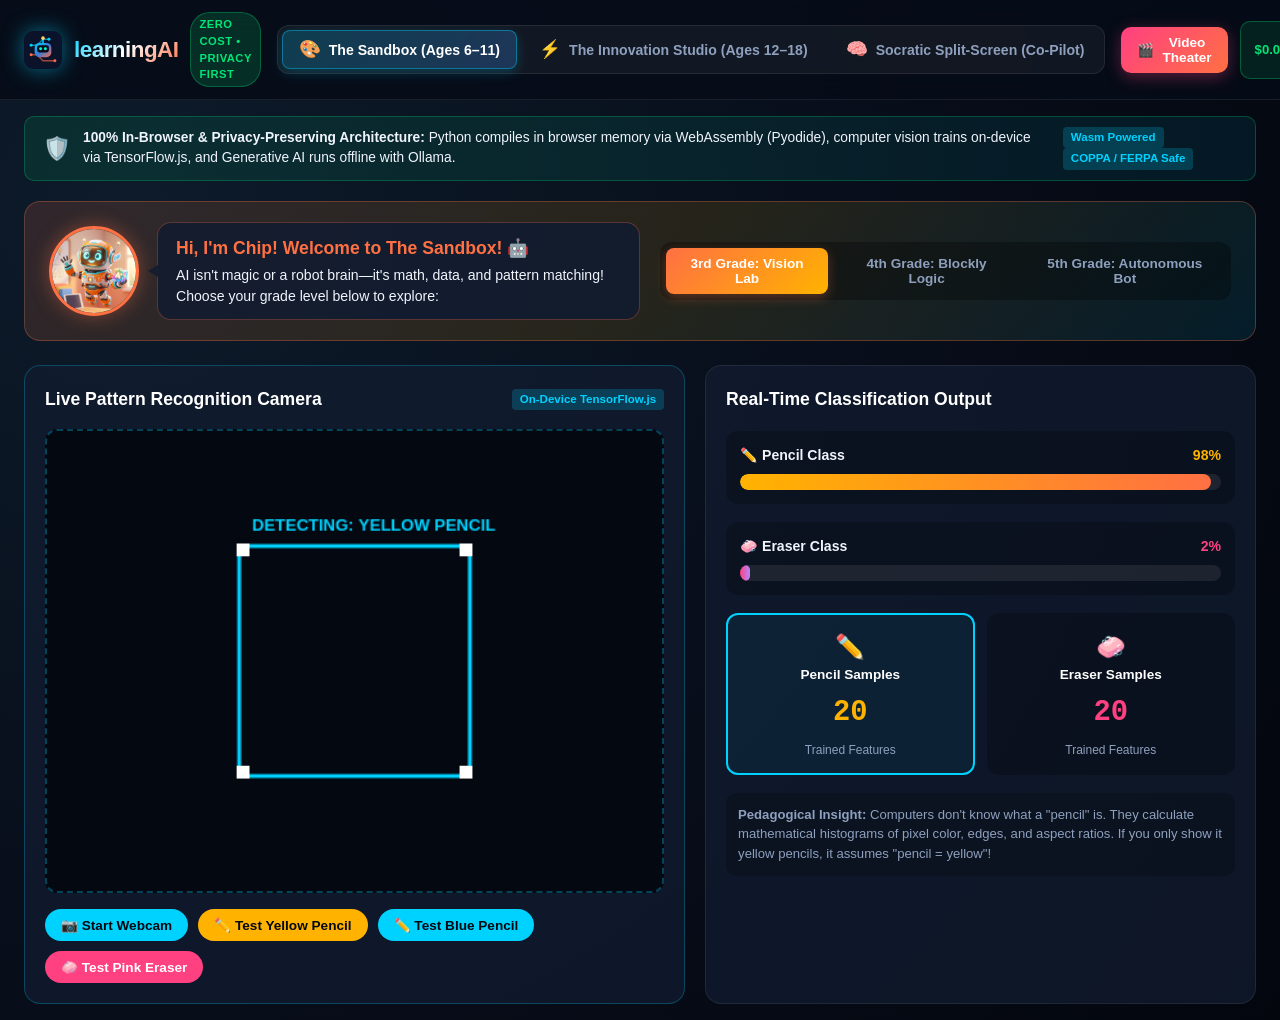
==== index.html @ 72bf50e9 "feat: complete learningAI zero-cost K-12 AI education platform with visuals and video theater" ====
<!DOCTYPE html>
<html lang="en">
<head>
  <meta charset="UTF-8">
  <meta name="viewport" content="width=device-width, initial-scale=1.0, viewport-fit=cover">
  <title>learningAI — Comprehensive K-12 AI Education Platform</title>
  <meta name="description" content="Zero-cost, privacy-first K-12 AI Education Platform featuring in-browser Python WebAssembly, on-device TensorFlow.js, visual Blockly logic, and offline local LLMs.">
  <link rel="icon" type="image/svg+xml" href="favicon.svg">
  <link rel="manifest" href="manifest.webmanifest">
  <meta name="theme-color" content="#00D2FF">

  <!-- Core & Portal Styles -->
  <link rel="stylesheet" href="css/main.css">
  <link rel="stylesheet" href="css/sandbox.css">
  <link rel="stylesheet" href="css/studio.css">
  <link rel="stylesheet" href="css/socratic.css">
  <link rel="stylesheet" href="css/video-theater.css">
</head>
<body>

  <!-- Top Navigation Header -->
  <header class="app-header">
    <div class="brand-container" id="brandHomeLink">
      <img src="favicon.svg" alt="learningAI Logo" class="brand-logo">
      <span class="brand-name">learningAI</span>
      <span class="brand-badge">Zero Cost • Privacy First</span>
    </div>

    <!-- Portal Switcher Navigation -->
    <nav class="portal-nav" aria-label="Portal Navigation">
      <button class="nav-tab active" data-portal="sandbox">
        <span class="nav-tab-icon">🎨</span>
        <span>The Sandbox (Ages 6–11)</span>
      </button>
      <button class="nav-tab" data-portal="studio">
        <span class="nav-tab-icon">⚡</span>
        <span>The Innovation Studio (Ages 12–18)</span>
      </button>
      <button class="nav-tab" data-portal="socratic">
        <span class="nav-tab-icon">🧠</span>
        <span>Socratic Split-Screen (Co-Pilot)</span>
      </button>
    </nav>

    <!-- Header Actions -->
    <div class="header-actions">
      <button class="btn-video-theater" id="btnOpenVideoTheater">
        <span class="icon">🎬</span>
        <span>Video Theater</span>
      </button>
      <button class="btn-zero-cost-info" id="btnZeroCostInfo">
        <span>$0.00</span>
        <span class="badge-tag">No Cloud Bills</span>
      </button>
    </div>
  </header>

  <!-- Main Application Body -->
  <main class="main-wrapper">

    <!-- Zero Cost Infrastructure Callout -->
    <section class="zero-cost-banner" aria-label="Zero Cost Platform Guarantee">
      <div class="zero-cost-content">
        <span class="zero-cost-icon">🛡️</span>
        <div>
          <strong>100% In-Browser & Privacy-Preserving Architecture:</strong>
          Python compiles in browser memory via WebAssembly (Pyodide), computer vision trains on-device via TensorFlow.js, and Generative AI runs offline with Ollama.
        </div>
      </div>
      <div>
        <span class="badge-tag">Wasm Powered</span>
        <span class="badge-tag">COPPA / FERPA Safe</span>
      </div>
    </section>

    <!-- ============================================================== -->
    <!-- PORTAL 1: THE SANDBOX (AGES 6-11)                             -->
    <!-- ============================================================== -->
    <section class="portal-section active" id="portalSandbox">
      
      <!-- Mascot Banner -->
      <div class="sandbox-hero">
        <div class="mascot-card">
          <img src="assets/images/learning_ai_mascot.jpg" alt="Chip the AI Mascot" class="mascot-avatar">
          <div class="mascot-speech">
            <h3>Hi, I'm Chip! Welcome to The Sandbox! 🤖</h3>
            <p>AI isn't magic or a robot brain—it's math, data, and pattern matching! Choose your grade level below to explore:</p>
          </div>
        </div>

        <div class="grade-level-selector">
          <button class="grade-btn active" data-grade="grade3">3rd Grade: Vision Lab</button>
          <button class="grade-btn" data-grade="grade4">4th Grade: Blockly Logic</button>
          <button class="grade-btn" data-grade="grade5">5th Grade: Autonomous Bot</button>
        </div>
      </div>

      <!-- 3rd Grade: Teachable Machine & Dataset Bias -->
      <div class="sandbox-module active" id="sandboxGrade3">
        <div class="vision-lab-grid">
          
          <!-- Camera / Synthetic Feeder -->
          <div class="camera-card">
            <div style="display:flex; justify-content:space-between; align-items:center;">
              <h3 style="font-size:1.1rem; color:#fff;">Live Pattern Recognition Camera</h3>
              <span class="badge-tag">On-Device TensorFlow.js</span>
            </div>

            <div class="camera-viewport-wrapper">
              <video id="cameraVideo" class="camera-video" playsinline muted autoplay></video>
              <canvas id="cameraOverlay" class="camera-canvas-overlay" width="480" height="360"></canvas>
            </div>

            <div class="camera-controls-row">
              <button class="btn-pill btn-pill-cyan" id="btnToggleCamera">📷 Start Webcam</button>
              <button class="btn-pill btn-pill-amber" id="btnTestYellowPencil">✏️ Test Yellow Pencil</button>
              <button class="btn-pill btn-pill-cyan" id="btnTestBluePencil">✏️ Test Blue Pencil</button>
              <button class="btn-pill btn-pill-pink" id="btnTestEraser">🧼 Test Pink Eraser</button>
            </div>

            <!-- Dataset Bias Alert Container -->
            <div class="bias-alert-card" id="biasAlertCard" style="display:none;">
              <span class="alert-icon">⚠️</span>
              <div>
                <h4>Dataset Bias Alert</h4>
                <p>The model was trained exclusively on yellow pencils. When presented with a blue pencil, it fails because it lacks diverse training examples!</p>
                <button class="btn-pill btn-pill-amber" id="btnFixBias" style="margin-top:8px; font-size:0.78rem;">💡 Add Blue Pencils to Training Set</button>
              </div>
            </div>
          </div>

          <!-- Training Data & Confidence Meters -->
          <div class="training-dashboard">
            <h3 style="font-size:1.1rem; color:#fff;">Real-Time Classification Output</h3>

            <div class="confidence-meter-card">
              <div class="confidence-header">
                <span>✏️ Pencil Class</span>
                <span id="pencilConfidencePct" style="color:var(--accent-amber);">98%</span>
              </div>
              <div class="confidence-bar-bg">
                <div class="confidence-fill fill-pencil" id="pencilBarFill" style="width: 98%;"></div>
              </div>
            </div>

            <div class="confidence-meter-card">
              <div class="confidence-header">
                <span>🧼 Eraser Class</span>
                <span id="eraserConfidencePct" style="color:var(--accent-pink);">2%</span>
              </div>
              <div class="confidence-bar-bg">
                <div class="confidence-fill fill-eraser" id="eraserBarFill" style="width: 2%;"></div>
              </div>
            </div>

            <div class="bins-container">
              <div class="dataset-bin active">
                <span style="font-size:1.5rem;">✏️</span>
                <div style="font-size:0.85rem; font-weight:700; color:#fff;">Pencil Samples</div>
                <div class="bin-count" id="pencilSampleCount" style="color:var(--accent-amber);">20</div>
                <div style="font-size:0.75rem; color:var(--text-muted);">Trained Features</div>
              </div>

              <div class="dataset-bin">
                <span style="font-size:1.5rem;">🧼</span>
                <div style="font-size:0.85rem; font-weight:700; color:#fff;">Eraser Samples</div>
                <div class="bin-count" id="eraserSampleCount" style="color:var(--accent-pink);">20</div>
                <div style="font-size:0.75rem; color:var(--text-muted);">Trained Features</div>
              </div>
            </div>

            <div style="background: rgba(0,0,0,0.2); padding:12px; border-radius:10px; font-size:0.82rem; color:var(--text-muted);">
              <strong>Pedagogical Insight:</strong> Computers don't know what a "pencil" is. They calculate mathematical histograms of pixel color, edges, and aspect ratios. If you only show it yellow pencils, it assumes "pencil = yellow"!
            </div>
          </div>

        </div>
      </div>

      <!-- 4th Grade: Visual Blockly Maze -->
      <div class="sandbox-module" id="sandboxGrade4">
        <div class="blockly-grid">
          
          <!-- Block Palette & Workspace -->
          <div class="block-palette">
            <div style="display:flex; justify-content:space-between; align-items:center;">
              <h3 style="font-size:1.1rem; color:#fff;">Blockly Visual Logic Blocks</h3>
              <span class="badge-tag">Drag & Drop Logic</span>
            </div>

            <p style="font-size:0.84rem; color:var(--text-muted);">Click blocks to snap them into your autonomous program sequence:</p>

            <div style="display:flex; flex-wrap:wrap; gap:8px;">
              <div class="code-puzzle-block block-move" data-action="forward">🚀 Move Forward</div>
              <div class="code-puzzle-block block-turn" data-action="turn_left">↺ Turn Left (90°)</div>
              <div class="code-puzzle-block block-turn" data-action="turn_right">↻ Turn Right (90°)</div>
              <div class="code-puzzle-block block-if" data-action="if_obstacle_turn">❓ IF Obstacle Ahead → Turn Right</div>
            </div>

            <h4 style="font-size:0.9rem; color:#fff; margin-top:8px;">Your Program Sequence:</h4>
            <div class="block-workspace" id="blockWorkspace">
              <div class="code-puzzle-block block-start">▶ WHEN Program Starts</div>
              <div class="code-puzzle-block block-move" data-action="forward">🚀 Move Forward</div>
              <div class="code-puzzle-block block-if" data-action="if_obstacle_turn">❓ IF Obstacle Ahead → Turn Right</div>
              <div class="code-puzzle-block block-move" data-action="forward">🚀 Move Forward</div>
            </div>

            <div style="display:flex; gap:10px;">
              <button class="btn-pill btn-pill-cyan" id="btnRunMazeProgram">▶ Execute Program</button>
              <button class="btn-pill btn-pill-amber" id="btnResetMaze">🔄 Reset Rover</button>
              <button class="btn-pill" id="btnClearBlocks" style="background:rgba(255,255,255,0.1); color:#fff;">Clear All</button>
            </div>
          </div>

          <!-- Maze Simulation Canvas -->
          <div class="maze-canvas-wrapper">
            <div style="display:flex; justify-content:space-between; width:100%; align-items:center;">
              <h3 style="font-size:1.1rem; color:#fff;">Rover Navigation Grid</h3>
              <span id="mazeStatusText" style="font-size:0.84rem; color:var(--primary-cyan); font-weight:600;">Ready to execute.</span>
            </div>

            <canvas id="mazeCanvas" width="288" height="288"></canvas>

            <div style="font-size:0.82rem; color:var(--text-muted); text-align:center;">
              Blue Circle: <strong>Rover</strong> | 🧱: <strong>Obstacle Rock</strong> | ⭐: <strong>Goal Star</strong>
            </div>
          </div>

        </div>
      </div>

      <!-- 5th Grade: 2D Autonomous Robot Sandbox -->
      <div class="sandbox-module" id="sandboxGrade5">
        <div class="agent-grid">
          
          <div class="robot-canvas-card">
            <div style="display:flex; justify-content:space-between; align-items:center;">
              <h3 style="font-size:1.1rem; color:#fff;">2D Virtual Robot Hardware Simulator</h3>
              <span class="badge-tag">LIDAR Raycasting</span>
            </div>

            <canvas id="robotCanvas" width="560" height="350"></canvas>

            <div style="display:flex; justify-content:space-between; align-items:center; flex-wrap:wrap; gap:10px;">
              <div style="display:flex; gap:8px;">
                <button class="btn-pill btn-pill-cyan" id="btnToggleAgentAuto">⏸ Pause Autonomy</button>
                <button class="btn-pill btn-pill-amber" id="btnClearAgentObs">Clear Obstacles</button>
                <button class="btn-pill" id="btnResetAgentBot" style="background:rgba(255,255,255,0.1); color:#fff;">Reset Bot</button>
              </div>
              <span style="font-size:0.8rem; color:var(--text-muted);">💡 Click anywhere on the grid to drop new obstacle blocks!</span>
            </div>
          </div>

          <div class="sensor-telemetry-card">
            <h3 style="font-size:1.1rem; color:#fff;">Intelligent Control Loop</h3>

            <div class="loop-visualizer">
              <span class="loop-step active" id="loopStepInput">1. INPUT<br/>(Sensors)</span>
              <span style="color:var(--primary-cyan);">➔</span>
              <span class="loop-step active" id="loopStepProcess">2. PROCESS<br/>(Algorithm)</span>
              <span style="color:var(--primary-cyan);">➔</span>
              <span class="loop-step active" id="loopStepOutput">3. OUTPUT<br/>(Motors)</span>
            </div>

            <div style="background:rgba(0,0,0,0.3); border-radius:10px; padding:12px;">
              <h4 style="font-size:0.88rem; color:#00d2ff; margin-bottom:6px;">LIDAR Rangefinder Telemetry</h4>
              <div id="sensorTelemetryReadout" style="font-family:var(--font-mono); font-size:0.82rem;"></div>
            </div>

            <div style="background:rgba(0,0,0,0.3); border-radius:10px; padding:12px; font-size:0.82rem; color:var(--text-muted);">
              <strong>Braitenberg Vehicle Principle:</strong> The rover uses 3 simulated laser rays. When an obstacle drops within 45 pixels, the algorithmic processor calculates unequal wheel speeds to turn away automatically without human teleoperation!
            </div>
          </div>

        </div>
      </div>

    </section>

    <!-- ============================================================== -->
    <!-- PORTAL 2: THE INNOVATION STUDIO (AGES 12-18)                  -->
    <!-- ============================================================== -->
    <section class="portal-section" id="portalStudio">
      
      <div class="studio-container">
        
        <!-- IDE Top Toolbar -->
        <div class="studio-toolbar">
          <div class="studio-file-tabs" id="studioFileTabs">
            <!-- Tabs injected dynamically -->
          </div>

          <div class="studio-actions">
            <div class="pyodide-status-pill" id="pyodideStatusIndicator">
              <span class="status-dot"></span>
              <span>Pyodide 3.11 Wasm Ready ($0 Cloud)</span>
            </div>
            <button class="btn-run-code" id="btnRunStudioCode">
              <span>▶ Run Code</span>
            </button>
          </div>
        </div>

        <!-- Dual Pane VS Code Split Screen -->
        <div class="studio-dual-pane">
          
          <!-- Left: Code Editor -->
          <div class="editor-pane-card">
            <div class="editor-header-bar">
              <span id="activeEditorFileName">agri_sorter.py</span>
              <span>Python 3.11 • UTF-8</span>
            </div>
            <textarea id="codeEditorArea" class="code-editor-area" spellcheck="false"></textarea>
          </div>

          <!-- Right: Interactive Lab & Terminal -->
          <div class="output-pane-card">
            <div class="output-header-bar">
              <span>INTERACTIVE DATA VISUALIZATION & OUTPUT</span>
              <span>Zero-Server Compute</span>
            </div>

            <div class="output-content-scroll">
              
              <!-- 1. Agri-Sorter Lab -->
              <div id="studioOutputAgri" class="agri-sorter-visualizer">
                <div style="display:flex; justify-content:space-between; align-items:center;">
                  <h4 style="color:#fff; font-size:0.95rem;">Agri-Sorter: Field Crop Leaf Inspector</h4>
                  <span class="badge-tag">CNN Image Classifier</span>
                </div>

                <div class="agri-sample-grid">
                  <div class="agri-sample-card active" data-sample-id="sample1">
                    <div style="font-size:1.8rem;">🌽</div>
                    <div style="font-size:0.82rem; font-weight:700; color:#fff;">Corn #101</div>
                    <span class="agri-sample-badge badge-healthy">Healthy</span>
                  </div>
                  <div class="agri-sample-card" data-sample-id="sample2">
                    <div style="font-size:1.8rem;">🍂</div>
                    <div style="font-size:0.82rem; font-weight:700; color:#fff;">Corn #204</div>
                    <span class="agri-sample-badge badge-blight">Leaf Blight</span>
                  </div>
                  <div class="agri-sample-card" data-sample-id="sample3">
                    <div style="font-size:1.8rem;">🌾</div>
                    <div style="font-size:0.82rem; font-weight:700; color:#fff;">Corn #309</div>
                    <span class="agri-sample-badge badge-rust">Common Rust</span>
                  </div>
                </div>

                <div id="agriDiagnosisOutput"></div>

                <div>
                  <h5 style="font-size:0.82rem; color:var(--text-muted); margin-bottom:6px;">Model Evaluation: Confusion Matrix</h5>
                  <table class="confusion-matrix-table">
                    <thead>
                      <tr>
                        <th>Actual \ Predicted</th>
                        <th>Healthy</th>
                        <th>Blight</th>
                        <th>Rust</th>
                      </tr>
                    </thead>
                    <tbody>
                      <tr>
                        <td>Healthy Corn</td>
                        <td class="matrix-cell-high">98.2%</td>
                        <td class="matrix-cell-low">1.2%</td>
                        <td class="matrix-cell-low">0.6%</td>
                      </tr>
                      <tr>
                        <td>Leaf Blight</td>
                        <td class="matrix-cell-low">2.4%</td>
                        <td class="matrix-cell-high">94.6%</td>
                        <td class="matrix-cell-low">3.0%</td>
                      </tr>
                      <tr>
                        <td>Common Rust</td>
                        <td class="matrix-cell-low">1.0%</td>
                        <td class="matrix-cell-low">2.9%</td>
                        <td class="matrix-cell-high">96.1%</td>
                      </tr>
                    </tbody>
                  </table>
                </div>
              </div>

              <!-- 2. Smart Home IoT Lab -->
              <div id="studioOutputSmartHome" style="display:none; flex-direction:column; gap:14px;">
                <div style="display:flex; justify-content:space-between; align-items:center;">
                  <h4 style="color:#fff; font-size:0.95rem;">Smart Home IoT Simulator</h4>
                  <span class="badge-tag">Web Speech API</span>
                </div>

                <div class="voice-command-bar">
                  <div style="flex:1;">
                    <span style="font-size:0.75rem; text-transform:uppercase; color:var(--text-muted);">Voice Transcript:</span>
                    <div id="voiceTranscriptText" style="font-size:0.85rem; color:#fff; font-weight:600;">Click mic and say: "Turn on the living room lights"</div>
                  </div>
                  <button class="btn-mic" id="btnSmartHomeMic">🎤 Speak Command</button>
                </div>

                <div class="smart-home-floorplan">
                  <div class="iot-room" id="roomLivingRoom">
                    <div style="display:flex; justify-content:space-between; align-items:center;">
                      <strong>🛋️ Living Room</strong>
                      <input type="checkbox" id="toggleLivingLight">
                    </div>
                    <span style="font-size:0.78rem; color:var(--text-muted);">RGB LED Smart Array</span>
                  </div>

                  <div class="iot-room" id="roomKitchen">
                    <div style="display:flex; justify-content:space-between; align-items:center;">
                      <strong>🍳 Kitchen</strong>
                      <input type="checkbox" id="toggleKitchenLight">
                    </div>
                    <span style="font-size:0.78rem; color:var(--text-muted);">Under-cabinet Illumination</span>
                  </div>

                  <div class="iot-room">
                    <div style="display:flex; justify-content:space-between; align-items:center;">
                      <strong>🌡️ Thermostat</strong>
                      <span id="thermostatDisplayVal" style="font-weight:700; color:var(--primary-cyan);">70°F</span>
                    </div>
                    <span style="font-size:0.78rem; color:var(--text-muted);">Climate Control Loop</span>
                  </div>

                  <div class="iot-room">
                    <div style="display:flex; justify-content:space-between; align-items:center;">
                      <strong>🪟 Automated Blinds</strong>
                      <span id="blindsStatusVal" style="font-weight:700; color:var(--accent-amber);">Closed</span>
                    </div>
                    <span style="font-size:0.78rem; color:var(--text-muted);">Servo Actuators</span>
                  </div>
                </div>
              </div>

              <!-- 3. Ethics & Policy Lab -->
              <div id="studioOutputEthics" style="display:none; flex-direction:column; gap:14px;">
                <div style="display:flex; justify-content:space-between; align-items:center;">
                  <h4 style="color:#fff; font-size:0.95rem;">AI Ethics & Algorithmic Parity Audit</h4>
                  <span class="badge-tag">Fairness Metrics</span>
                </div>

                <div style="background:rgba(239, 68, 68, 0.12); border:1px solid rgba(239,68,68,0.3); border-radius:10px; padding:14px;">
                  <h5 style="color:#ef4444; font-size:0.9rem; margin-bottom:4px;">🚨 Audit Finding: Disparity Ratio 7.17x</h5>
                  <p style="font-size:0.84rem; color:#cbd5e1;">The facial recognition classifier exhibited an 8.6% false match rate under low-contrast ambient conditions versus 1.2% in studio lighting. This violates standard equality criteria.</p>
                </div>

                <div style="background:rgba(0,0,0,0.25); border-radius:10px; padding:14px;">
                  <h5 style="font-size:0.88rem; color:#fff; margin-bottom:6px;">Autonomous Vehicle Dilemma (Trolley Problem Algorithm)</h5>
                  <p style="font-size:0.82rem; color:var(--text-muted); line-height:1.5;">When an unavoidable collision occurs, how should autonomous trajectory planners weigh passenger survival vs. pedestrian density? Students write policy constraints directly in code.</p>
                </div>
              </div>

              <!-- 4. Capstone Transformer Lab -->
              <div id="studioOutputTransformer" style="display:none;" class="transformer-lab-container">
                <div style="display:flex; justify-content:space-between; align-items:center;">
                  <h4 style="color:#fff; font-size:0.95rem;">Transformer Attention & Tokenizer Playground</h4>
                  <span class="badge-tag">Llama-3 Architecture</span>
                </div>

                <div class="tokenizer-card">
                  <div style="display:flex; justify-content:space-between; align-items:center; margin-bottom:6px;">
                    <span style="font-size:0.8rem; color:var(--text-muted);">Type text to see real-time BPE Tokenizer chunking & IDs:</span>
                    <span id="tokenCountVal" style="font-size:0.8rem; font-weight:700; color:var(--primary-cyan);">6 tokens</span>
                  </div>
                  <input type="text" id="tokenizerTextInput" value="Local Generative AI is here." style="width:100%; background:#040711; border:1px solid rgba(255,255,255,0.1); border-radius:6px; padding:8px 12px; color:#fff; font-family:var(--font-mono); font-size:0.88rem; outline:none;">
                  <div id="tokenChipsContainer" class="token-chips-display"></div>
                </div>

                <div>
                  <h5 style="font-size:0.82rem; color:var(--text-muted); margin-bottom:6px;">Multi-Head Self-Attention Relational Graph</h5>
                  <canvas id="attentionMatrixCanvas" class="attention-matrix-canvas"></canvas>
                </div>

                <div class="vram-calculator-box">
                  <div style="display:flex; justify-content:space-between; align-items:center;">
                    <strong>VRAM & Parameter Calculator</strong>
                    <div style="display:flex; gap:8px;">
                      <select id="vramParamSelect" style="background:#111b2e; color:#fff; border:1px solid rgba(255,255,255,0.1); border-radius:4px; padding:4px 8px; font-size:0.78rem;">
                        <option value="1">1B Params</option>
                        <option value="7">7B Params</option>
                        <option value="8" selected>8B Params (Llama 3)</option>
                        <option value="14">14B Params</option>
                        <option value="70">70B Params</option>
                      </select>
                      <select id="vramQuantSelect" style="background:#111b2e; color:#fff; border:1px solid rgba(255,255,255,0.1); border-radius:4px; padding:4px 8px; font-size:0.78rem;">
                        <option value="16">16-bit (FP16)</option>
                        <option value="8">8-bit (INT8)</option>
                        <option value="4" selected>4-bit (GGUF/AWQ)</option>
                      </select>
                    </div>
                  </div>
                  <div id="vramCalcResult"></div>
                </div>

                <div style="background:rgba(0,210,255,0.06); border:1px solid rgba(0,210,255,0.25); border-radius:10px; padding:12px;">
                  <div style="display:flex; justify-content:space-between; align-items:center; margin-bottom:6px;">
                    <strong style="color:var(--primary-cyan); font-size:0.88rem;">Offline Local Model Launcher (Ollama / LM Studio)</strong>
                    <button class="btn-pill btn-pill-cyan" id="btnTestLocalOllama" style="font-size:0.75rem; padding:4px 10px;">Ping Local Ollama</button>
                  </div>
                  <p style="font-size:0.82rem; color:var(--text-muted); line-height:1.5;">Run sovereign open-source models directly on your hardware without monthly subscription fees or cloud latency.</p>
                  <div id="localOllamaStatus" style="margin-top:8px; font-size:0.8rem;"></div>
                </div>
              </div>

              <!-- Terminal Console Output -->
              <div>
                <h5 style="font-size:0.82rem; color:var(--text-muted); margin-bottom:6px;">Terminal Console (Standard Output & Exceptions)</h5>
                <pre id="studioTerminal" class="terminal-window">$ Ready for execution. Click 'Run Code' or press Ctrl+Enter.</pre>
              </div>

            </div>
          </div>

        </div>

      </div>

    </section>

    <!-- ============================================================== -->
    <!-- PORTAL 3: SOCRATIC SPLIT-SCREEN ("DRAFT & UNLOCK")            -->
    <!-- ============================================================== -->
    <section class="portal-section" id="portalSocratic">
      
      <div class="socratic-container">
        
        <!-- Socratic Top Bar -->
        <div class="socratic-top-bar">
          <div class="topic-selector-group">
            <span style="font-size:0.88rem; font-weight:700; color:#fff;">Curriculum Topic:</span>
            <select id="socraticTopicSelect" class="topic-select">
              <option value="arch_bridges">History & Engineering: Roman Stone Arch Bridges & Mortar Load</option>
              <option value="renewable_grid">Environmental Science: Renewable Energy Grid Reliability & Storage</option>
            </select>
          </div>

          <div style="display:flex; align-items:center; gap:12px;">
            <button class="btn-pill" id="btnLoadSampleDraft" style="background:rgba(255,255,255,0.08); color:#fff; font-size:0.8rem;">📝 Load Sample Draft</button>
            <div class="gatekeeper-status-badge gatekeeper-locked" id="gatekeeperBadge">
              <span>🔒 AI Locked</span>
              <span style="font-size:0.75rem; font-weight:normal;">(200 words needed)</span>
            </div>
          </div>
        </div>

        <!-- Split Grid: Student Editor on Left, Socratic AI on Right -->
        <div class="socratic-dual-grid">
          
          <!-- Left: My Brain Student Editor -->
          <div class="student-editor-card">
            <div class="editor-toolbar-mini">
              <div class="editor-title-area">
                <span>✍️</span>
                <span>My Brain (Original Student Thought)</span>
              </div>
              <div class="word-progress-wrapper">
                <span id="wordCountDisplayVal">0 / 200 words</span>
                <div class="progress-track">
                  <div class="progress-fill-bar" id="wordProgressFill"></div>
                </div>
              </div>
            </div>

            <textarea id="studentEssayText" class="essay-text-area" spellcheck="true"></textarea>
          </div>

          <!-- Right: Socratic AI Assistant -->
          <div class="socratic-ai-card locked" id="socraticAiPanel">
            
            <!-- Locked Gatekeeper Overlay -->
            <div class="locked-shield-overlay" id="socraticLockOverlay">
              <div class="padlock-huge-icon">🔒</div>
              <h3 style="color:#fff; font-size:1.2rem;">Socratic Tutor is Locked</h3>
              <p id="socraticLockMessage" style="font-size:0.88rem; color:var(--text-muted); max-width:320px;">
                Write at least 200 words of authentic human thought in "My Brain" on the left before the AI unlocks!
              </p>
              <div style="font-size:0.76rem; color:var(--accent-amber); background:rgba(255,179,0,0.15); padding:6px 12px; border-radius:6px;">
                Pedagogy Rule: No outsourcing critical thinking to algorithms.
              </div>
            </div>

            <!-- Unlocked Socratic Chat Interface -->
            <div class="socratic-header-bar">
              <div style="display:flex; align-items:center; gap:8px;">
                <span style="font-size:1.1rem;">🏛️</span>
                <strong style="color:#fff; font-size:0.92rem;">Socratic Mentor (Strict Inquiry Mode)</strong>
              </div>
              <span class="badge-tag" style="background:rgba(0,230,118,0.2); color:#00e676;">Unlocked</span>
            </div>

            <div class="socratic-messages-scroll" id="socraticMessages">
              <!-- Messages injected dynamically -->
            </div>

            <div class="socratic-input-bar">
              <input type="text" id="socraticQuestionInput" class="socratic-input-field" placeholder="Ask for feedback or examine your blind spots...">
              <button class="btn-ask-socratic" id="btnAskSocratic">Inquire</button>
            </div>

          </div>

        </div>

      </div>

    </section>

  </main>

  <!-- ============================================================== -->
  <!-- CINEMATIC VIDEO & VISUAL THEATER MODAL OVERLAY                 -->
  <!-- ============================================================== -->
  <div id="videoTheaterModal" role="dialog" aria-modal="true" aria-label="Video Theater">
    
    <!-- Ambient Backlight -->
    <div class="theater-ambient-glow" id="theaterAmbientGlow"></div>

    <!-- Top Bar -->
    <div class="theater-top-bar">
      <div class="theater-badge-group">
        <span class="theater-tag">4K VISUAL MASTER</span>
        <h2 class="theater-title" id="theaterChapterTitle">Platform Overview</h2>
      </div>
      <button class="btn-close-theater" id="btnCloseTheater" title="Close Theater">✕</button>
    </div>

    <!-- Screen Stage -->
    <div class="theater-stage-container">
      <div class="theater-screen-frame">
        <img src="assets/images/learning_ai_hero.jpg" alt="Video Keyframe" class="theater-visual-image" id="theaterVisualImage">
        <div class="theater-subtitles-bar" id="theaterSubtitles">
          <span>Loading synchronized narration...</span>
        </div>
      </div>
    </div>

    <!-- Bottom Controls -->
    <div class="theater-bottom-controls">
      <!-- Scrubbing Timeline -->
      <div class="theater-timeline-bar" id="theaterTimeline">
        <div class="theater-timeline-progress" id="theaterProgress"></div>
      </div>

      <div class="theater-buttons-row">
        <div class="theater-transport-group">
          <button class="btn-theater-play" id="btnTheaterPlay" title="Play / Pause">▶</button>
          <span class="theater-timer" id="theaterTimer">0:00 / 0:46</span>
        </div>

        <div class="theater-chapter-pills" id="theaterChapterPills">
          <!-- Chapter pills injected by video-theater.js -->
        </div>
      </div>
    </div>

  </div>

  <!-- Scripts -->
  <script src="js/video-theater.js"></script>
  <script src="js/sandbox-vision.js"></script>
  <script src="js/sandbox-blockly.js"></script>
  <script src="js/sandbox-agent.js"></script>
  <script src="js/studio-editor.js"></script>
  <script src="js/studio-agrisorter.js"></script>
  <script src="js/studio-smarthome.js"></script>
  <script src="js/studio-transformer.js"></script>
  <script src="js/socratic-split.js"></script>
  <script src="js/app.js"></script>

</body>
</html>
---- css/main.css ----
/* learningAI Core Design System & Global Styles */
:root {
  --bg-dark: #070c18;
  --bg-card: rgba(18, 28, 48, 0.75);
  --bg-card-hover: rgba(26, 40, 68, 0.85);
  --border-glow: rgba(0, 210, 255, 0.25);
  --primary-cyan: #00d2ff;
  --primary-blue: #3a7bd5;
  --accent-orange: #ff7043;
  --accent-amber: #ffb300;
  --accent-green: #00e676;
  --accent-pink: #ff4081;
  --accent-purple: #b388ff;
  --text-main: #f0f4fc;
  --text-muted: #8ea0be;
  --font-sans: -apple-system, BlinkMacSystemFont, "Segoe UI", Roboto, "Helvetica Neue", Arial, sans-serif;
  --font-mono: "Fira Code", "SF Mono", Menlo, Consolas, Monaco, monospace;
  --shadow-glow: 0 8px 32px rgba(0, 210, 255, 0.15);
  --radius-lg: 16px;
  --radius-md: 10px;
  --radius-sm: 6px;
  --transition: all 0.25s cubic-bezier(0.16, 1, 0.3, 1);
}

* {
  box-sizing: border-box;
  margin: 0;
  padding: 0;
}

body {
  font-family: var(--font-sans);
  background: radial-gradient(circle at 10% 20%, #0d1b2a 0%, #070c18 60%, #03060d 100%);
  color: var(--text-main);
  min-height: 100vh;
  display: flex;
  flex-direction: column;
  overflow-x: hidden;
  line-height: 1.5;
  -webkit-font-smoothing: antialiased;
}

/* Header & Navigation Bar */
.app-header {
  position: sticky;
  top: 0;
  z-index: 100;
  backdrop-filter: blur(16px);
  -webkit-backdrop-filter: blur(16px);
  background: rgba(7, 12, 24, 0.85);
  border-bottom: 1px solid rgba(255, 255, 255, 0.08);
  padding: 12px 24px;
  display: flex;
  align-items: center;
  justify-content: space-between;
  gap: 16px;
}

.brand-container {
  display: flex;
  align-items: center;
  gap: 12px;
  text-decoration: none;
  cursor: pointer;
}

.brand-logo {
  width: 38px;
  height: 38px;
  filter: drop-shadow(0 0 10px rgba(0, 210, 255, 0.5));
}

.brand-name {
  font-size: 1.4rem;
  font-weight: 800;
  letter-spacing: -0.5px;
  background: linear-gradient(135deg, #00d2ff 0%, #ffffff 50%, #ff7043 100%);
  -webkit-background-clip: text;
  -webkit-text-fill-color: transparent;
}

.brand-badge {
  font-size: 0.7rem;
  font-weight: 700;
  text-transform: uppercase;
  padding: 3px 8px;
  background: rgba(0, 230, 118, 0.15);
  color: #00e676;
  border: 1px solid rgba(0, 230, 118, 0.3);
  border-radius: 20px;
  letter-spacing: 0.5px;
}

/* Portal Navigation Tabs */
.portal-nav {
  display: flex;
  align-items: center;
  gap: 6px;
  background: rgba(255, 255, 255, 0.05);
  padding: 4px;
  border-radius: 12px;
  border: 1px solid rgba(255, 255, 255, 0.08);
}

.nav-tab {
  display: flex;
  align-items: center;
  gap: 8px;
  padding: 8px 16px;
  border: none;
  background: transparent;
  color: var(--text-muted);
  font-size: 0.88rem;
  font-weight: 600;
  border-radius: 8px;
  cursor: pointer;
  transition: var(--transition);
  white-space: nowrap;
}

.nav-tab:hover {
  color: var(--text-main);
  background: rgba(255, 255, 255, 0.05);
}

.nav-tab.active {
  background: linear-gradient(135deg, rgba(0, 210, 255, 0.2), rgba(58, 123, 213, 0.3));
  color: #ffffff;
  border: 1px solid rgba(0, 210, 255, 0.4);
  box-shadow: 0 4px 12px rgba(0, 210, 255, 0.2);
}

.nav-tab-icon {
  font-size: 1.1rem;
}

/* Header Action Buttons */
.header-actions {
  display: flex;
  align-items: center;
  gap: 12px;
}

.btn-video-theater {
  display: flex;
  align-items: center;
  gap: 8px;
  background: linear-gradient(135deg, #ff4081, #ff7043);
  color: #ffffff;
  border: none;
  padding: 8px 16px;
  border-radius: 10px;
  font-size: 0.85rem;
  font-weight: 700;
  cursor: pointer;
  box-shadow: 0 4px 16px rgba(255, 64, 129, 0.35);
  transition: var(--transition);
}

.btn-video-theater:hover {
  transform: translateY(-2px);
  box-shadow: 0 6px 20px rgba(255, 64, 129, 0.5);
}

.btn-zero-cost-info {
  background: rgba(0, 230, 118, 0.1);
  color: #00e676;
  border: 1px solid rgba(0, 230, 118, 0.3);
  padding: 8px 14px;
  border-radius: 10px;
  font-size: 0.82rem;
  font-weight: 600;
  cursor: pointer;
  display: flex;
  align-items: center;
  gap: 6px;
}

.btn-zero-cost-info:hover {
  background: rgba(0, 230, 118, 0.2);
}

/* Main Container */
.main-wrapper {
  flex: 1;
  display: flex;
  flex-direction: column;
  position: relative;
  max-width: 1600px;
  width: 100%;
  margin: 0 auto;
  padding: 16px 24px;
}

/* Section Switching */
.portal-section {
  display: none;
  animation: fadeIn 0.3s ease forwards;
}

.portal-section.active {
  display: block;
}

@keyframes fadeIn {
  from { opacity: 0; transform: translateY(6px); }
  to { opacity: 1; transform: translateY(0); }
}

/* Zero Cost Callout Banner */
.zero-cost-banner {
  background: linear-gradient(90deg, rgba(0, 230, 118, 0.1) 0%, rgba(0, 210, 255, 0.08) 100%);
  border: 1px solid rgba(0, 230, 118, 0.25);
  border-radius: var(--radius-md);
  padding: 10px 18px;
  margin-bottom: 20px;
  display: flex;
  align-items: center;
  justify-content: space-between;
  gap: 16px;
  font-size: 0.86rem;
}

.zero-cost-content {
  display: flex;
  align-items: center;
  gap: 12px;
}

.zero-cost-icon {
  font-size: 1.4rem;
}

.badge-tag {
  display: inline-block;
  padding: 2px 8px;
  border-radius: 4px;
  font-size: 0.72rem;
  font-weight: 700;
  margin-left: 4px;
  background: rgba(0, 210, 255, 0.2);
  color: var(--primary-cyan);
}

/* Responsive adjustments */
@media (max-width: 1024px) {
  .app-header {
    flex-wrap: wrap;
    padding: 12px 16px;
  }
  .portal-nav {
    order: 3;
    width: 100%;
    justify-content: center;
    overflow-x: auto;
  }
}

@media (max-width: 640px) {
  .brand-name {
    font-size: 1.15rem;
  }
  .nav-tab {
    padding: 6px 10px;
    font-size: 0.78rem;
  }
  .btn-video-theater span:not(.icon) {
    display: none;
  }
}
---- css/sandbox.css ----
/* The Sandbox (Primary Portal Ages 6-11) Styles */
.sandbox-hero {
  background: linear-gradient(135deg, rgba(255, 112, 67, 0.15) 0%, rgba(255, 179, 0, 0.12) 50%, rgba(0, 210, 255, 0.1) 100%);
  border: 1px solid rgba(255, 112, 67, 0.3);
  border-radius: var(--radius-lg);
  padding: 20px 24px;
  display: flex;
  align-items: center;
  justify-content: space-between;
  gap: 20px;
  margin-bottom: 24px;
  position: relative;
  overflow: hidden;
}

.mascot-card {
  display: flex;
  align-items: center;
  gap: 18px;
}

.mascot-avatar {
  width: 90px;
  height: 90px;
  border-radius: 50%;
  border: 3px solid var(--accent-orange);
  box-shadow: 0 0 20px rgba(255, 112, 67, 0.4);
  object-fit: cover;
  animation: floatMascot 4s ease-in-out infinite;
}

@keyframes floatMascot {
  0%, 100% { transform: translateY(0px) rotate(0deg); }
  50% { transform: translateY(-6px) rotate(2deg); }
}

.mascot-speech {
  background: rgba(18, 28, 48, 0.9);
  border: 1px solid rgba(255, 112, 67, 0.3);
  padding: 12px 18px;
  border-radius: 14px;
  position: relative;
  max-width: 520px;
}

.mascot-speech::before {
  content: "";
  position: absolute;
  left: -10px;
  top: 50%;
  transform: translateY(-50%);
  border-width: 6px 10px 6px 0;
  border-style: solid;
  border-color: transparent rgba(18, 28, 48, 0.9) transparent transparent;
}

.mascot-speech h3 {
  font-size: 1.1rem;
  color: var(--accent-orange);
  margin-bottom: 4px;
}

.mascot-speech p {
  font-size: 0.88rem;
  color: var(--text-main);
}

.grade-level-selector {
  display: flex;
  gap: 8px;
  background: rgba(0, 0, 0, 0.3);
  padding: 6px;
  border-radius: 12px;
}

.grade-btn {
  padding: 8px 16px;
  border: none;
  background: transparent;
  color: var(--text-muted);
  font-weight: 700;
  border-radius: 8px;
  cursor: pointer;
  transition: var(--transition);
  font-size: 0.85rem;
}

.grade-btn:hover {
  color: #fff;
}

.grade-btn.active {
  background: linear-gradient(135deg, var(--accent-orange), var(--accent-amber));
  color: #fff;
  box-shadow: 0 4px 12px rgba(255, 112, 67, 0.3);
}

/* Module Container */
.sandbox-module {
  display: none;
}

.sandbox-module.active {
  display: block;
}

/* 3rd Grade: Teachable Machine & Pattern Recognition */
.vision-lab-grid {
  display: grid;
  grid-template-columns: 1.2fr 1fr;
  gap: 20px;
}

.camera-card {
  background: var(--bg-card);
  border: 1px solid var(--border-glow);
  border-radius: var(--radius-lg);
  padding: 20px;
  display: flex;
  flex-direction: column;
  gap: 16px;
}

.camera-viewport-wrapper {
  position: relative;
  width: 100%;
  aspect-ratio: 4 / 3;
  background: #040810;
  border-radius: 12px;
  overflow: hidden;
  border: 2px dashed rgba(0, 210, 255, 0.3);
  display: flex;
  align-items: center;
  justify-content: center;
}

.camera-video {
  width: 100%;
  height: 100%;
  object-fit: cover;
}

.camera-canvas-overlay {
  position: absolute;
  top: 0;
  left: 0;
  width: 100%;
  height: 100%;
  pointer-events: none;
}

.camera-controls-row {
  display: flex;
  align-items: center;
  gap: 10px;
  flex-wrap: wrap;
}

.btn-pill {
  padding: 8px 16px;
  border-radius: 20px;
  border: none;
  font-size: 0.85rem;
  font-weight: 700;
  cursor: pointer;
  display: flex;
  align-items: center;
  gap: 6px;
  transition: var(--transition);
}

.btn-pill-cyan {
  background: var(--primary-cyan);
  color: #040810;
}

.btn-pill-cyan:hover {
  background: #33dcff;
}

.btn-pill-amber {
  background: var(--accent-amber);
  color: #040810;
}

.btn-pill-pink {
  background: var(--accent-pink);
  color: #ffffff;
}

.bias-alert-card {
  background: rgba(255, 179, 0, 0.12);
  border: 1px solid rgba(255, 179, 0, 0.4);
  border-radius: var(--radius-md);
  padding: 12px 16px;
  display: flex;
  align-items: flex-start;
  gap: 12px;
}

.bias-alert-card .alert-icon {
  font-size: 1.5rem;
  color: var(--accent-amber);
}

.bias-alert-card h4 {
  font-size: 0.95rem;
  color: var(--accent-amber);
  margin-bottom: 2px;
}

.bias-alert-card p {
  font-size: 0.82rem;
  color: var(--text-main);
}

/* Prediction Bars & Training Bins */
.training-dashboard {
  background: var(--bg-card);
  border: 1px solid rgba(255, 255, 255, 0.08);
  border-radius: var(--radius-lg);
  padding: 20px;
  display: flex;
  flex-direction: column;
  gap: 18px;
}

.confidence-meter-card {
  background: rgba(0, 0, 0, 0.25);
  border-radius: 12px;
  padding: 14px;
}

.confidence-header {
  display: flex;
  justify-content: space-between;
  font-size: 0.88rem;
  font-weight: 700;
  margin-bottom: 8px;
}

.confidence-bar-bg {
  width: 100%;
  height: 16px;
  background: rgba(255, 255, 255, 0.08);
  border-radius: 8px;
  overflow: hidden;
  position: relative;
}

.confidence-fill {
  height: 100%;
  border-radius: 8px;
  transition: width 0.3s ease;
}

.fill-pencil {
  background: linear-gradient(90deg, #ffb300, #ff7043);
}

.fill-eraser {
  background: linear-gradient(90deg, #ff4081, #b388ff);
}

.bins-container {
  display: grid;
  grid-template-columns: 1fr 1fr;
  gap: 12px;
}

.dataset-bin {
  background: rgba(0, 0, 0, 0.25);
  border-radius: 12px;
  border: 2px solid transparent;
  padding: 14px;
  text-align: center;
}

.dataset-bin.active {
  border-color: var(--primary-cyan);
  background: rgba(0, 210, 255, 0.05);
}

.bin-count {
  font-size: 1.8rem;
  font-weight: 800;
  margin: 6px 0;
  font-family: var(--font-mono);
}

/* 4th Grade: Visual Blockly Maze */
.blockly-grid {
  display: grid;
  grid-template-columns: 1fr 1fr;
  gap: 20px;
}

.block-palette {
  background: var(--bg-card);
  border: 1px solid var(--border-glow);
  border-radius: var(--radius-lg);
  padding: 18px;
  display: flex;
  flex-direction: column;
  gap: 14px;
}

.code-puzzle-block {
  display: flex;
  align-items: center;
  gap: 10px;
  padding: 10px 14px;
  border-radius: 8px;
  font-size: 0.88rem;
  font-weight: 700;
  color: #fff;
  cursor: grab;
  user-select: none;
  box-shadow: 0 4px 8px rgba(0, 0, 0, 0.3);
  transition: transform 0.15s ease;
}

.code-puzzle-block:active {
  cursor: grabbing;
  transform: scale(0.98);
}

.block-start { background: #00c853; }
.block-move { background: #2979ff; }
.block-turn { background: #00b0ff; }
.block-if { background: #ff9100; }
.block-loop { background: #aa00ff; }

.block-workspace {
  min-height: 220px;
  background: rgba(4, 8, 16, 0.6);
  border: 2px dashed rgba(255, 255, 255, 0.15);
  border-radius: 10px;
  padding: 12px;
  display: flex;
  flex-direction: column;
  gap: 8px;
}

.maze-canvas-wrapper {
  background: var(--bg-card);
  border: 1px solid rgba(255, 255, 255, 0.08);
  border-radius: var(--radius-lg);
  padding: 18px;
  display: flex;
  flex-direction: column;
  align-items: center;
  gap: 14px;
}

#mazeCanvas {
  background: #08111e;
  border-radius: 12px;
  box-shadow: inset 0 0 20px rgba(0, 0, 0, 0.6);
}

/* 5th Grade: Autonomous 2D Robot Sandbox */
.agent-grid {
  display: grid;
  grid-template-columns: 1.3fr 1fr;
  gap: 20px;
}

.robot-canvas-card {
  background: var(--bg-card);
  border: 1px solid var(--border-glow);
  border-radius: var(--radius-lg);
  padding: 20px;
  display: flex;
  flex-direction: column;
  gap: 14px;
}

#robotCanvas {
  background: #050b14;
  border-radius: 12px;
  width: 100%;
  aspect-ratio: 16 / 10;
  box-shadow: inset 0 0 30px rgba(0, 0, 0, 0.8);
}

.sensor-telemetry-card {
  background: var(--bg-card);
  border: 1px solid rgba(255, 255, 255, 0.08);
  border-radius: var(--radius-lg);
  padding: 20px;
  display: flex;
  flex-direction: column;
  gap: 16px;
}

.loop-visualizer {
  display: flex;
  align-items: center;
  justify-content: space-between;
  background: rgba(0, 0, 0, 0.3);
  padding: 12px;
  border-radius: 10px;
  font-size: 0.8rem;
  font-weight: 700;
}

.loop-step {
  padding: 6px 12px;
  border-radius: 6px;
  background: rgba(255, 255, 255, 0.06);
  color: var(--text-muted);
}

.loop-step.active {
  background: var(--primary-cyan);
  color: #040810;
  box-shadow: 0 0 12px rgba(0, 210, 255, 0.4);
}

@media (max-width: 900px) {
  .vision-lab-grid, .blockly-grid, .agent-grid {
    grid-template-columns: 1fr;
  }
}
---- css/studio.css ----
/* The Innovation Studio (Secondary Portal Ages 12-18) Styles */
.studio-container {
  display: flex;
  flex-direction: column;
  gap: 16px;
}

.studio-toolbar {
  background: #101726;
  border: 1px solid rgba(255, 255, 255, 0.08);
  border-radius: var(--radius-md);
  padding: 8px 16px;
  display: flex;
  align-items: center;
  justify-content: space-between;
  gap: 16px;
  flex-wrap: wrap;
}

.studio-file-tabs {
  display: flex;
  align-items: center;
  gap: 4px;
}

.file-tab {
  display: flex;
  align-items: center;
  gap: 8px;
  padding: 6px 14px;
  border-radius: 6px;
  border: none;
  background: transparent;
  color: var(--text-muted);
  font-family: var(--font-mono);
  font-size: 0.82rem;
  cursor: pointer;
  transition: var(--transition);
}

.file-tab:hover {
  background: rgba(255, 255, 255, 0.05);
  color: #fff;
}

.file-tab.active {
  background: #1e293b;
  color: var(--primary-cyan);
  border-bottom: 2px solid var(--primary-cyan);
}

.studio-actions {
  display: flex;
  align-items: center;
  gap: 10px;
}

.pyodide-status-pill {
  font-size: 0.76rem;
  font-family: var(--font-mono);
  padding: 4px 10px;
  border-radius: 20px;
  background: rgba(0, 230, 118, 0.1);
  color: var(--accent-green);
  border: 1px solid rgba(0, 230, 118, 0.3);
  display: flex;
  align-items: center;
  gap: 6px;
}

.pyodide-status-pill .status-dot {
  width: 8px;
  height: 8px;
  border-radius: 50%;
  background: var(--accent-green);
  box-shadow: 0 0 8px var(--accent-green);
}

.btn-run-code {
  background: linear-gradient(135deg, #00c853, #00e676);
  color: #040810;
  border: none;
  padding: 7px 18px;
  border-radius: 8px;
  font-weight: 700;
  font-size: 0.85rem;
  cursor: pointer;
  display: flex;
  align-items: center;
  gap: 6px;
  box-shadow: 0 4px 12px rgba(0, 230, 118, 0.3);
  transition: var(--transition);
}

.btn-run-code:hover {
  transform: translateY(-1px);
  box-shadow: 0 6px 16px rgba(0, 230, 118, 0.45);
}

/* Dual Pane VS Code Layout */
.studio-dual-pane {
  display: grid;
  grid-template-columns: 1fr 1fr;
  gap: 16px;
  min-height: 640px;
}

/* Left Pane: Code Editor */
.editor-pane-card {
  background: #0b111e;
  border: 1px solid rgba(255, 255, 255, 0.08);
  border-radius: var(--radius-lg);
  display: flex;
  flex-direction: column;
  overflow: hidden;
}

.editor-header-bar {
  background: #111a2e;
  padding: 8px 16px;
  display: flex;
  align-items: center;
  justify-content: space-between;
  border-bottom: 1px solid rgba(255, 255, 255, 0.05);
  font-family: var(--font-mono);
  font-size: 0.78rem;
  color: var(--text-muted);
}

.code-editor-area {
  flex: 1;
  width: 100%;
  padding: 16px;
  font-family: var(--font-mono);
  font-size: 0.86rem;
  line-height: 1.6;
  background: transparent;
  color: #d1d5db;
  border: none;
  resize: none;
  outline: none;
  tab-size: 4;
  white-space: pre;
  overflow-y: auto;
}

/* Right Pane: Interactive Output & Lab */
.output-pane-card {
  background: #0b111e;
  border: 1px solid rgba(255, 255, 255, 0.08);
  border-radius: var(--radius-lg);
  display: flex;
  flex-direction: column;
  overflow: hidden;
}

.output-header-bar {
  background: #111a2e;
  padding: 8px 16px;
  display: flex;
  align-items: center;
  justify-content: space-between;
  border-bottom: 1px solid rgba(255, 255, 255, 0.05);
  font-size: 0.8rem;
  font-weight: 700;
  color: var(--primary-cyan);
}

.output-content-scroll {
  flex: 1;
  padding: 16px;
  overflow-y: auto;
  display: flex;
  flex-direction: column;
  gap: 16px;
}

/* Terminal & Console */
.terminal-window {
  background: #050811;
  border: 1px solid rgba(255, 255, 255, 0.06);
  border-radius: 8px;
  padding: 12px;
  font-family: var(--font-mono);
  font-size: 0.82rem;
  min-height: 140px;
  color: #a7f3d0;
  overflow-y: auto;
  white-space: pre-wrap;
}

/* Agri-Sorter Specifics */
.agri-sorter-visualizer {
  display: flex;
  flex-direction: column;
  gap: 14px;
}

.agri-sample-grid {
  display: grid;
  grid-template-columns: repeat(3, 1fr);
  gap: 10px;
}

.agri-sample-card {
  background: rgba(255, 255, 255, 0.03);
  border: 1px solid rgba(255, 255, 255, 0.06);
  border-radius: 8px;
  padding: 10px;
  text-align: center;
  cursor: pointer;
  transition: var(--transition);
}

.agri-sample-card:hover, .agri-sample-card.active {
  border-color: var(--accent-green);
  background: rgba(0, 230, 118, 0.08);
}

.agri-sample-badge {
  display: inline-block;
  font-size: 0.72rem;
  font-weight: 700;
  padding: 2px 6px;
  border-radius: 4px;
  margin-top: 6px;
}

.badge-healthy { background: rgba(0, 230, 118, 0.2); color: #00e676; }
.badge-blight { background: rgba(255, 112, 67, 0.2); color: #ff7043; }
.badge-rust { background: rgba(255, 179, 0, 0.2); color: #ffb300; }

.confusion-matrix-table {
  width: 100%;
  border-collapse: collapse;
  font-size: 0.82rem;
  text-align: center;
}

.confusion-matrix-table th, .confusion-matrix-table td {
  padding: 8px;
  border: 1px solid rgba(255, 255, 255, 0.08);
}

.matrix-cell-high {
  background: rgba(0, 230, 118, 0.25);
  color: #00e676;
  font-weight: 700;
}

.matrix-cell-low {
  background: rgba(255, 64, 129, 0.15);
  color: #ff4081;
}

/* Smart Home IoT Visualizer */
.smart-home-floorplan {
  background: #08101e;
  border: 1px solid rgba(0, 210, 255, 0.2);
  border-radius: 12px;
  padding: 16px;
  display: grid;
  grid-template-columns: 1fr 1fr;
  gap: 12px;
}

.iot-room {
  background: rgba(255, 255, 255, 0.03);
  border: 1px solid rgba(255, 255, 255, 0.08);
  border-radius: 8px;
  padding: 12px;
  display: flex;
  flex-direction: column;
  gap: 8px;
}

.iot-room.active-light {
  box-shadow: inset 0 0 20px rgba(0, 210, 255, 0.2);
  border-color: var(--primary-cyan);
}

.iot-toggle {
  display: flex;
  align-items: center;
  justify-content: space-between;
  font-size: 0.82rem;
}

.voice-command-bar {
  background: rgba(0, 0, 0, 0.3);
  border: 1px solid rgba(255, 255, 255, 0.08);
  border-radius: 8px;
  padding: 10px 14px;
  display: flex;
  align-items: center;
  justify-content: space-between;
  gap: 10px;
}

.btn-mic {
  background: #ef4444;
  color: #fff;
  border: none;
  padding: 8px 14px;
  border-radius: 6px;
  font-weight: 700;
  font-size: 0.8rem;
  cursor: pointer;
  display: flex;
  align-items: center;
  gap: 6px;
}

.btn-mic.listening {
  animation: pulseMic 1s infinite alternate;
}

@keyframes pulseMic {
  from { box-shadow: 0 0 0px #ef4444; }
  to { box-shadow: 0 0 16px #ef4444; }
}

/* Capstone: Generative AI & Transformer Lab */
.transformer-lab-container {
  display: flex;
  flex-direction: column;
  gap: 16px;
}

.tokenizer-card {
  background: #08101e;
  border: 1px solid rgba(255, 255, 255, 0.08);
  border-radius: 10px;
  padding: 14px;
}

.token-chips-display {
  display: flex;
  flex-wrap: wrap;
  gap: 6px;
  margin-top: 10px;
}

.token-chip {
  padding: 4px 8px;
  border-radius: 6px;
  font-family: var(--font-mono);
  font-size: 0.82rem;
  display: flex;
  align-items: center;
  gap: 4px;
}

.token-chip .token-id {
  font-size: 0.7rem;
  opacity: 0.75;
}

.attention-matrix-canvas {
  width: 100%;
  height: 180px;
  background: #050912;
  border-radius: 8px;
}

.vram-calculator-box {
  background: rgba(0, 0, 0, 0.25);
  border-radius: 8px;
  padding: 12px;
  display: flex;
  flex-direction: column;
  gap: 8px;
  font-size: 0.84rem;
}

@media (max-width: 1024px) {
  .studio-dual-pane {
    grid-template-columns: 1fr;
  }
}
---- css/socratic.css ----
/* Socratic Split-Screen ("Draft & Unlock" Workspace) Styles */
.socratic-container {
  display: flex;
  flex-direction: column;
  gap: 16px;
}

.socratic-top-bar {
  background: var(--bg-card);
  border: 1px solid rgba(255, 255, 255, 0.08);
  border-radius: var(--radius-lg);
  padding: 14px 20px;
  display: flex;
  align-items: center;
  justify-content: space-between;
  gap: 16px;
  flex-wrap: wrap;
}

.topic-selector-group {
  display: flex;
  align-items: center;
  gap: 10px;
}

.topic-select {
  background: #111b2e;
  color: var(--text-main);
  border: 1px solid rgba(255, 255, 255, 0.15);
  border-radius: 8px;
  padding: 8px 12px;
  font-size: 0.88rem;
  font-family: inherit;
  outline: none;
}

.gatekeeper-status-badge {
  display: flex;
  align-items: center;
  gap: 10px;
  padding: 8px 16px;
  border-radius: 20px;
  font-size: 0.85rem;
  font-weight: 700;
  transition: var(--transition);
}

.gatekeeper-locked {
  background: rgba(239, 68, 68, 0.12);
  color: #f87171;
  border: 1px solid rgba(239, 68, 68, 0.3);
}

.gatekeeper-unlocked {
  background: rgba(0, 230, 118, 0.15);
  color: #00e676;
  border: 1px solid rgba(0, 230, 118, 0.4);
  box-shadow: 0 0 16px rgba(0, 230, 118, 0.2);
}

.socratic-dual-grid {
  display: grid;
  grid-template-columns: 1.15fr 1fr;
  gap: 20px;
  min-height: 600px;
}

/* Left: "My Brain" Student Word Processor */
.student-editor-card {
  background: #0d1424;
  border: 1px solid rgba(255, 255, 255, 0.08);
  border-radius: var(--radius-lg);
  display: flex;
  flex-direction: column;
  overflow: hidden;
  box-shadow: 0 8px 30px rgba(0, 0, 0, 0.3);
}

.editor-toolbar-mini {
  background: #141f36;
  padding: 10px 18px;
  display: flex;
  align-items: center;
  justify-content: space-between;
  border-bottom: 1px solid rgba(255, 255, 255, 0.05);
}

.editor-title-area {
  display: flex;
  align-items: center;
  gap: 8px;
  font-weight: 700;
  color: var(--primary-cyan);
  font-size: 0.92rem;
}

.word-progress-wrapper {
  display: flex;
  align-items: center;
  gap: 8px;
  font-size: 0.82rem;
  font-family: var(--font-mono);
}

.progress-track {
  width: 90px;
  height: 8px;
  background: rgba(255, 255, 255, 0.1);
  border-radius: 4px;
  overflow: hidden;
}

.progress-fill-bar {
  height: 100%;
  width: 0%;
  background: linear-gradient(90deg, #ff7043, #00e676);
  transition: width 0.2s ease;
}

.essay-text-area {
  flex: 1;
  padding: 20px;
  background: transparent;
  border: none;
  color: #f1f5f9;
  font-family: var(--font-sans);
  font-size: 0.95rem;
  line-height: 1.7;
  resize: none;
  outline: none;
}

/* Right: Socratic AI Assistant */
.socratic-ai-card {
  background: #0d1424;
  border: 1px solid rgba(255, 255, 255, 0.08);
  border-radius: var(--radius-lg);
  display: flex;
  flex-direction: column;
  overflow: hidden;
  position: relative;
  transition: var(--transition);
}

.socratic-ai-card.locked {
  filter: grayscale(0.85);
  opacity: 0.55;
}

.locked-shield-overlay {
  position: absolute;
  inset: 0;
  background: rgba(7, 12, 24, 0.7);
  backdrop-filter: blur(4px);
  -webkit-backdrop-filter: blur(4px);
  display: flex;
  flex-direction: column;
  align-items: center;
  justify-content: center;
  gap: 14px;
  z-index: 10;
  padding: 24px;
  text-align: center;
  transition: var(--transition);
}

.socratic-ai-card:not(.locked) .locked-shield-overlay {
  display: none;
}

.padlock-huge-icon {
  font-size: 3.5rem;
  animation: pulsePadlock 2s infinite ease-in-out;
}

@keyframes pulsePadlock {
  0%, 100% { transform: scale(1); }
  50% { transform: scale(1.08); }
}

.socratic-header-bar {
  background: #141f36;
  padding: 10px 18px;
  display: flex;
  align-items: center;
  justify-content: space-between;
  border-bottom: 1px solid rgba(255, 255, 255, 0.05);
}

.socratic-messages-scroll {
  flex: 1;
  padding: 18px;
  overflow-y: auto;
  display: flex;
  flex-direction: column;
  gap: 14px;
}

.socratic-bubble {
  max-width: 90%;
  padding: 12px 16px;
  border-radius: 12px;
  font-size: 0.88rem;
  line-height: 1.5;
}

.socratic-bubble-ai {
  align-self: flex-start;
  background: rgba(0, 210, 255, 0.08);
  border: 1px solid rgba(0, 210, 255, 0.25);
  color: #e0f2fe;
}

.socratic-bubble-user {
  align-self: flex-end;
  background: rgba(58, 123, 213, 0.2);
  border: 1px solid rgba(58, 123, 213, 0.4);
  color: #ffffff;
}

.socratic-input-bar {
  padding: 12px 16px;
  background: #10192d;
  border-top: 1px solid rgba(255, 255, 255, 0.05);
  display: flex;
  gap: 10px;
}

.socratic-input-field {
  flex: 1;
  background: #090e1a;
  border: 1px solid rgba(255, 255, 255, 0.1);
  border-radius: 8px;
  padding: 8px 14px;
  color: #fff;
  font-family: inherit;
  font-size: 0.86rem;
  outline: none;
}

.btn-ask-socratic {
  background: var(--primary-cyan);
  color: #040810;
  border: none;
  padding: 8px 16px;
  border-radius: 8px;
  font-weight: 700;
  font-size: 0.85rem;
  cursor: pointer;
  transition: var(--transition);
}

.btn-ask-socratic:hover {
  background: #33dcff;
}

@media (max-width: 900px) {
  .socratic-dual-grid {
    grid-template-columns: 1fr;
  }
}
---- css/video-theater.css ----
/* Cinematic Video & Visual Theater Overlay Styles */
#videoTheaterModal {
  position: fixed;
  inset: 0;
  z-index: 999999;
  background: #02050c;
  display: flex;
  flex-direction: column;
  justify-content: space-between;
  overflow: hidden;
  font-family: var(--font-sans);
  user-select: none;
  transition: opacity 0.35s ease, transform 0.35s ease;
  padding-top: max(env(safe-area-inset-top, 16px), 14px);
  padding-bottom: max(env(safe-area-inset-bottom, 20px), 16px);
  box-sizing: border-box;
  opacity: 0;
  pointer-events: none;
}

#videoTheaterModal.open {
  opacity: 1;
  pointer-events: auto;
}

.theater-ambient-glow {
  position: absolute;
  inset: -10%;
  width: 120%;
  height: 120%;
  background-size: cover;
  background-position: center;
  filter: blur(60px) brightness(0.35) saturate(1.6);
  transform: scale(1.1);
  pointer-events: none;
  opacity: 0.85;
  transition: background-image 0.5s ease;
}

/* Top Bar */
.theater-top-bar {
  position: relative;
  z-index: 30;
  display: flex;
  align-items: center;
  justify-content: space-between;
  padding: 8px 24px;
  width: 100%;
}

.theater-badge-group {
  display: flex;
  align-items: center;
  gap: 12px;
}

.theater-tag {
  background: rgba(0, 210, 255, 0.15);
  border: 1px solid rgba(0, 210, 255, 0.3);
  color: var(--primary-cyan);
  padding: 4px 10px;
  border-radius: 6px;
  font-size: 0.76rem;
  font-weight: 700;
  letter-spacing: 0.5px;
}

.theater-title {
  font-size: 1.05rem;
  font-weight: 700;
  color: #fff;
}

.btn-close-theater {
  background: rgba(255, 255, 255, 0.1);
  border: 1px solid rgba(255, 255, 255, 0.2);
  color: #fff;
  width: 36px;
  height: 36px;
  border-radius: 50%;
  font-size: 1.2rem;
  display: flex;
  align-items: center;
  justify-content: center;
  cursor: pointer;
  transition: var(--transition);
}

.btn-close-theater:hover {
  background: rgba(239, 68, 68, 0.4);
  border-color: #ef4444;
}

/* Screen Stage */
.theater-stage-container {
  position: relative;
  z-index: 20;
  flex: 1;
  display: flex;
  align-items: center;
  justify-content: center;
  padding: 10px 24px;
}

.theater-screen-frame {
  position: relative;
  width: 100%;
  max-width: 1100px;
  aspect-ratio: 16 / 9;
  background: #000;
  border-radius: 14px;
  overflow: hidden;
  box-shadow: 0 16px 50px rgba(0, 0, 0, 0.9), 0 0 40px rgba(0, 210, 255, 0.2);
  border: 1px solid rgba(255, 255, 255, 0.12);
  display: flex;
  align-items: center;
  justify-content: center;
}

.theater-visual-image {
  width: 100%;
  height: 100%;
  object-fit: cover;
  transition: opacity 0.4s ease;
}

/* Subtitles Overlay */
.theater-subtitles-bar {
  position: absolute;
  bottom: 24px;
  left: 20px;
  right: 20px;
  background: rgba(0, 0, 0, 0.82);
  backdrop-filter: blur(8px);
  -webkit-backdrop-filter: blur(8px);
  border: 1px solid rgba(255, 255, 255, 0.15);
  border-radius: 10px;
  padding: 10px 18px;
  text-align: center;
  font-size: 1rem;
  font-weight: 600;
  color: #fff;
  line-height: 1.4;
  box-shadow: 0 8px 24px rgba(0, 0, 0, 0.6);
  z-index: 10;
}

.sub-highlight {
  color: var(--primary-cyan);
  text-decoration: underline;
}

/* Bottom Controls */
.theater-bottom-controls {
  position: relative;
  z-index: 30;
  background: rgba(11, 19, 43, 0.85);
  backdrop-filter: blur(12px);
  -webkit-backdrop-filter: blur(12px);
  border-top: 1px solid rgba(255, 255, 255, 0.08);
  padding: 12px 24px;
  display: flex;
  flex-direction: column;
  gap: 10px;
}

.theater-timeline-bar {
  width: 100%;
  height: 6px;
  background: rgba(255, 255, 255, 0.15);
  border-radius: 3px;
  position: relative;
  cursor: pointer;
}

.theater-timeline-progress {
  height: 100%;
  width: 0%;
  background: linear-gradient(90deg, var(--primary-cyan), var(--accent-orange));
  border-radius: 3px;
}

.theater-buttons-row {
  display: flex;
  align-items: center;
  justify-content: space-between;
  flex-wrap: wrap;
  gap: 12px;
}

.theater-transport-group {
  display: flex;
  align-items: center;
  gap: 12px;
}

.btn-theater-play {
  background: var(--primary-cyan);
  color: #040810;
  border: none;
  width: 42px;
  height: 42px;
  border-radius: 50%;
  font-size: 1.1rem;
  display: flex;
  align-items: center;
  justify-content: center;
  cursor: pointer;
  transition: var(--transition);
}

.btn-theater-play:hover {
  transform: scale(1.08);
  box-shadow: 0 0 16px rgba(0, 210, 255, 0.6);
}

.theater-timer {
  font-family: var(--font-mono);
  font-size: 0.82rem;
  color: var(--text-muted);
}

.theater-chapter-pills {
  display: flex;
  align-items: center;
  gap: 8px;
  overflow-x: auto;
}

.chapter-btn {
  background: rgba(255, 255, 255, 0.06);
  border: 1px solid rgba(255, 255, 255, 0.1);
  color: var(--text-muted);
  padding: 6px 12px;
  border-radius: 6px;
  font-size: 0.78rem;
  font-weight: 600;
  cursor: pointer;
  white-space: nowrap;
  transition: var(--transition);
}

.chapter-btn:hover {
  color: #fff;
  background: rgba(255, 255, 255, 0.12);
}

.chapter-btn.active {
  background: rgba(0, 210, 255, 0.2);
  border-color: var(--primary-cyan);
  color: #fff;
}
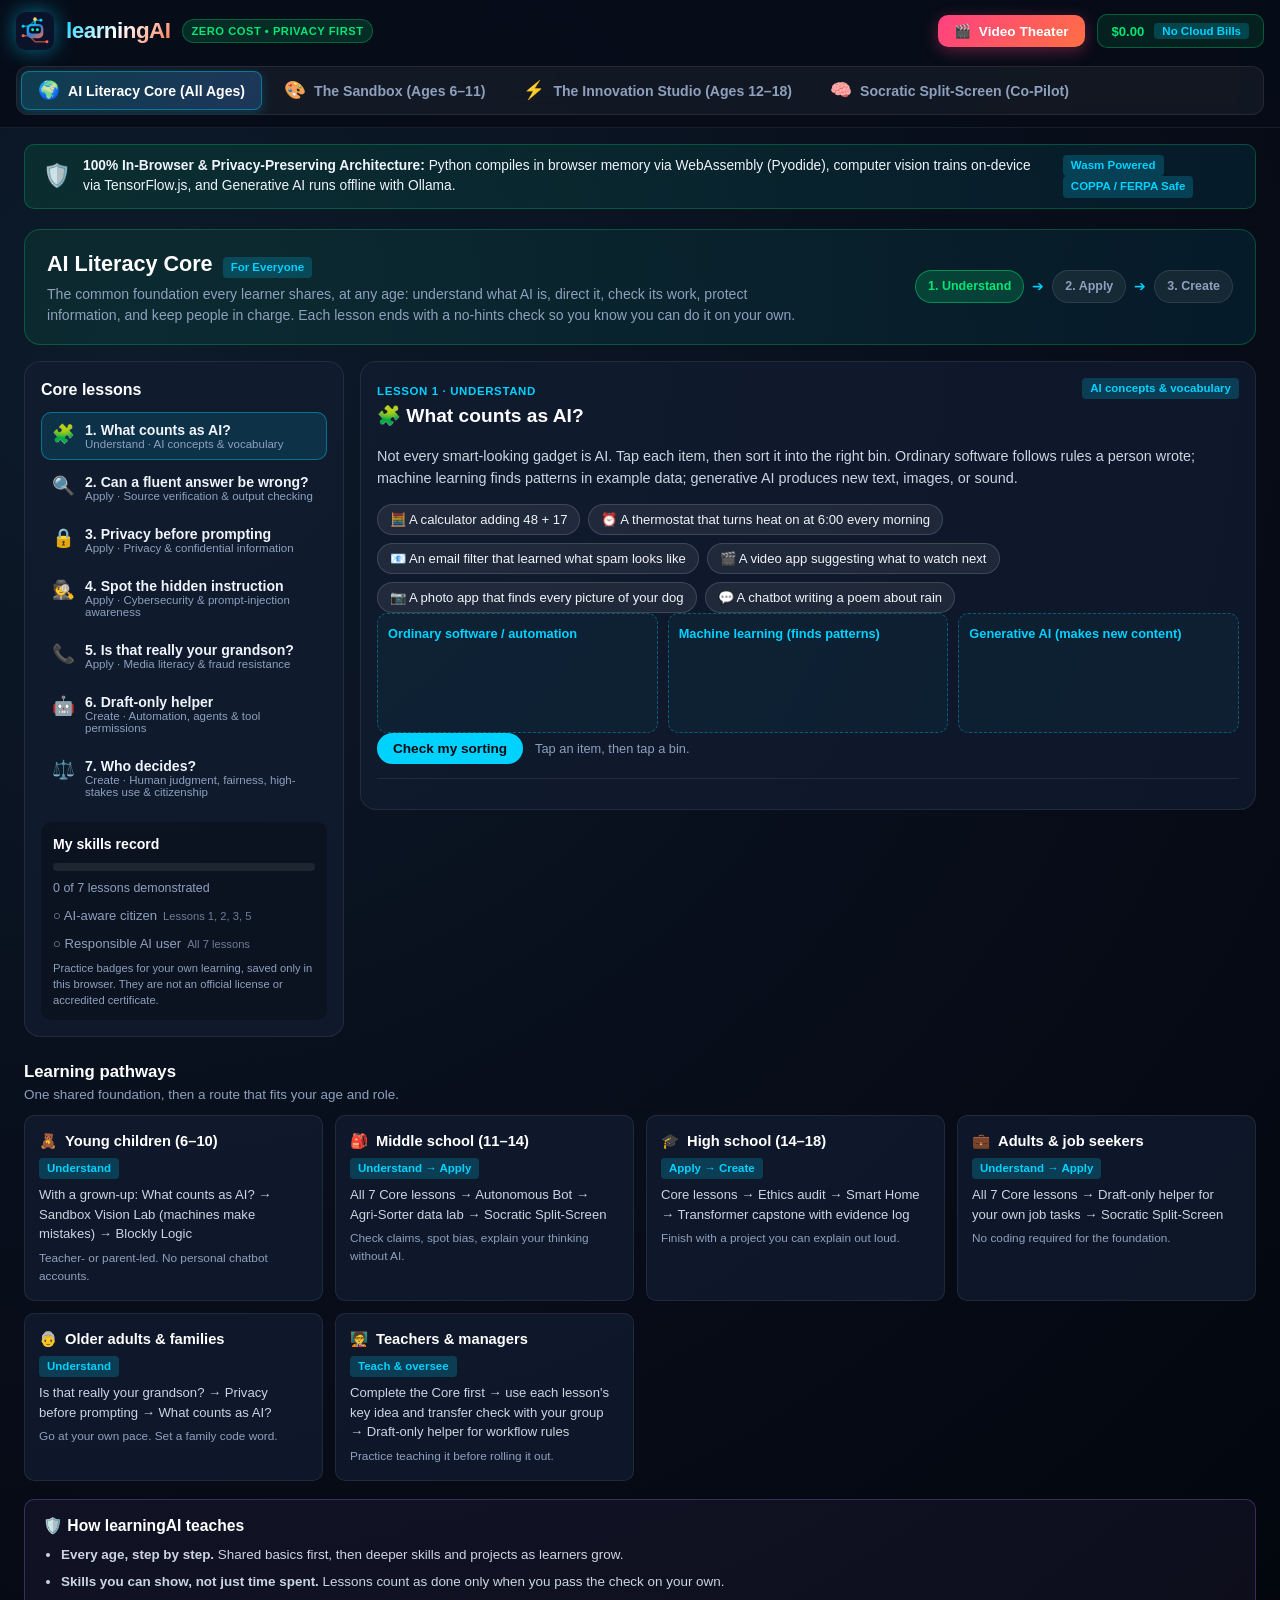
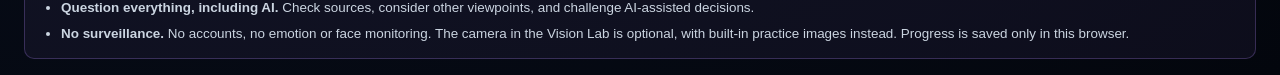
==== commit 5e1f24ee: "Add an all-ages AI Literacy Core aligned with coordinated national AI education Adds a shared founda" ====
--- a/index.html
+++ b/index.html
@@ -3,9 +3,14 @@
 <head>
   <meta charset="UTF-8">
   <meta name="viewport" content="width=device-width, initial-scale=1.0, viewport-fit=cover">
-  <title>learningAI — Comprehensive K-12 AI Education Platform</title>
-  <meta name="description" content="Zero-cost, privacy-first K-12 AI Education Platform featuring in-browser Python WebAssembly, on-device TensorFlow.js, visual Blockly logic, and offline local LLMs.">
+  <title>learningAI — AI Education for Every Age</title>
+  <meta name="description" content="Zero-cost, privacy-first AI education for every age: a shared AI Literacy Core for everyone, plus K-12 labs featuring in-browser Python WebAssembly, on-device TensorFlow.js, visual Blockly logic, and offline local LLMs.">
   <link rel="icon" type="image/svg+xml" href="favicon.svg">
+  <link rel="apple-touch-icon" href="favicon.svg">
+  <meta name="apple-mobile-web-app-capable" content="yes">
+  <meta name="mobile-web-app-capable" content="yes">
+  <meta name="apple-mobile-web-app-status-bar-style" content="black-translucent">
+  <meta name="apple-mobile-web-app-title" content="learningAI">
   <link rel="manifest" href="manifest.webmanifest">
   <meta name="theme-color" content="#00D2FF">
 
@@ -15,6 +20,7 @@
   <link rel="stylesheet" href="css/studio.css">
   <link rel="stylesheet" href="css/socratic.css">
   <link rel="stylesheet" href="css/video-theater.css">
+  <link rel="stylesheet" href="css/literacy.css">
 </head>
 <body>
 
@@ -28,7 +34,11 @@
 
     <!-- Portal Switcher Navigation -->
     <nav class="portal-nav" aria-label="Portal Navigation">
-      <button class="nav-tab active" data-portal="sandbox">
+      <button class="nav-tab active" data-portal="literacy">
+        <span class="nav-tab-icon">🌍</span>
+        <span>AI Literacy Core (All Ages)</span>
+      </button>
+      <button class="nav-tab" data-portal="sandbox">
         <span class="nav-tab-icon">🎨</span>
         <span>The Sandbox (Ages 6–11)</span>
       </button>
@@ -74,9 +84,16 @@
     </section>
 
     <!-- ============================================================== -->
+    <!-- PORTAL 0: AI LITERACY CORE (EVERYONE)                         -->
+    <!-- ============================================================== -->
+    <section class="portal-section active" id="portalLiteracy">
+      <div id="literacyCoreRoot"></div>
+    </section>
+
+    <!-- ============================================================== -->
     <!-- PORTAL 1: THE SANDBOX (AGES 6-11)                             -->
     <!-- ============================================================== -->
-    <section class="portal-section active" id="portalSandbox">
+    <section class="portal-section" id="portalSandbox">
       
       <!-- Mascot Banner -->
       <div class="sandbox-hero">
@@ -667,6 +684,7 @@
   <script src="js/studio-smarthome.js"></script>
   <script src="js/studio-transformer.js"></script>
   <script src="js/socratic-split.js"></script>
+  <script src="js/literacy-core.js"></script>
   <script src="js/app.js"></script>
 
 </body>
--- a/css/main.css
+++ b/css/main.css
@@ -50,6 +50,10 @@
   background: rgba(7, 12, 24, 0.85);
   border-bottom: 1px solid rgba(255, 255, 255, 0.08);
   padding: 12px 24px;
+  /* Keep the header clear of the iPhone status bar / notch (viewport-fit=cover) */
+  padding-top: max(12px, env(safe-area-inset-top));
+  padding-left: max(24px, env(safe-area-inset-left));
+  padding-right: max(24px, env(safe-area-inset-right));
   display: flex;
   align-items: center;
   justify-content: space-between;
@@ -243,22 +247,60 @@
 }
 
 /* Responsive adjustments */
-@media (max-width: 1024px) {
+/* Four portal tabs plus header actions need ~1600px on one row; below that the tabs get their own row */
+@media (max-width: 1600px) {
   .app-header {
     flex-wrap: wrap;
     padding: 12px 16px;
-  }
+    padding-top: max(12px, env(safe-area-inset-top));
+    padding-left: max(16px, env(safe-area-inset-left));
+    padding-right: max(16px, env(safe-area-inset-right));
+  }
+  /* Scrollable tab strip: start-aligned so the first tab is never clipped off-screen */
   .portal-nav {
     order: 3;
     width: 100%;
-    justify-content: center;
+    justify-content: flex-start;
     overflow-x: auto;
+    -webkit-overflow-scrolling: touch;
+    scrollbar-width: none;
+  }
+  .portal-nav::-webkit-scrollbar {
+    display: none;
+  }
+  .nav-tab {
+    flex: 0 0 auto;
   }
 }
 
 @media (max-width: 640px) {
+  .app-header {
+    gap: 10px;
+    padding-left: max(12px, env(safe-area-inset-left));
+    padding-right: max(12px, env(safe-area-inset-right));
+  }
+  .brand-container {
+    gap: 8px;
+    min-width: 0;
+  }
+  .brand-logo {
+    width: 32px;
+    height: 32px;
+  }
   .brand-name {
     font-size: 1.15rem;
+  }
+  /* The $0.00 button already carries the zero-cost message on small screens */
+  .brand-badge,
+  .btn-zero-cost-info .badge-tag {
+    display: none;
+  }
+  .header-actions {
+    gap: 8px;
+  }
+  .btn-video-theater,
+  .btn-zero-cost-info {
+    padding: 7px 12px;
   }
   .nav-tab {
     padding: 6px 10px;
@@ -267,4 +309,29 @@
   .btn-video-theater span:not(.icon) {
     display: none;
   }
-}
+  .main-wrapper {
+    padding: 12px;
+    padding-left: max(12px, env(safe-area-inset-left));
+    padding-right: max(12px, env(safe-area-inset-right));
+    padding-bottom: max(16px, env(safe-area-inset-bottom));
+  }
+  .zero-cost-banner {
+    flex-direction: column;
+    align-items: flex-start;
+    gap: 10px;
+    padding: 12px 14px;
+    font-size: 0.82rem;
+  }
+  .zero-cost-content {
+    align-items: flex-start;
+    gap: 10px;
+  }
+  .badge-tag {
+    white-space: nowrap;
+  }
+  /* Inline heading rows (title + badge) wrap instead of squeezing on phones */
+  .main-wrapper [style*="justify-content:space-between"] {
+    flex-wrap: wrap;
+    gap: 6px 10px;
+  }
+}
--- a/css/sandbox.css
+++ b/css/sandbox.css
@@ -422,4 +422,47 @@
   .vision-lab-grid, .blockly-grid, .agent-grid {
     grid-template-columns: 1fr;
   }
-}
+  .sandbox-hero {
+    flex-direction: column;
+    align-items: stretch;
+  }
+  .grade-level-selector {
+    width: 100%;
+  }
+  .grade-btn {
+    flex: 1;
+  }
+}
+
+@media (max-width: 640px) {
+  .sandbox-hero {
+    padding: 16px;
+    gap: 16px;
+  }
+  /* Stack Chip above the speech bubble so the text gets the full width */
+  .mascot-card {
+    flex-direction: column;
+    text-align: center;
+    gap: 14px;
+  }
+  .mascot-avatar {
+    width: 76px;
+    height: 76px;
+  }
+  .mascot-speech {
+    max-width: none;
+    width: 100%;
+  }
+  .mascot-speech::before {
+    left: 50%;
+    top: -10px;
+    transform: translateX(-50%);
+    border-width: 0 6px 10px 6px;
+    border-color: transparent transparent rgba(18, 28, 48, 0.9) transparent;
+  }
+  .grade-btn {
+    padding: 8px 6px;
+    font-size: 0.76rem;
+    line-height: 1.25;
+  }
+}
--- a/css/studio.css
+++ b/css/studio.css
@@ -376,5 +376,50 @@
 @media (max-width: 1024px) {
   .studio-dual-pane {
     grid-template-columns: 1fr;
-  }
-}
+    min-height: 0;
+  }
+  .code-editor-area {
+    min-height: 340px;
+  }
+}
+
+@media (max-width: 640px) {
+  .studio-toolbar {
+    padding: 8px 10px;
+    gap: 10px;
+  }
+  /* File tabs become a swipeable strip instead of overflowing the page */
+  .studio-file-tabs {
+    width: 100%;
+    overflow-x: auto;
+    -webkit-overflow-scrolling: touch;
+    scrollbar-width: none;
+  }
+  .studio-file-tabs::-webkit-scrollbar {
+    display: none;
+  }
+  .file-tab {
+    flex: 0 0 auto;
+    white-space: nowrap;
+  }
+  .studio-actions {
+    width: 100%;
+    justify-content: space-between;
+  }
+  .btn-run-code {
+    white-space: nowrap;
+  }
+  /* 16px stops iOS Safari from zooming in when the editor is tapped */
+  .code-editor-area {
+    font-size: 16px;
+    padding: 12px;
+  }
+  .editor-header-bar,
+  .output-header-bar {
+    flex-wrap: wrap;
+    gap: 4px 10px;
+  }
+  .output-content-scroll {
+    padding: 12px;
+  }
+}
--- a/css/socratic.css
+++ b/css/socratic.css
@@ -257,5 +257,49 @@
 @media (max-width: 900px) {
   .socratic-dual-grid {
     grid-template-columns: 1fr;
-  }
-}
+    min-height: 0;
+  }
+  .essay-text-area {
+    min-height: 320px;
+  }
+  .socratic-ai-card {
+    min-height: 420px;
+  }
+}
+
+@media (max-width: 640px) {
+  .socratic-top-bar {
+    padding: 12px 14px;
+  }
+  .topic-selector-group {
+    flex-direction: column;
+    align-items: stretch;
+    width: 100%;
+    gap: 6px;
+  }
+  /* 16px stops iOS Safari from zooming in on focus */
+  .topic-select {
+    width: 100%;
+    max-width: 100%;
+    font-size: 16px;
+  }
+  .socratic-top-bar > div:last-child {
+    width: 100%;
+    flex-wrap: wrap;
+  }
+  .editor-toolbar-mini {
+    flex-wrap: wrap;
+    gap: 8px;
+    padding: 10px 14px;
+  }
+  .word-progress-wrapper {
+    width: 100%;
+  }
+  .progress-track {
+    flex: 1;
+  }
+  .essay-text-area {
+    font-size: 16px;
+    padding: 14px;
+  }
+}
--- a/css/video-theater.css
+++ b/css/video-theater.css
@@ -250,3 +250,55 @@
   border-color: var(--primary-cyan);
   color: #fff;
 }
+
+/* Phones: subtitles sit under the picture instead of covering it */
+@media (max-width: 640px) {
+  .theater-top-bar {
+    padding: 8px 12px;
+    gap: 10px;
+    align-items: flex-start;
+  }
+  .theater-badge-group {
+    flex-wrap: wrap;
+    gap: 6px 10px;
+    min-width: 0;
+  }
+  .theater-tag {
+    font-size: 0.68rem;
+    white-space: nowrap;
+  }
+  .theater-title {
+    font-size: 0.95rem;
+  }
+  .btn-close-theater {
+    flex: 0 0 auto;
+  }
+  .theater-stage-container {
+    padding: 8px 12px;
+  }
+  .theater-screen-frame {
+    aspect-ratio: auto;
+    flex-direction: column;
+    gap: 12px;
+    overflow: visible;
+    background: transparent;
+    border: none;
+    box-shadow: none;
+  }
+  .theater-visual-image {
+    height: auto;
+    aspect-ratio: 16 / 9;
+    border-radius: 12px;
+    border: 1px solid rgba(255, 255, 255, 0.12);
+    box-shadow: 0 16px 50px rgba(0, 0, 0, 0.9), 0 0 40px rgba(0, 210, 255, 0.2);
+  }
+  .theater-subtitles-bar {
+    position: static;
+    width: 100%;
+    font-size: 0.92rem;
+    padding: 10px 14px;
+  }
+  .theater-bottom-controls {
+    padding: 10px 12px;
+  }
+}
--- a/css/literacy.css
+++ b/css/literacy.css
@@ -0,0 +1,686 @@
+/* AI Literacy Core (Everyone) Styles */
+.lit-hero {
+  background: linear-gradient(135deg, rgba(0, 230, 118, 0.08), rgba(0, 210, 255, 0.08));
+  border: 1px solid rgba(0, 230, 118, 0.25);
+  border-radius: var(--radius-lg);
+  padding: 18px 22px;
+  display: flex;
+  justify-content: space-between;
+  align-items: center;
+  gap: 18px;
+  flex-wrap: wrap;
+  margin-bottom: 16px;
+}
+
+.lit-hero h2 {
+  font-size: 1.35rem;
+  color: #fff;
+  margin-bottom: 4px;
+}
+
+.lit-hero p {
+  font-size: 0.88rem;
+  color: var(--text-muted);
+  max-width: 760px;
+}
+
+.lit-progression {
+  display: flex;
+  align-items: center;
+  gap: 8px;
+  flex-wrap: wrap;
+}
+
+.lit-stage-chip {
+  padding: 6px 12px;
+  border-radius: 20px;
+  font-size: 0.78rem;
+  font-weight: 700;
+  background: rgba(255, 255, 255, 0.06);
+  color: var(--text-muted);
+  border: 1px solid rgba(255, 255, 255, 0.1);
+  transition: var(--transition);
+}
+
+.lit-stage-chip.active {
+  background: rgba(0, 230, 118, 0.18);
+  color: var(--accent-green);
+  border-color: rgba(0, 230, 118, 0.45);
+}
+
+.lit-arrow {
+  color: var(--primary-cyan);
+  font-size: 0.85rem;
+}
+
+.lit-grid {
+  display: grid;
+  grid-template-columns: 320px 1fr;
+  gap: 16px;
+  align-items: start;
+}
+
+.lit-lesson-list,
+.lit-stage {
+  background: var(--bg-card);
+  border: 1px solid rgba(255, 255, 255, 0.08);
+  border-radius: var(--radius-lg);
+  padding: 16px;
+}
+
+.lit-lesson-list h3 {
+  font-size: 1rem;
+  color: #fff;
+  margin-bottom: 10px;
+}
+
+.lit-lesson-btn {
+  width: 100%;
+  display: flex;
+  gap: 10px;
+  align-items: flex-start;
+  text-align: left;
+  background: transparent;
+  border: 1px solid transparent;
+  border-radius: var(--radius-md);
+  padding: 9px 10px;
+  color: var(--text-main);
+  cursor: pointer;
+  font-family: inherit;
+  transition: var(--transition);
+  margin-bottom: 4px;
+}
+
+.lit-lesson-btn:hover {
+  background: rgba(255, 255, 255, 0.05);
+}
+
+.lit-lesson-btn.active {
+  background: rgba(0, 210, 255, 0.12);
+  border-color: rgba(0, 210, 255, 0.4);
+}
+
+.lit-lesson-icon {
+  font-size: 1.15rem;
+  line-height: 1.3;
+}
+
+.lit-lesson-text {
+  display: flex;
+  flex-direction: column;
+  min-width: 0;
+}
+
+.lit-lesson-title {
+  font-size: 0.88rem;
+  font-weight: 700;
+}
+
+.lit-lesson-meta {
+  font-size: 0.72rem;
+  color: var(--text-muted);
+}
+
+.lit-lesson-btn.done .lit-lesson-title {
+  color: var(--accent-green);
+}
+
+.lit-skills-card {
+  margin-top: 14px;
+  padding: 12px;
+  border-radius: var(--radius-md);
+  background: rgba(0, 0, 0, 0.25);
+  display: flex;
+  flex-direction: column;
+  gap: 8px;
+}
+
+.lit-skills-card h4 {
+  font-size: 0.88rem;
+  color: #fff;
+}
+
+.lit-skill-bar {
+  height: 8px;
+  background: rgba(255, 255, 255, 0.08);
+  border-radius: 6px;
+  overflow: hidden;
+}
+
+.lit-skill-bar div {
+  height: 100%;
+  background: linear-gradient(90deg, var(--primary-cyan), var(--accent-green));
+  transition: width 0.4s ease;
+}
+
+.lit-skill-count {
+  font-size: 0.78rem;
+  color: var(--text-muted);
+}
+
+.lit-badge {
+  font-size: 0.82rem;
+  color: var(--text-muted);
+  display: flex;
+  align-items: baseline;
+  gap: 6px;
+  flex-wrap: wrap;
+}
+
+.lit-badge small {
+  font-size: 0.7rem;
+  opacity: 0.75;
+}
+
+.lit-badge.earned {
+  color: var(--accent-amber);
+  font-weight: 700;
+}
+
+.lit-fineprint {
+  font-size: 0.7rem;
+  color: var(--text-muted);
+  line-height: 1.4;
+}
+
+.lit-reset {
+  align-self: flex-start;
+  background: transparent;
+  border: 1px solid rgba(255, 255, 255, 0.15);
+  color: var(--text-muted);
+  border-radius: 6px;
+  padding: 4px 10px;
+  font-size: 0.72rem;
+  cursor: pointer;
+}
+
+.lit-stage {
+  display: flex;
+  flex-direction: column;
+  gap: 14px;
+  min-width: 0;
+}
+
+.lit-stage-head {
+  display: flex;
+  justify-content: space-between;
+  align-items: flex-start;
+  gap: 10px;
+  flex-wrap: wrap;
+}
+
+.lit-kicker {
+  font-size: 0.72rem;
+  text-transform: uppercase;
+  letter-spacing: 0.6px;
+  color: var(--primary-cyan);
+  font-weight: 700;
+}
+
+.lit-stage-head h3 {
+  font-size: 1.2rem;
+  color: #fff;
+}
+
+.lit-intro {
+  font-size: 0.9rem;
+  color: #cbd5e1;
+  line-height: 1.55;
+}
+
+.lit-muted {
+  font-size: 0.8rem;
+  color: var(--text-muted);
+}
+
+.lit-actions {
+  display: flex;
+  align-items: center;
+  gap: 12px;
+  flex-wrap: wrap;
+}
+
+/* Sorting activity */
+.lit-sort-items {
+  display: flex;
+  flex-wrap: wrap;
+  gap: 8px;
+  min-height: 40px;
+}
+
+.lit-chip {
+  background: rgba(255, 255, 255, 0.07);
+  border: 1px solid rgba(255, 255, 255, 0.14);
+  color: var(--text-main);
+  border-radius: 20px;
+  padding: 7px 12px;
+  font-size: 0.82rem;
+  cursor: pointer;
+  font-family: inherit;
+  text-align: left;
+}
+
+.lit-chip.selected {
+  border-color: var(--accent-amber);
+  background: rgba(255, 179, 0, 0.18);
+}
+
+.lit-chip.placed {
+  font-size: 0.78rem;
+  padding: 5px 10px;
+}
+
+.lit-bins {
+  display: grid;
+  grid-template-columns: repeat(3, 1fr);
+  gap: 10px;
+}
+
+.lit-bin {
+  min-height: 120px;
+  border: 1px dashed rgba(0, 210, 255, 0.35);
+  border-radius: var(--radius-md);
+  padding: 10px;
+  display: flex;
+  flex-direction: column;
+  gap: 6px;
+  cursor: pointer;
+  background: rgba(0, 210, 255, 0.04);
+}
+
+.lit-bin:hover {
+  background: rgba(0, 210, 255, 0.09);
+}
+
+.lit-bin-label {
+  font-size: 0.8rem;
+  font-weight: 700;
+  color: var(--primary-cyan);
+}
+
+/* Row-choice activities */
+.lit-source,
+.lit-document,
+.lit-voice-msg {
+  background: rgba(0, 0, 0, 0.3);
+  border-left: 3px solid var(--accent-amber);
+  border-radius: var(--radius-sm);
+  padding: 12px 14px;
+  font-size: 0.86rem;
+  color: #e2e8f0;
+  line-height: 1.55;
+}
+
+.lit-rows {
+  display: flex;
+  flex-direction: column;
+  gap: 8px;
+}
+
+.lit-row {
+  border: 1px solid rgba(255, 255, 255, 0.08);
+  border-radius: var(--radius-md);
+  padding: 10px 12px;
+  display: flex;
+  flex-direction: column;
+  gap: 8px;
+  background: rgba(255, 255, 255, 0.02);
+}
+
+.lit-row.row-ok {
+  border-color: rgba(0, 230, 118, 0.45);
+}
+
+.lit-row.row-wrong {
+  border-color: rgba(239, 68, 68, 0.55);
+}
+
+.lit-row-text {
+  font-size: 0.88rem;
+  color: #fff;
+}
+
+.lit-row-choices {
+  display: flex;
+  flex-wrap: wrap;
+  gap: 6px;
+}
+
+.lit-choice {
+  background: rgba(255, 255, 255, 0.06);
+  border: 1px solid rgba(255, 255, 255, 0.12);
+  color: var(--text-muted);
+  border-radius: 16px;
+  padding: 5px 11px;
+  font-size: 0.78rem;
+  cursor: pointer;
+  font-family: inherit;
+}
+
+.lit-choice.selected {
+  color: #fff;
+  background: rgba(0, 210, 255, 0.2);
+  border-color: rgba(0, 210, 255, 0.55);
+}
+
+.lit-row-why {
+  font-size: 0.78rem;
+  color: var(--accent-green);
+}
+
+/* Redaction activity */
+.lit-redact-grid {
+  display: grid;
+  grid-template-columns: 1fr 1fr;
+  gap: 14px;
+}
+
+.lit-redact-grid h5 {
+  font-size: 0.82rem;
+  color: var(--text-muted);
+  margin-bottom: 6px;
+}
+
+.lit-field {
+  width: 100%;
+  display: grid;
+  grid-template-columns: 120px 1fr auto;
+  gap: 8px;
+  align-items: center;
+  text-align: left;
+  background: rgba(255, 255, 255, 0.04);
+  border: 1px solid rgba(255, 255, 255, 0.1);
+  border-radius: var(--radius-sm);
+  padding: 8px 10px;
+  margin-bottom: 6px;
+  color: var(--text-main);
+  cursor: pointer;
+  font-family: inherit;
+}
+
+.lit-field.removed {
+  opacity: 0.6;
+  border-style: dashed;
+}
+
+.lit-field-label {
+  font-size: 0.75rem;
+  color: var(--text-muted);
+}
+
+.lit-field-value {
+  font-size: 0.84rem;
+  overflow-wrap: anywhere;
+}
+
+.lit-field-action {
+  font-size: 0.72rem;
+  color: var(--accent-pink);
+  font-weight: 700;
+}
+
+.lit-field.removed .lit-field-action {
+  color: var(--primary-cyan);
+}
+
+.lit-prompt-preview {
+  background: #040711;
+  border: 1px solid rgba(255, 255, 255, 0.1);
+  border-radius: var(--radius-sm);
+  padding: 12px;
+  font-family: var(--font-mono);
+  font-size: 0.78rem;
+  color: #cbd5e1;
+  white-space: pre-wrap;
+  overflow-wrap: anywhere;
+  min-height: 180px;
+}
+
+/* Prompt-injection document */
+.lit-hidden-text {
+  color: rgba(226, 232, 240, 0.08);
+  font-size: 0.7rem;
+}
+
+.lit-document.revealed .lit-hidden-text {
+  color: #f87171;
+  font-size: 0.86rem;
+  background: rgba(239, 68, 68, 0.12);
+  border-radius: 4px;
+  padding: 1px 4px;
+}
+
+/* Option buttons (choice, transfer) */
+.lit-transfer-options,
+.lit-multi {
+  display: flex;
+  flex-direction: column;
+  gap: 8px;
+}
+
+.lit-option,
+.lit-check-option {
+  text-align: left;
+  background: rgba(255, 255, 255, 0.05);
+  border: 1px solid rgba(255, 255, 255, 0.12);
+  color: var(--text-main);
+  border-radius: var(--radius-md);
+  padding: 10px 12px;
+  font-size: 0.86rem;
+  cursor: pointer;
+  font-family: inherit;
+  transition: var(--transition);
+}
+
+.lit-option:hover,
+.lit-check-option:hover {
+  background: rgba(255, 255, 255, 0.09);
+}
+
+.lit-option.picked-right {
+  border-color: var(--accent-green);
+  background: rgba(0, 230, 118, 0.14);
+}
+
+.lit-option.picked-wrong {
+  border-color: #ef4444;
+  background: rgba(239, 68, 68, 0.12);
+}
+
+.lit-check-option {
+  display: flex;
+  align-items: center;
+  gap: 10px;
+}
+
+.lit-box {
+  width: 16px;
+  height: 16px;
+  border-radius: 4px;
+  border: 2px solid rgba(255, 255, 255, 0.35);
+  flex-shrink: 0;
+}
+
+.lit-check-option.selected {
+  border-color: rgba(0, 210, 255, 0.55);
+  background: rgba(0, 210, 255, 0.12);
+}
+
+.lit-check-option.selected .lit-box {
+  background: var(--primary-cyan);
+  border-color: var(--primary-cyan);
+}
+
+/* Feedback, key idea, transfer */
+.lit-feedback:empty {
+  display: none;
+}
+
+.lit-feedback {
+  border-radius: var(--radius-md);
+  padding: 10px 14px;
+  font-size: 0.85rem;
+  line-height: 1.5;
+}
+
+.lit-feedback ul {
+  margin: 6px 0 0 18px;
+}
+
+.lit-feedback.ok {
+  background: rgba(0, 230, 118, 0.1);
+  border: 1px solid rgba(0, 230, 118, 0.35);
+  color: #d1fae5;
+}
+
+.lit-feedback.retry {
+  background: rgba(255, 179, 0, 0.1);
+  border: 1px solid rgba(255, 179, 0, 0.35);
+  color: #fde68a;
+}
+
+.lit-keyidea {
+  background: rgba(0, 210, 255, 0.07);
+  border: 1px solid rgba(0, 210, 255, 0.25);
+  border-radius: var(--radius-md);
+  padding: 12px 14px;
+  font-size: 0.86rem;
+  color: #dbeafe;
+  line-height: 1.55;
+}
+
+.lit-transfer {
+  border-top: 1px solid rgba(255, 255, 255, 0.08);
+  padding-top: 14px;
+  display: flex;
+  flex-direction: column;
+  gap: 10px;
+}
+
+.lit-transfer h4 {
+  font-size: 0.95rem;
+  color: #fff;
+  display: flex;
+  align-items: center;
+  gap: 8px;
+  flex-wrap: wrap;
+}
+
+.lit-transfer p {
+  font-size: 0.88rem;
+  color: #cbd5e1;
+}
+
+.lit-nohints {
+  font-size: 0.68rem;
+  font-weight: 700;
+  text-transform: uppercase;
+  padding: 2px 8px;
+  border-radius: 4px;
+  background: rgba(179, 136, 255, 0.18);
+  color: var(--accent-purple);
+}
+
+.lit-transfer-result {
+  font-size: 0.84rem;
+  color: var(--accent-green);
+  min-height: 1.2em;
+}
+
+/* Pathways and safeguards */
+.lit-section-title {
+  font-size: 1.05rem;
+  color: #fff;
+  margin-top: 22px;
+}
+
+.lit-section-sub {
+  font-size: 0.84rem;
+  color: var(--text-muted);
+  margin-bottom: 10px;
+}
+
+.lit-pathways {
+  display: grid;
+  grid-template-columns: repeat(auto-fill, minmax(240px, 1fr));
+  gap: 12px;
+}
+
+.lit-pathway-card {
+  background: var(--bg-card);
+  border: 1px solid rgba(255, 255, 255, 0.08);
+  border-radius: var(--radius-md);
+  padding: 14px;
+  display: flex;
+  flex-direction: column;
+  gap: 6px;
+}
+
+.lit-pathway-head {
+  display: flex;
+  align-items: center;
+  gap: 8px;
+  color: #fff;
+  font-size: 0.92rem;
+}
+
+.lit-pathway-stage {
+  align-self: flex-start;
+  margin-left: 0;
+}
+
+.lit-pathway-card p {
+  font-size: 0.82rem;
+  color: #cbd5e1;
+  line-height: 1.5;
+}
+
+.lit-pathway-card small {
+  font-size: 0.74rem;
+  color: var(--text-muted);
+}
+
+.lit-safeguards {
+  margin-top: 18px;
+  background: rgba(179, 136, 255, 0.06);
+  border: 1px solid rgba(179, 136, 255, 0.25);
+  border-radius: var(--radius-md);
+  padding: 14px 18px;
+}
+
+.lit-safeguards h3 {
+  font-size: 0.98rem;
+  color: #fff;
+  margin-bottom: 8px;
+}
+
+.lit-safeguards ul {
+  margin-left: 18px;
+  display: flex;
+  flex-direction: column;
+  gap: 6px;
+  font-size: 0.84rem;
+  color: #cbd5e1;
+}
+
+@media (max-width: 1024px) {
+  .lit-grid {
+    grid-template-columns: 1fr;
+  }
+}
+
+@media (max-width: 640px) {
+  .lit-hero {
+    padding: 14px;
+  }
+  .lit-bins,
+  .lit-redact-grid {
+    grid-template-columns: 1fr;
+  }
+  .lit-field {
+    grid-template-columns: 1fr auto;
+  }
+  .lit-field-label {
+    grid-column: 1 / -1;
+  }
+}
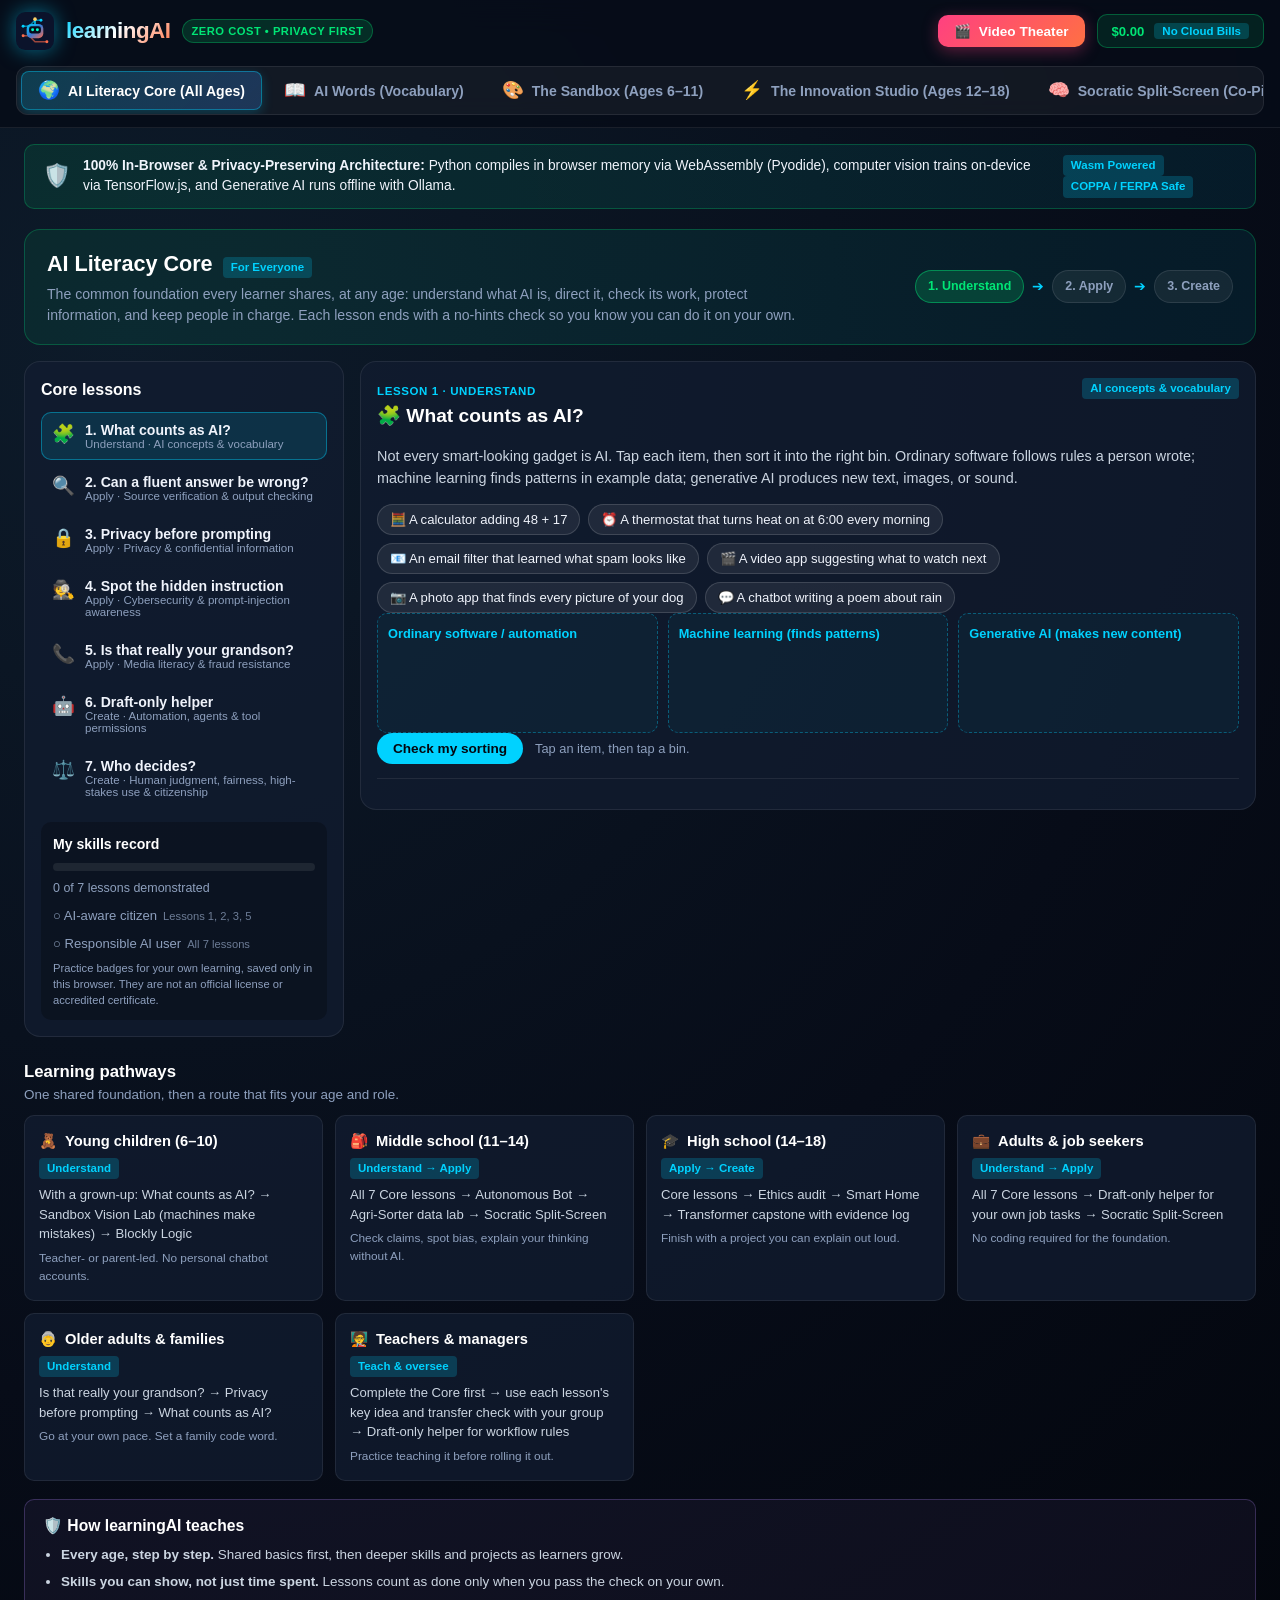
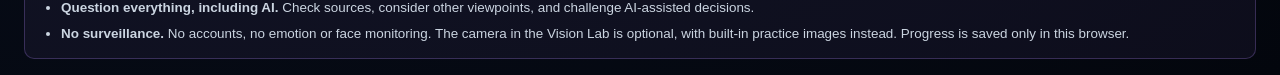
==== commit 6e1a1493: "Add AI Words vocabulary section built from the curriculum glossary A new portal teaches the 197 glos" ====
--- a/index.html
+++ b/index.html
@@ -21,6 +21,7 @@
   <link rel="stylesheet" href="css/socratic.css">
   <link rel="stylesheet" href="css/video-theater.css">
   <link rel="stylesheet" href="css/literacy.css">
+  <link rel="stylesheet" href="css/vocabulary.css">
 </head>
 <body>
 
@@ -37,6 +38,10 @@
       <button class="nav-tab active" data-portal="literacy">
         <span class="nav-tab-icon">🌍</span>
         <span>AI Literacy Core (All Ages)</span>
+      </button>
+      <button class="nav-tab" data-portal="vocabulary">
+        <span class="nav-tab-icon">📖</span>
+        <span>AI Words (Vocabulary)</span>
       </button>
       <button class="nav-tab" data-portal="sandbox">
         <span class="nav-tab-icon">🎨</span>
@@ -88,6 +93,13 @@
     <!-- ============================================================== -->
     <section class="portal-section active" id="portalLiteracy">
       <div id="literacyCoreRoot"></div>
+    </section>
+
+    <!-- ============================================================== -->
+    <!-- AI WORDS: THE VOCABULARY OF AI (EVERYONE)                     -->
+    <!-- ============================================================== -->
+    <section class="portal-section" id="portalVocabulary">
+      <div id="vocabularyRoot"></div>
     </section>
 
     <!-- ============================================================== -->
@@ -685,6 +697,8 @@
   <script src="js/studio-transformer.js"></script>
   <script src="js/socratic-split.js"></script>
   <script src="js/literacy-core.js"></script>
+  <script src="js/vocabulary-data.js"></script>
+  <script src="js/vocabulary.js"></script>
   <script src="js/app.js"></script>
 
 </body>
--- a/css/main.css
+++ b/css/main.css
@@ -247,7 +247,7 @@
 }
 
 /* Responsive adjustments */
-/* Four portal tabs plus header actions need ~1600px on one row; below that the tabs get their own row */
+/* Five portal tabs plus header actions need ~1600px on one row; below that the tabs get their own row */
 @media (max-width: 1600px) {
   .app-header {
     flex-wrap: wrap;
--- a/css/vocabulary.css
+++ b/css/vocabulary.css
@@ -0,0 +1,529 @@
+/* AI Words (Vocabulary) Styles */
+.voc-hero {
+  background: linear-gradient(135deg, rgba(179, 136, 255, 0.1), rgba(0, 210, 255, 0.08));
+  border: 1px solid rgba(179, 136, 255, 0.3);
+  border-radius: var(--radius-lg);
+  padding: 18px 22px;
+  display: flex;
+  justify-content: space-between;
+  align-items: center;
+  gap: 18px;
+  flex-wrap: wrap;
+  margin-bottom: 14px;
+}
+
+.voc-hero h2 {
+  font-size: 1.35rem;
+  color: #fff;
+  margin-bottom: 4px;
+}
+
+.voc-hero p {
+  font-size: 0.88rem;
+  color: var(--text-muted);
+  max-width: 760px;
+}
+
+.voc-progress {
+  min-width: 220px;
+  display: flex;
+  flex-direction: column;
+  gap: 6px;
+  font-size: 0.82rem;
+  color: var(--text-main);
+}
+
+.voc-progress small {
+  color: var(--text-muted);
+  font-size: 0.72rem;
+}
+
+.voc-modes {
+  display: flex;
+  gap: 8px;
+  margin-bottom: 12px;
+}
+
+.voc-mode-btn {
+  padding: 8px 16px;
+  border-radius: 20px;
+  border: 1px solid rgba(255, 255, 255, 0.12);
+  background: rgba(255, 255, 255, 0.05);
+  color: var(--text-muted);
+  font-weight: 700;
+  font-size: 0.85rem;
+  cursor: pointer;
+  transition: var(--transition);
+}
+
+.voc-mode-btn.active {
+  background: rgba(179, 136, 255, 0.18);
+  border-color: rgba(179, 136, 255, 0.5);
+  color: #fff;
+}
+
+.voc-controls {
+  display: flex;
+  gap: 10px;
+  flex-wrap: wrap;
+  align-items: center;
+  margin-bottom: 10px;
+}
+
+.voc-search,
+.voc-select {
+  background: rgba(0, 0, 0, 0.3);
+  border: 1px solid rgba(255, 255, 255, 0.14);
+  border-radius: var(--radius-md);
+  color: var(--text-main);
+  font-size: 0.88rem;
+  padding: 9px 12px;
+  font-family: inherit;
+}
+
+.voc-search {
+  flex: 1 1 280px;
+  min-width: 0;
+}
+
+.voc-select {
+  flex: 0 1 320px;
+  min-width: 0;
+}
+
+.voc-search:focus,
+.voc-select:focus {
+  outline: none;
+  border-color: var(--primary-cyan);
+}
+
+.voc-check {
+  font-size: 0.82rem;
+  color: var(--text-muted);
+  display: flex;
+  gap: 6px;
+  align-items: center;
+  cursor: pointer;
+}
+
+.voc-chips {
+  display: flex;
+  gap: 6px;
+  flex-wrap: wrap;
+  margin-bottom: 6px;
+}
+
+.voc-chip {
+  padding: 6px 12px;
+  border-radius: 20px;
+  font-size: 0.78rem;
+  font-weight: 700;
+  background: rgba(255, 255, 255, 0.06);
+  color: var(--text-muted);
+  border: 1px solid rgba(255, 255, 255, 0.1);
+  cursor: pointer;
+  transition: var(--transition);
+}
+
+.voc-chip small {
+  opacity: 0.7;
+  margin-left: 2px;
+}
+
+.voc-chip.active {
+  background: rgba(0, 210, 255, 0.15);
+  color: var(--primary-cyan);
+  border-color: rgba(0, 210, 255, 0.45);
+}
+
+.voc-group-title {
+  font-size: 1rem;
+  color: #fff;
+  margin: 18px 0 10px;
+}
+
+.voc-group-title small {
+  color: var(--text-muted);
+  font-weight: 600;
+  font-size: 0.78rem;
+}
+
+.voc-grid {
+  display: grid;
+  grid-template-columns: repeat(auto-fill, minmax(280px, 1fr));
+  gap: 12px;
+}
+
+.voc-card {
+  background: var(--bg-card);
+  border: 1px solid rgba(255, 255, 255, 0.08);
+  border-radius: var(--radius-md);
+  padding: 14px;
+  display: flex;
+  flex-direction: column;
+  gap: 8px;
+  transition: var(--transition);
+  scroll-margin-top: 120px;
+}
+
+.voc-card.known {
+  border-color: rgba(0, 230, 118, 0.35);
+}
+
+.voc-card.flash {
+  border-color: var(--primary-cyan);
+  box-shadow: var(--shadow-glow);
+}
+
+.voc-card h4 {
+  font-size: 1rem;
+  color: #fff;
+}
+
+.voc-card p {
+  font-size: 0.86rem;
+  line-height: 1.5;
+  color: var(--text-main);
+  flex: 1;
+}
+
+.voc-card-foot {
+  display: flex;
+  gap: 6px;
+  flex-wrap: wrap;
+  align-items: center;
+}
+
+.voc-module-link,
+.voc-known-btn,
+.voc-reveal,
+.voc-next,
+.voc-word-chip {
+  font-family: inherit;
+  cursor: pointer;
+  border-radius: var(--radius-sm);
+  font-size: 0.76rem;
+  font-weight: 600;
+  padding: 5px 9px;
+  transition: var(--transition);
+  text-align: left;
+}
+
+.voc-module-link {
+  background: rgba(0, 210, 255, 0.08);
+  border: 1px solid rgba(0, 210, 255, 0.3);
+  color: var(--primary-cyan);
+}
+
+.voc-module-link:hover {
+  background: rgba(0, 210, 255, 0.18);
+}
+
+.voc-known-btn {
+  background: transparent;
+  border: 1px solid rgba(255, 255, 255, 0.15);
+  color: var(--text-muted);
+}
+
+.voc-known-btn.on {
+  border-color: rgba(0, 230, 118, 0.45);
+  color: var(--accent-green);
+}
+
+.voc-sources {
+  font-size: 0.72rem;
+  color: var(--text-muted);
+  line-height: 1.5;
+}
+
+.voc-sources a {
+  color: var(--text-muted);
+  text-decoration: underline;
+  text-decoration-color: rgba(142, 160, 190, 0.4);
+}
+
+.voc-sources a:hover {
+  color: var(--primary-cyan);
+}
+
+.voc-empty {
+  margin-top: 16px;
+  padding: 18px;
+  border-radius: var(--radius-md);
+  background: var(--bg-card);
+  color: var(--text-muted);
+  font-size: 0.88rem;
+  text-align: center;
+}
+
+.voc-fineprint {
+  margin-top: 18px;
+  font-size: 0.72rem;
+  color: var(--text-muted);
+  line-height: 1.5;
+}
+
+/* Practice */
+.voc-practice {
+  margin-top: 12px;
+  background: var(--bg-card);
+  border: 1px solid rgba(255, 255, 255, 0.08);
+  border-radius: var(--radius-lg);
+  padding: 18px;
+  display: flex;
+  flex-direction: column;
+  gap: 12px;
+  max-width: 760px;
+}
+
+.voc-practice-head {
+  display: flex;
+  justify-content: space-between;
+  gap: 10px;
+  flex-wrap: wrap;
+}
+
+.voc-score {
+  font-size: 0.78rem;
+  color: var(--text-muted);
+}
+
+.voc-practice-q {
+  font-size: 0.9rem;
+  color: var(--text-muted);
+}
+
+.voc-practice-def {
+  font-size: 1.05rem;
+  line-height: 1.55;
+  color: #fff;
+  border-left: 3px solid var(--accent-purple);
+  padding: 4px 0 4px 14px;
+}
+
+.voc-options {
+  display: grid;
+  grid-template-columns: repeat(2, minmax(0, 1fr));
+  gap: 8px;
+}
+
+.voc-option {
+  font-family: inherit;
+  padding: 12px 14px;
+  border-radius: var(--radius-md);
+  border: 1px solid rgba(255, 255, 255, 0.14);
+  background: rgba(255, 255, 255, 0.04);
+  color: var(--text-main);
+  font-size: 0.92rem;
+  font-weight: 600;
+  cursor: pointer;
+  text-align: left;
+  transition: var(--transition);
+}
+
+.voc-option:hover:not(:disabled) {
+  border-color: var(--primary-cyan);
+}
+
+.voc-option:disabled {
+  cursor: default;
+}
+
+.voc-option.right {
+  border-color: rgba(0, 230, 118, 0.6);
+  background: rgba(0, 230, 118, 0.12);
+  color: #d1fae5;
+}
+
+.voc-option.wrong {
+  border-color: rgba(255, 179, 0, 0.6);
+  background: rgba(255, 179, 0, 0.1);
+  color: #fde68a;
+}
+
+.voc-practice-actions {
+  display: flex;
+  gap: 8px;
+  flex-wrap: wrap;
+  align-items: center;
+}
+
+.voc-next {
+  margin-left: auto;
+  background: linear-gradient(90deg, var(--primary-blue), var(--primary-cyan));
+  border: none;
+  color: #fff;
+  font-size: 0.85rem;
+  padding: 8px 16px;
+}
+
+/* Lesson panel */
+.voc-modal {
+  position: fixed;
+  inset: 0;
+  z-index: 1000;
+  display: flex;
+  align-items: center;
+  justify-content: center;
+  padding: 16px;
+}
+
+.voc-modal[hidden] {
+  display: none;
+}
+
+.voc-modal-backdrop {
+  position: absolute;
+  inset: 0;
+  background: rgba(3, 6, 14, 0.75);
+}
+
+.voc-modal-card {
+  position: relative;
+  width: min(720px, 100%);
+  max-height: calc(100vh - 32px);
+  max-height: calc(100dvh - 32px);
+  overflow-y: auto;
+  background: #0d1528;
+  border: 1px solid var(--border-glow);
+  border-radius: var(--radius-lg);
+  padding: 22px;
+  display: flex;
+  flex-direction: column;
+  gap: 12px;
+  font-size: 0.88rem;
+  line-height: 1.55;
+  color: var(--text-main);
+}
+
+.voc-modal-card:focus {
+  outline: none;
+}
+
+.voc-modal-card h3 {
+  font-size: 1.2rem;
+  color: #fff;
+  padding-right: 32px;
+}
+
+.voc-modal-close {
+  position: absolute;
+  top: 12px;
+  right: 12px;
+  width: 32px;
+  height: 32px;
+  border-radius: 50%;
+  border: 1px solid rgba(255, 255, 255, 0.15);
+  background: rgba(255, 255, 255, 0.05);
+  color: var(--text-main);
+  cursor: pointer;
+}
+
+body.voc-modal-open {
+  overflow: hidden;
+}
+
+.voc-question {
+  font-weight: 700;
+  color: var(--primary-cyan);
+}
+
+.voc-panel {
+  background: rgba(0, 210, 255, 0.06);
+  border: 1px solid rgba(0, 210, 255, 0.2);
+  border-radius: var(--radius-md);
+  padding: 10px 14px;
+}
+
+.voc-panel p {
+  margin-top: 4px;
+}
+
+.voc-panel-warn {
+  background: rgba(255, 179, 0, 0.07);
+  border-color: rgba(255, 179, 0, 0.25);
+}
+
+.voc-panel-quiz {
+  background: rgba(179, 136, 255, 0.08);
+  border-color: rgba(179, 136, 255, 0.3);
+}
+
+.voc-reveal {
+  margin-top: 8px;
+  background: rgba(179, 136, 255, 0.15);
+  border: 1px solid rgba(179, 136, 255, 0.45);
+  color: #fff;
+}
+
+.voc-answer {
+  color: #d1fae5;
+}
+
+.voc-words-title {
+  font-size: 0.92rem;
+  color: #fff;
+}
+
+.voc-word-chips {
+  display: flex;
+  flex-wrap: wrap;
+  gap: 6px;
+}
+
+.voc-word-chip {
+  background: rgba(255, 255, 255, 0.05);
+  border: 1px solid rgba(255, 255, 255, 0.14);
+  color: var(--text-main);
+}
+
+.voc-word-chip.known {
+  border-color: rgba(0, 230, 118, 0.45);
+  color: var(--accent-green);
+}
+
+.voc-word-chip:hover {
+  border-color: var(--primary-cyan);
+}
+
+@media (max-width: 640px) {
+  .voc-hero {
+    padding: 14px;
+  }
+  .voc-progress {
+    min-width: 0;
+    width: 100%;
+  }
+  .voc-select {
+    flex: 1 1 100%;
+  }
+  .voc-chips {
+    flex-wrap: nowrap;
+    overflow-x: auto;
+    scrollbar-width: none;
+    padding-bottom: 4px;
+  }
+  .voc-chips::-webkit-scrollbar {
+    display: none;
+  }
+  .voc-chip {
+    flex: 0 0 auto;
+  }
+  .voc-grid {
+    grid-template-columns: 1fr;
+  }
+  .voc-options {
+    grid-template-columns: 1fr;
+  }
+  .voc-modal {
+    padding: 8px;
+    align-items: flex-end;
+  }
+  .voc-modal-card {
+    padding: 18px 16px;
+    max-height: calc(100dvh - 16px);
+  }
+  .voc-next {
+    margin-left: 0;
+  }
+}
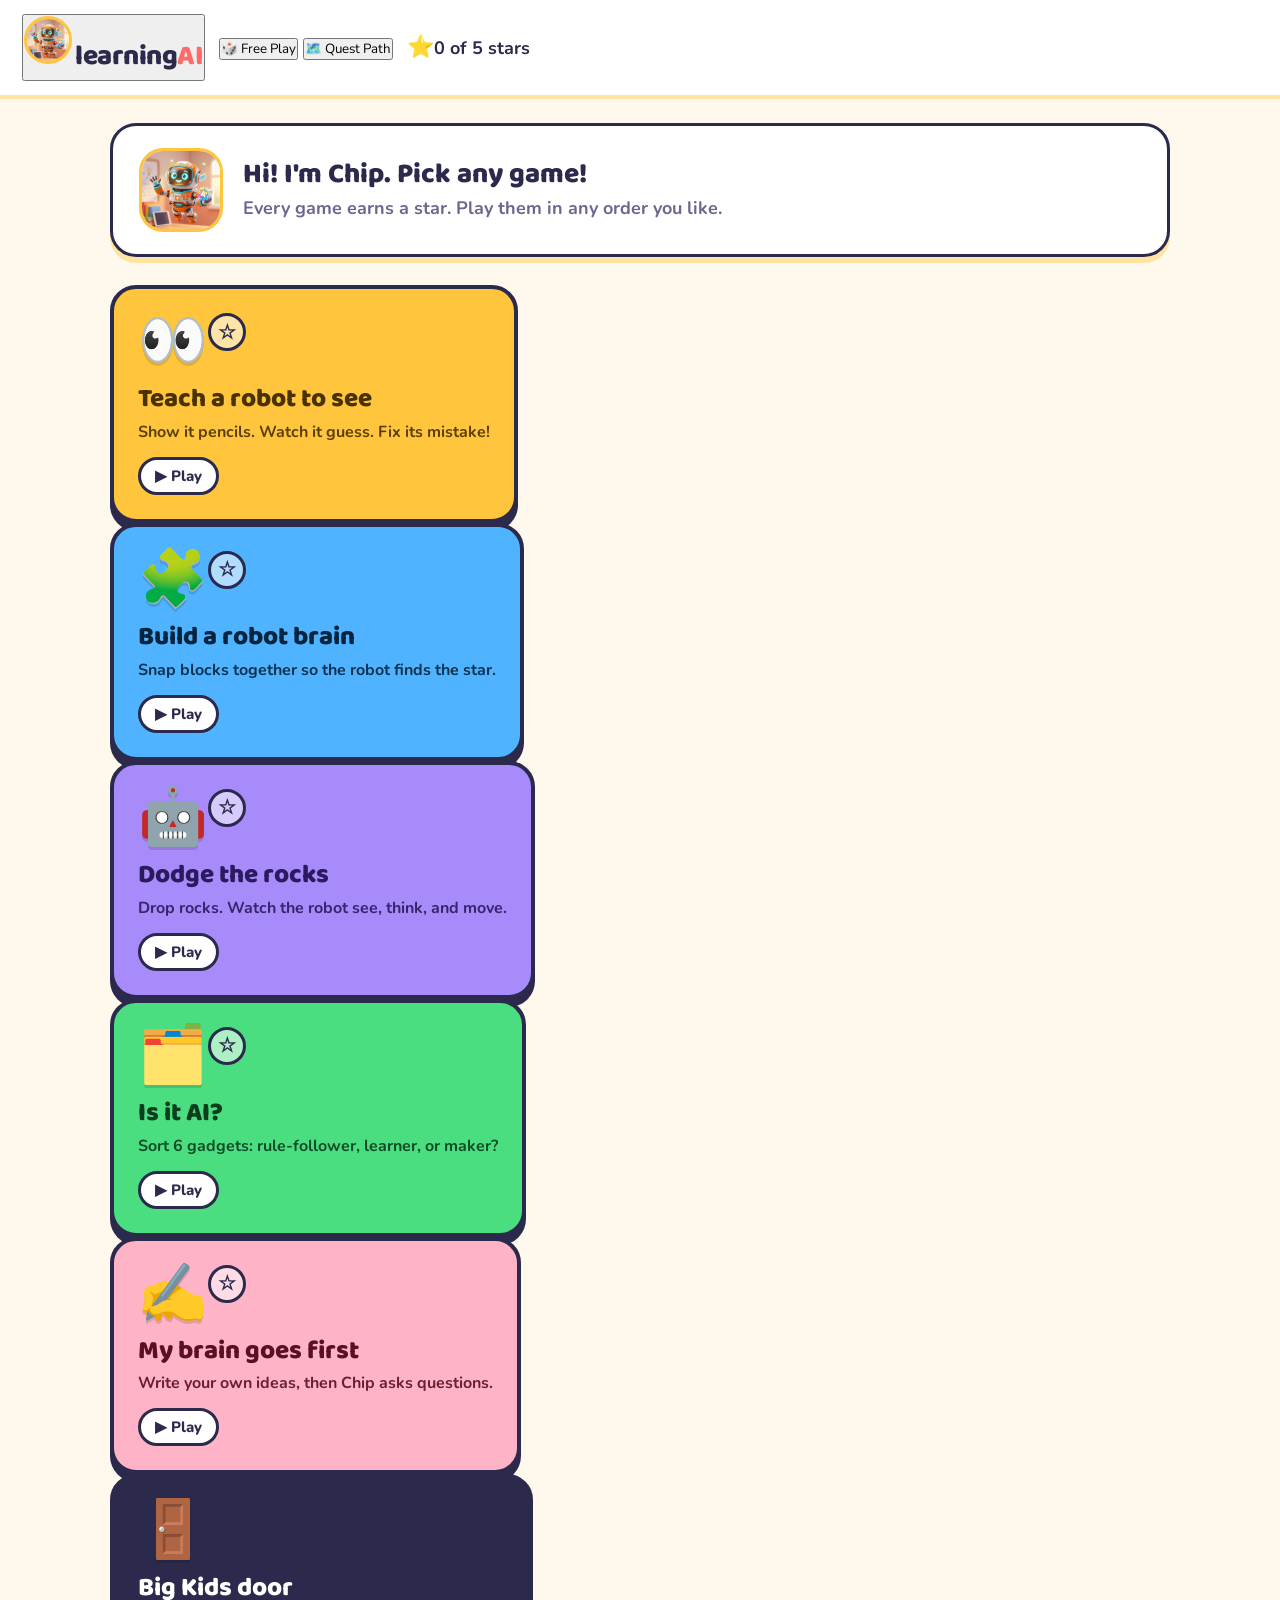
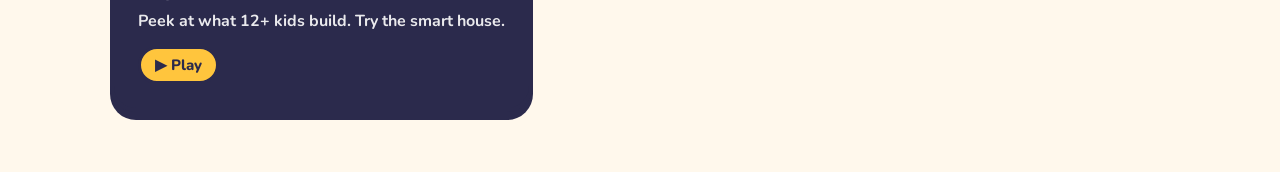
==== commit 647eef9b: "Implement learningAI Kids (ages 6-11) storybook redesign reusing existing lab scripts" ====
--- a/index.html
+++ b/index.html
@@ -3,16 +3,21 @@
 <head>
   <meta charset="UTF-8">
   <meta name="viewport" content="width=device-width, initial-scale=1.0, viewport-fit=cover">
-  <title>learningAI — AI Education for Every Age</title>
-  <meta name="description" content="Zero-cost, privacy-first AI education for every age: a shared AI Literacy Core for everyone, plus K-12 labs featuring in-browser Python WebAssembly, on-device TensorFlow.js, visual Blockly logic, and offline local LLMs.">
+  <title>learningAI — Play &amp; Learn How AI Works!</title>
+  <meta name="description" content="Zero-cost, privacy-first AI education: learningAI Kids (Ages 6–11) with Chip the robot mascot, plus a grown-up gated 12+ Innovation Studio, 200-word Socratic Writing Studio, and AI Literacy Core.">
   <link rel="icon" type="image/svg+xml" href="favicon.svg">
   <link rel="apple-touch-icon" href="favicon.svg">
   <meta name="apple-mobile-web-app-capable" content="yes">
   <meta name="mobile-web-app-capable" content="yes">
-  <meta name="apple-mobile-web-app-status-bar-style" content="black-translucent">
+  <meta name="apple-mobile-web-app-status-bar-style" content="default">
   <meta name="apple-mobile-web-app-title" content="learningAI">
   <link rel="manifest" href="manifest.webmanifest">
-  <meta name="theme-color" content="#00D2FF">
+  <meta name="theme-color" content="#FFF8EC">
+
+  <!-- Google Fonts: Baloo 2 & Nunito -->
+  <link rel="preconnect" href="https://fonts.googleapis.com">
+  <link rel="preconnect" href="https://fonts.gstatic.com" crossorigin>
+  <link href="https://fonts.googleapis.com/css2?family=Baloo+2:wght@700;800&family=Nunito:wght@600;700;800&display=swap" rel="stylesheet">
 
   <!-- Core & Portal Styles -->
   <link rel="stylesheet" href="css/main.css">
@@ -21,632 +26,434 @@
   <link rel="stylesheet" href="css/socratic.css">
   <link rel="stylesheet" href="css/video-theater.css">
   <link rel="stylesheet" href="css/literacy.css">
-  <link rel="stylesheet" href="css/vocabulary.css">
 </head>
 <body>
 
-  <!-- Top Navigation Header -->
-  <header class="app-header">
-    <div class="brand-container" id="brandHomeLink">
-      <img src="favicon.svg" alt="learningAI Logo" class="brand-logo">
-      <span class="brand-name">learningAI</span>
-      <span class="brand-badge">Zero Cost • Privacy First</span>
-    </div>
-
-    <!-- Portal Switcher Navigation -->
-    <nav class="portal-nav" aria-label="Portal Navigation">
-      <button class="nav-tab active" data-portal="literacy">
-        <span class="nav-tab-icon">🌍</span>
-        <span>AI Literacy Core (All Ages)</span>
+  <!-- ============================================================== -->
+  <!-- KIDS PORTAL (AGES 6–11): WARM STORYBOOK PLAYGROUND             -->
+  <!-- ============================================================== -->
+  <div id="kidsAppContainer">
+    <header class="kids-header">
+      <button type="button" id="btnKidsHomeLogo" class="kids-brand-btn" aria-label="Go to learningAI Home">
+        <img src="assets/images/learning_ai_mascot.jpg" alt="Chip" style="width:48px;height:48px;border-radius:999px;border:3px solid #FFC53D;object-fit:cover;">
+        <span style="font-family:var(--font-display);font-size:28px;font-weight:800;color:#2B2A4C;letter-spacing:-0.5px;">
+          learning<span style="color:#FF6B6B;">AI</span>
+        </span>
       </button>
-      <button class="nav-tab" data-portal="vocabulary">
-        <span class="nav-tab-icon">📖</span>
-        <span>AI Words (Vocabulary)</span>
-      </button>
-      <button class="nav-tab" data-portal="sandbox">
-        <span class="nav-tab-icon">🎨</span>
-        <span>The Sandbox (Ages 6–11)</span>
-      </button>
-      <button class="nav-tab" data-portal="studio">
-        <span class="nav-tab-icon">⚡</span>
-        <span>The Innovation Studio (Ages 12–18)</span>
-      </button>
-      <button class="nav-tab" data-portal="socratic">
-        <span class="nav-tab-icon">🧠</span>
-        <span>Socratic Split-Screen (Co-Pilot)</span>
-      </button>
-    </nav>
-
-    <!-- Header Actions -->
-    <div class="header-actions">
-      <button class="btn-video-theater" id="btnOpenVideoTheater">
-        <span class="icon">🎬</span>
-        <span>Video Theater</span>
-      </button>
-      <button class="btn-zero-cost-info" id="btnZeroCostInfo">
-        <span>$0.00</span>
-        <span class="badge-tag">No Cloud Bills</span>
-      </button>
-    </div>
-  </header>
-
-  <!-- Main Application Body -->
-  <main class="main-wrapper">
-
-    <!-- Zero Cost Infrastructure Callout -->
-    <section class="zero-cost-banner" aria-label="Zero Cost Platform Guarantee">
-      <div class="zero-cost-content">
-        <span class="zero-cost-icon">🛡️</span>
-        <div>
-          <strong>100% In-Browser & Privacy-Preserving Architecture:</strong>
-          Python compiles in browser memory via WebAssembly (Pyodide), computer vision trains on-device via TensorFlow.js, and Generative AI runs offline with Ollama.
-        </div>
-      </div>
-      <div>
-        <span class="badge-tag">Wasm Powered</span>
-        <span class="badge-tag">COPPA / FERPA Safe</span>
-      </div>
-    </section>
-
-    <!-- ============================================================== -->
-    <!-- PORTAL 0: AI LITERACY CORE (EVERYONE)                         -->
-    <!-- ============================================================== -->
-    <section class="portal-section active" id="portalLiteracy">
-      <div id="literacyCoreRoot"></div>
-    </section>
-
-    <!-- ============================================================== -->
-    <!-- AI WORDS: THE VOCABULARY OF AI (EVERYONE)                     -->
-    <!-- ============================================================== -->
-    <section class="portal-section" id="portalVocabulary">
-      <div id="vocabularyRoot"></div>
-    </section>
-
-    <!-- ============================================================== -->
-    <!-- PORTAL 1: THE SANDBOX (AGES 6-11)                             -->
-    <!-- ============================================================== -->
-    <section class="portal-section" id="portalSandbox">
-      
-      <!-- Mascot Banner -->
-      <div class="sandbox-hero">
-        <div class="mascot-card">
-          <img src="assets/images/learning_ai_mascot.jpg" alt="Chip the AI Mascot" class="mascot-avatar">
-          <div class="mascot-speech">
-            <h3>Hi, I'm Chip! Welcome to The Sandbox! 🤖</h3>
-            <p>AI isn't magic or a robot brain—it's math, data, and pattern matching! Choose your grade level below to explore:</p>
+
+      <div class="kids-mode-switch" role="group" aria-label="Game Mode">
+        <button type="button" id="btnModePlay" class="kids-mode-btn active">🎲 Free Play</button>
+        <button type="button" id="btnModeQuest" class="kids-mode-btn">🗺️ Quest Path</button>
+      </div>
+
+      <div id="kidsStarCounter" class="kids-star-pill" aria-live="polite">
+        <span style="font-size:22px;">⭐</span>
+        <span>0 of 5 stars</span>
+      </div>
+    </header>
+
+    <main class="kids-main">
+      <!-- Home Screen (Free Play tiles / Quest Path levels) -->
+      <div id="kidsHomeScreen"></div>
+
+      <!-- Activity Frame (Header + Chip + 3-step strip + Activity View + Next Button) -->
+      <div id="kidsActivityFrame" style="display:none;">
+        <div id="kidsActivityHeaderMount"></div>
+
+        <div id="kidsActVision" style="display:none;"></div>
+        <div id="kidsActRover" style="display:none;"></div>
+        <div id="kidsActBot" style="display:none;"></div>
+        <div id="kidsActSort" style="display:none;"></div>
+        <div id="kidsActWrite" style="display:none;"></div>
+        <div id="kidsActBig" style="display:none;"></div>
+
+        <div id="kidsActivityNextMount"></div>
+      </div>
+    </main>
+  </div>
+
+  <!-- ============================================================== -->
+  <!-- BIG KIDS PORTAL (AGES 12+): GROWN-UP GATED STUDIO & LABS       -->
+  <!-- ============================================================== -->
+  <div id="bigKidsPortalContainer" class="big-kids-portal" style="display:none;">
+
+    <!-- Top Navigation Header -->
+    <header class="app-header">
+      <div class="brand-container">
+        <button type="button" id="btnBackToKidsMode" style="padding:8px 16px;border-radius:999px;border:2px solid #FFC53D;background:#FFF8EC;color:#2B2A4C;font-family:var(--font-display);font-size:15px;font-weight:800;cursor:pointer;display:inline-flex;align-items:center;gap:6px;">
+          🎈 Back to Kids Mode (6–11)
+        </button>
+        <span class="brand-name" style="margin-left:8px;">learningAI 12+</span>
+        <span class="brand-badge">Zero Cost • Privacy First</span>
+      </div>
+
+      <!-- Portal Switcher Navigation -->
+      <nav class="portal-nav" aria-label="12+ Portal Navigation">
+        <button class="nav-tab active" data-portal="studio">
+          <span class="nav-tab-icon">⚡</span>
+          <span>The Innovation Studio (Ages 12–18)</span>
+        </button>
+        <button class="nav-tab" data-portal="socratic">
+          <span class="nav-tab-icon">🧠</span>
+          <span>200-Word Socratic Studio</span>
+        </button>
+        <button class="nav-tab" data-portal="literacy">
+          <span class="nav-tab-icon">🌍</span>
+          <span>AI Literacy Core (All Ages)</span>
+        </button>
+      </nav>
+
+      <!-- Header Actions -->
+      <div class="header-actions">
+        <button class="btn-video-theater" id="btnOpenVideoTheater">
+          <span class="icon">🎬</span>
+          <span>Video Theater</span>
+        </button>
+        <button class="btn-zero-cost-info" id="btnZeroCostInfo">
+          <span>$0.00</span>
+          <span class="badge-tag">No Cloud Bills</span>
+        </button>
+      </div>
+    </header>
+
+    <!-- Main 12+ Application Body -->
+    <main class="main-wrapper">
+
+      <!-- Zero Cost Infrastructure Callout -->
+      <section class="zero-cost-banner" aria-label="Zero Cost Platform Guarantee">
+        <div class="zero-cost-content">
+          <span class="zero-cost-icon">🛡️</span>
+          <div>
+            <strong>100% In-Browser &amp; Privacy-Preserving Architecture:</strong>
+            Python compiles in browser memory via WebAssembly (Pyodide), computer vision trains on-device via TensorFlow.js, and Generative AI runs offline with Ollama.
           </div>
         </div>
-
-        <div class="grade-level-selector">
-          <button class="grade-btn active" data-grade="grade3">3rd Grade: Vision Lab</button>
-          <button class="grade-btn" data-grade="grade4">4th Grade: Blockly Logic</button>
-          <button class="grade-btn" data-grade="grade5">5th Grade: Autonomous Bot</button>
+        <div>
+          <span class="badge-tag">Wasm Powered</span>
+          <span class="badge-tag">COPPA / FERPA Safe</span>
         </div>
-      </div>
-
-      <!-- 3rd Grade: Teachable Machine & Dataset Bias -->
-      <div class="sandbox-module active" id="sandboxGrade3">
-        <div class="vision-lab-grid">
-          
-          <!-- Camera / Synthetic Feeder -->
-          <div class="camera-card">
-            <div style="display:flex; justify-content:space-between; align-items:center;">
-              <h3 style="font-size:1.1rem; color:#fff;">Live Pattern Recognition Camera</h3>
-              <span class="badge-tag">On-Device TensorFlow.js</span>
-            </div>
-
-            <div class="camera-viewport-wrapper">
-              <video id="cameraVideo" class="camera-video" playsinline muted autoplay></video>
-              <canvas id="cameraOverlay" class="camera-canvas-overlay" width="480" height="360"></canvas>
-            </div>
-
-            <div class="camera-controls-row">
-              <button class="btn-pill btn-pill-cyan" id="btnToggleCamera">📷 Start Webcam</button>
-              <button class="btn-pill btn-pill-amber" id="btnTestYellowPencil">✏️ Test Yellow Pencil</button>
-              <button class="btn-pill btn-pill-cyan" id="btnTestBluePencil">✏️ Test Blue Pencil</button>
-              <button class="btn-pill btn-pill-pink" id="btnTestEraser">🧼 Test Pink Eraser</button>
-            </div>
-
-            <!-- Dataset Bias Alert Container -->
-            <div class="bias-alert-card" id="biasAlertCard" style="display:none;">
-              <span class="alert-icon">⚠️</span>
-              <div>
-                <h4>Dataset Bias Alert</h4>
-                <p>The model was trained exclusively on yellow pencils. When presented with a blue pencil, it fails because it lacks diverse training examples!</p>
-                <button class="btn-pill btn-pill-amber" id="btnFixBias" style="margin-top:8px; font-size:0.78rem;">💡 Add Blue Pencils to Training Set</button>
-              </div>
+      </section>
+
+      <!-- PORTAL: THE INNOVATION STUDIO (AGES 12-18) -->
+      <section class="portal-section active" id="portalStudio">
+        <div class="studio-container">
+          <!-- IDE Top Toolbar -->
+          <div class="studio-toolbar">
+            <div class="studio-file-tabs" id="studioFileTabs"></div>
+
+            <div class="studio-actions">
+              <div class="pyodide-status-pill" id="pyodideStatusIndicator">
+                <span class="status-dot"></span>
+                <span>Pyodide 3.11 Wasm Ready ($0 Cloud)</span>
+              </div>
+              <button class="btn-run-code" id="btnRunStudioCode">
+                <span>▶ Run Code</span>
+              </button>
             </div>
           </div>
 
-          <!-- Training Data & Confidence Meters -->
-          <div class="training-dashboard">
-            <h3 style="font-size:1.1rem; color:#fff;">Real-Time Classification Output</h3>
-
-            <div class="confidence-meter-card">
-              <div class="confidence-header">
-                <span>✏️ Pencil Class</span>
-                <span id="pencilConfidencePct" style="color:var(--accent-amber);">98%</span>
-              </div>
-              <div class="confidence-bar-bg">
-                <div class="confidence-fill fill-pencil" id="pencilBarFill" style="width: 98%;"></div>
-              </div>
-            </div>
-
-            <div class="confidence-meter-card">
-              <div class="confidence-header">
-                <span>🧼 Eraser Class</span>
-                <span id="eraserConfidencePct" style="color:var(--accent-pink);">2%</span>
-              </div>
-              <div class="confidence-bar-bg">
-                <div class="confidence-fill fill-eraser" id="eraserBarFill" style="width: 2%;"></div>
-              </div>
-            </div>
-
-            <div class="bins-container">
-              <div class="dataset-bin active">
-                <span style="font-size:1.5rem;">✏️</span>
-                <div style="font-size:0.85rem; font-weight:700; color:#fff;">Pencil Samples</div>
-                <div class="bin-count" id="pencilSampleCount" style="color:var(--accent-amber);">20</div>
-                <div style="font-size:0.75rem; color:var(--text-muted);">Trained Features</div>
-              </div>
-
-              <div class="dataset-bin">
-                <span style="font-size:1.5rem;">🧼</span>
-                <div style="font-size:0.85rem; font-weight:700; color:#fff;">Eraser Samples</div>
-                <div class="bin-count" id="eraserSampleCount" style="color:var(--accent-pink);">20</div>
-                <div style="font-size:0.75rem; color:var(--text-muted);">Trained Features</div>
-              </div>
-            </div>
-
-            <div style="background: rgba(0,0,0,0.2); padding:12px; border-radius:10px; font-size:0.82rem; color:var(--text-muted);">
-              <strong>Pedagogical Insight:</strong> Computers don't know what a "pencil" is. They calculate mathematical histograms of pixel color, edges, and aspect ratios. If you only show it yellow pencils, it assumes "pencil = yellow"!
-            </div>
-          </div>
-
-        </div>
-      </div>
-
-      <!-- 4th Grade: Visual Blockly Maze -->
-      <div class="sandbox-module" id="sandboxGrade4">
-        <div class="blockly-grid">
-          
-          <!-- Block Palette & Workspace -->
-          <div class="block-palette">
-            <div style="display:flex; justify-content:space-between; align-items:center;">
-              <h3 style="font-size:1.1rem; color:#fff;">Blockly Visual Logic Blocks</h3>
-              <span class="badge-tag">Drag & Drop Logic</span>
-            </div>
-
-            <p style="font-size:0.84rem; color:var(--text-muted);">Click blocks to snap them into your autonomous program sequence:</p>
-
-            <div style="display:flex; flex-wrap:wrap; gap:8px;">
-              <div class="code-puzzle-block block-move" data-action="forward">🚀 Move Forward</div>
-              <div class="code-puzzle-block block-turn" data-action="turn_left">↺ Turn Left (90°)</div>
-              <div class="code-puzzle-block block-turn" data-action="turn_right">↻ Turn Right (90°)</div>
-              <div class="code-puzzle-block block-if" data-action="if_obstacle_turn">❓ IF Obstacle Ahead → Turn Right</div>
-            </div>
-
-            <h4 style="font-size:0.9rem; color:#fff; margin-top:8px;">Your Program Sequence:</h4>
-            <div class="block-workspace" id="blockWorkspace">
-              <div class="code-puzzle-block block-start">▶ WHEN Program Starts</div>
-              <div class="code-puzzle-block block-move" data-action="forward">🚀 Move Forward</div>
-              <div class="code-puzzle-block block-if" data-action="if_obstacle_turn">❓ IF Obstacle Ahead → Turn Right</div>
-              <div class="code-puzzle-block block-move" data-action="forward">🚀 Move Forward</div>
-            </div>
-
-            <div style="display:flex; gap:10px;">
-              <button class="btn-pill btn-pill-cyan" id="btnRunMazeProgram">▶ Execute Program</button>
-              <button class="btn-pill btn-pill-amber" id="btnResetMaze">🔄 Reset Rover</button>
-              <button class="btn-pill" id="btnClearBlocks" style="background:rgba(255,255,255,0.1); color:#fff;">Clear All</button>
-            </div>
-          </div>
-
-          <!-- Maze Simulation Canvas -->
-          <div class="maze-canvas-wrapper">
-            <div style="display:flex; justify-content:space-between; width:100%; align-items:center;">
-              <h3 style="font-size:1.1rem; color:#fff;">Rover Navigation Grid</h3>
-              <span id="mazeStatusText" style="font-size:0.84rem; color:var(--primary-cyan); font-weight:600;">Ready to execute.</span>
-            </div>
-
-            <canvas id="mazeCanvas" width="288" height="288"></canvas>
-
-            <div style="font-size:0.82rem; color:var(--text-muted); text-align:center;">
-              Blue Circle: <strong>Rover</strong> | 🧱: <strong>Obstacle Rock</strong> | ⭐: <strong>Goal Star</strong>
-            </div>
-          </div>
-
-        </div>
-      </div>
-
-      <!-- 5th Grade: 2D Autonomous Robot Sandbox -->
-      <div class="sandbox-module" id="sandboxGrade5">
-        <div class="agent-grid">
-          
-          <div class="robot-canvas-card">
-            <div style="display:flex; justify-content:space-between; align-items:center;">
-              <h3 style="font-size:1.1rem; color:#fff;">2D Virtual Robot Hardware Simulator</h3>
-              <span class="badge-tag">LIDAR Raycasting</span>
-            </div>
-
-            <canvas id="robotCanvas" width="560" height="350"></canvas>
-
-            <div style="display:flex; justify-content:space-between; align-items:center; flex-wrap:wrap; gap:10px;">
-              <div style="display:flex; gap:8px;">
-                <button class="btn-pill btn-pill-cyan" id="btnToggleAgentAuto">⏸ Pause Autonomy</button>
-                <button class="btn-pill btn-pill-amber" id="btnClearAgentObs">Clear Obstacles</button>
-                <button class="btn-pill" id="btnResetAgentBot" style="background:rgba(255,255,255,0.1); color:#fff;">Reset Bot</button>
-              </div>
-              <span style="font-size:0.8rem; color:var(--text-muted);">💡 Click anywhere on the grid to drop new obstacle blocks!</span>
-            </div>
-          </div>
-
-          <div class="sensor-telemetry-card">
-            <h3 style="font-size:1.1rem; color:#fff;">Intelligent Control Loop</h3>
-
-            <div class="loop-visualizer">
-              <span class="loop-step active" id="loopStepInput">1. INPUT<br/>(Sensors)</span>
-              <span style="color:var(--primary-cyan);">➔</span>
-              <span class="loop-step active" id="loopStepProcess">2. PROCESS<br/>(Algorithm)</span>
-              <span style="color:var(--primary-cyan);">➔</span>
-              <span class="loop-step active" id="loopStepOutput">3. OUTPUT<br/>(Motors)</span>
-            </div>
-
-            <div style="background:rgba(0,0,0,0.3); border-radius:10px; padding:12px;">
-              <h4 style="font-size:0.88rem; color:#00d2ff; margin-bottom:6px;">LIDAR Rangefinder Telemetry</h4>
-              <div id="sensorTelemetryReadout" style="font-family:var(--font-mono); font-size:0.82rem;"></div>
-            </div>
-
-            <div style="background:rgba(0,0,0,0.3); border-radius:10px; padding:12px; font-size:0.82rem; color:var(--text-muted);">
-              <strong>Braitenberg Vehicle Principle:</strong> The rover uses 3 simulated laser rays. When an obstacle drops within 45 pixels, the algorithmic processor calculates unequal wheel speeds to turn away automatically without human teleoperation!
-            </div>
-          </div>
-
-        </div>
-      </div>
-
-    </section>
-
-    <!-- ============================================================== -->
-    <!-- PORTAL 2: THE INNOVATION STUDIO (AGES 12-18)                  -->
-    <!-- ============================================================== -->
-    <section class="portal-section" id="portalStudio">
-      
-      <div class="studio-container">
-        
-        <!-- IDE Top Toolbar -->
-        <div class="studio-toolbar">
-          <div class="studio-file-tabs" id="studioFileTabs">
-            <!-- Tabs injected dynamically -->
-          </div>
-
-          <div class="studio-actions">
-            <div class="pyodide-status-pill" id="pyodideStatusIndicator">
-              <span class="status-dot"></span>
-              <span>Pyodide 3.11 Wasm Ready ($0 Cloud)</span>
-            </div>
-            <button class="btn-run-code" id="btnRunStudioCode">
-              <span>▶ Run Code</span>
-            </button>
+          <!-- Dual Pane VS Code Split Screen -->
+          <div class="studio-dual-pane">
+            <!-- Left: Code Editor -->
+            <div class="editor-pane-card">
+              <div class="editor-header-bar">
+                <span id="activeEditorFileName">agri_sorter.py</span>
+                <span>Python 3.11 • UTF-8</span>
+              </div>
+              <textarea id="codeEditorArea" class="code-editor-area" spellcheck="false"></textarea>
+            </div>
+
+            <!-- Right: Interactive Lab & Terminal -->
+            <div class="output-pane-card">
+              <div class="output-header-bar">
+                <span>INTERACTIVE DATA VISUALIZATION &amp; OUTPUT</span>
+                <span>Zero-Server Compute</span>
+              </div>
+
+              <div class="output-content-scroll">
+                <!-- 1. Agri-Sorter Lab -->
+                <div id="studioOutputAgri" class="agri-sorter-visualizer">
+                  <div style="display:flex; justify-content:space-between; align-items:center;">
+                    <h4 style="color:#fff; font-size:0.95rem;">Agri-Sorter: Field Crop Leaf Inspector</h4>
+                    <span class="badge-tag">CNN Image Classifier</span>
+                  </div>
+
+                  <div class="agri-sample-grid">
+                    <div class="agri-sample-card active" data-sample-id="sample1">
+                      <div style="font-size:1.8rem;">🌽</div>
+                      <div style="font-size:0.82rem; font-weight:700; color:#fff;">Corn #101</div>
+                      <span class="agri-sample-badge badge-healthy">Healthy</span>
+                    </div>
+                    <div class="agri-sample-card" data-sample-id="sample2">
+                      <div style="font-size:1.8rem;">🍂</div>
+                      <div style="font-size:0.82rem; font-weight:700; color:#fff;">Corn #204</div>
+                      <span class="agri-sample-badge badge-blight">Leaf Blight</span>
+                    </div>
+                    <div class="agri-sample-card" data-sample-id="sample3">
+                      <div style="font-size:1.8rem;">🌾</div>
+                      <div style="font-size:0.82rem; font-weight:700; color:#fff;">Corn #309</div>
+                      <span class="agri-sample-badge badge-rust">Common Rust</span>
+                    </div>
+                  </div>
+
+                  <div id="agriDiagnosisOutput"></div>
+
+                  <div>
+                    <h5 style="font-size:0.82rem; color:var(--text-muted); margin-bottom:6px;">Model Evaluation: Confusion Matrix</h5>
+                    <table class="confusion-matrix-table">
+                      <thead>
+                        <tr>
+                          <th>Actual \ Predicted</th>
+                          <th>Healthy</th>
+                          <th>Blight</th>
+                          <th>Rust</th>
+                        </tr>
+                      </thead>
+                      <tbody>
+                        <tr>
+                          <td>Healthy Corn</td>
+                          <td class="matrix-cell-high">98.2%</td>
+                          <td class="matrix-cell-low">1.2%</td>
+                          <td class="matrix-cell-low">0.6%</td>
+                        </tr>
+                        <tr>
+                          <td>Leaf Blight</td>
+                          <td class="matrix-cell-low">2.4%</td>
+                          <td class="matrix-cell-high">94.6%</td>
+                          <td class="matrix-cell-low">3.0%</td>
+                        </tr>
+                        <tr>
+                          <td>Common Rust</td>
+                          <td class="matrix-cell-low">1.0%</td>
+                          <td class="matrix-cell-low">2.9%</td>
+                          <td class="matrix-cell-high">96.1%</td>
+                        </tr>
+                      </tbody>
+                    </table>
+                  </div>
+                </div>
+
+                <!-- 2. Smart Home IoT Lab -->
+                <div id="studioOutputSmartHome" style="display:none; flex-direction:column; gap:14px;">
+                  <div style="display:flex; justify-content:space-between; align-items:center;">
+                    <h4 style="color:#fff; font-size:0.95rem;">Smart Home IoT Simulator</h4>
+                    <span class="badge-tag">Web Speech API</span>
+                  </div>
+
+                  <div class="voice-command-bar">
+                    <div style="flex:1;">
+                      <span style="font-size:0.75rem; text-transform:uppercase; color:var(--text-muted);">Voice Transcript:</span>
+                      <div id="voiceTranscriptText" style="font-size:0.85rem; color:#fff; font-weight:600;">Click mic and say: "Turn on the living room lights"</div>
+                    </div>
+                    <button class="btn-mic" id="btnSmartHomeMic">🎤 Speak Command</button>
+                  </div>
+
+                  <div class="smart-home-floorplan">
+                    <div class="iot-room" id="roomLivingRoom">
+                      <div style="display:flex; justify-content:space-between; align-items:center;">
+                        <strong>🛋️ Living Room</strong>
+                        <input type="checkbox" id="toggleLivingLight">
+                      </div>
+                      <span style="font-size:0.78rem; color:var(--text-muted);">RGB LED Smart Array</span>
+                    </div>
+
+                    <div class="iot-room" id="roomKitchen">
+                      <div style="display:flex; justify-content:space-between; align-items:center;">
+                        <strong>🍳 Kitchen</strong>
+                        <input type="checkbox" id="toggleKitchenLight">
+                      </div>
+                      <span style="font-size:0.78rem; color:var(--text-muted);">Under-cabinet Illumination</span>
+                    </div>
+
+                    <div class="iot-room">
+                      <div style="display:flex; justify-content:space-between; align-items:center;">
+                        <strong>🌡️ Thermostat</strong>
+                        <span id="thermostatDisplayVal" style="font-weight:700; color:var(--primary-cyan);">70°F</span>
+                      </div>
+                      <span style="font-size:0.78rem; color:var(--text-muted);">Climate Control Loop</span>
+                    </div>
+
+                    <div class="iot-room">
+                      <div style="display:flex; justify-content:space-between; align-items:center;">
+                        <strong>🪟 Automated Blinds</strong>
+                        <span id="blindsStatusVal" style="font-weight:700; color:var(--accent-amber);">Closed</span>
+                      </div>
+                      <span style="font-size:0.78rem; color:var(--text-muted);">Servo Actuators</span>
+                    </div>
+                  </div>
+                </div>
+
+                <!-- 3. Ethics & Policy Lab -->
+                <div id="studioOutputEthics" style="display:none; flex-direction:column; gap:14px;">
+                  <div style="display:flex; justify-content:space-between; align-items:center;">
+                    <h4 style="color:#fff; font-size:0.95rem;">AI Ethics &amp; Algorithmic Parity Audit</h4>
+                    <span class="badge-tag">Fairness Metrics</span>
+                  </div>
+
+                  <div style="background:rgba(239, 68, 68, 0.12); border:1px solid rgba(239,68,68,0.3); border-radius:10px; padding:14px;">
+                    <h5 style="color:#ef4444; font-size:0.9rem; margin-bottom:4px;">🚨 Audit Finding: Disparity Ratio 7.17x</h5>
+                    <p style="font-size:0.84rem; color:#cbd5e1;">The facial recognition classifier exhibited an 8.6% false match rate under low-contrast ambient conditions versus 1.2% in studio lighting. This violates standard equality criteria.</p>
+                  </div>
+
+                  <div style="background:rgba(0,0,0,0.25); border-radius:10px; padding:14px;">
+                    <h5 style="font-size:0.88rem; color:#fff; margin-bottom:6px;">Autonomous Vehicle Dilemma (Trolley Problem Algorithm)</h5>
+                    <p style="font-size:0.82rem; color:var(--text-muted); line-height:1.5;">When an unavoidable collision occurs, how should autonomous trajectory planners weigh passenger survival vs. pedestrian density? Students write policy constraints directly in code.</p>
+                  </div>
+                </div>
+
+                <!-- 4. Capstone Transformer Lab -->
+                <div id="studioOutputTransformer" style="display:none;" class="transformer-lab-container">
+                  <div style="display:flex; justify-content:space-between; align-items:center;">
+                    <h4 style="color:#fff; font-size:0.95rem;">Transformer Attention &amp; Tokenizer Playground</h4>
+                    <span class="badge-tag">Llama-3 Architecture</span>
+                  </div>
+
+                  <div class="tokenizer-card">
+                    <div style="display:flex; justify-content:space-between; align-items:center; margin-bottom:6px;">
+                      <span style="font-size:0.8rem; color:var(--text-muted);">Type text to see real-time BPE Tokenizer chunking &amp; IDs:</span>
+                      <span id="tokenCountVal" style="font-size:0.8rem; font-weight:700; color:var(--primary-cyan);">6 tokens</span>
+                    </div>
+                    <input type="text" id="tokenizerTextInput" value="Local Generative AI is here." style="width:100%; background:#040711; border:1px solid rgba(255,255,255,0.1); border-radius:6px; padding:8px 12px; color:#fff; font-family:var(--font-mono); font-size:0.88rem; outline:none;">
+                    <div id="tokenChipsContainer" class="token-chips-display"></div>
+                  </div>
+
+                  <div>
+                    <h5 style="font-size:0.82rem; color:var(--text-muted); margin-bottom:6px;">Multi-Head Self-Attention Relational Graph</h5>
+                    <canvas id="attentionMatrixCanvas" class="attention-matrix-canvas"></canvas>
+                  </div>
+
+                  <div class="vram-calculator-box">
+                    <div style="display:flex; justify-content:space-between; align-items:center;">
+                      <strong>VRAM &amp; Parameter Calculator</strong>
+                      <div style="display:flex; gap:8px;">
+                        <select id="vramParamSelect" style="background:#111b2e; color:#fff; border:1px solid rgba(255,255,255,0.1); border-radius:4px; padding:4px 8px; font-size:0.78rem;">
+                          <option value="1">1B Params</option>
+                          <option value="7">7B Params</option>
+                          <option value="8" selected>8B Params (Llama 3)</option>
+                          <option value="14">14B Params</option>
+                          <option value="70">70B Params</option>
+                        </select>
+                        <select id="vramQuantSelect" style="background:#111b2e; color:#fff; border:1px solid rgba(255,255,255,0.1); border-radius:4px; padding:4px 8px; font-size:0.78rem;">
+                          <option value="16">16-bit (FP16)</option>
+                          <option value="8">8-bit (INT8)</option>
+                          <option value="4" selected>4-bit (GGUF/AWQ)</option>
+                        </select>
+                      </div>
+                    </div>
+                    <div id="vramCalcResult"></div>
+                  </div>
+
+                  <div style="background:rgba(0,210,255,0.06); border:1px solid rgba(0,210,255,0.25); border-radius:10px; padding:12px;">
+                    <div style="display:flex; justify-content:space-between; align-items:center; margin-bottom:6px;">
+                      <strong style="color:var(--primary-cyan); font-size:0.88rem;">Offline Local Model Launcher (Ollama / LM Studio)</strong>
+                      <button class="btn-pill btn-pill-cyan" id="btnTestLocalOllama" style="font-size:0.75rem; padding:4px 10px;">Ping Local Ollama</button>
+                    </div>
+                    <p style="font-size:0.82rem; color:var(--text-muted); line-height:1.5;">Run sovereign open-source models directly on your hardware without monthly subscription fees or cloud latency.</p>
+                    <div id="localOllamaStatus" style="margin-top:8px; font-size:0.8rem;"></div>
+                  </div>
+                </div>
+
+                <!-- Terminal Console Output -->
+                <div>
+                  <h5 style="font-size:0.82rem; color:var(--text-muted); margin-bottom:6px;">Terminal Console (Standard Output &amp; Exceptions)</h5>
+                  <pre id="studioTerminal" class="terminal-window">$ Ready for execution. Click 'Run Code' or press Ctrl+Enter.</pre>
+                </div>
+              </div>
+            </div>
           </div>
         </div>
-
-        <!-- Dual Pane VS Code Split Screen -->
-        <div class="studio-dual-pane">
-          
-          <!-- Left: Code Editor -->
-          <div class="editor-pane-card">
-            <div class="editor-header-bar">
-              <span id="activeEditorFileName">agri_sorter.py</span>
-              <span>Python 3.11 • UTF-8</span>
-            </div>
-            <textarea id="codeEditorArea" class="code-editor-area" spellcheck="false"></textarea>
+      </section>
+
+      <!-- PORTAL: SOCRATIC SPLIT-SCREEN ("DRAFT & UNLOCK") -->
+      <section class="portal-section" id="portalSocratic">
+        <div class="socratic-container">
+          <!-- Socratic Top Bar -->
+          <div class="socratic-top-bar">
+            <div class="topic-selector-group">
+              <span style="font-size:0.88rem; font-weight:700; color:#fff;">Curriculum Topic:</span>
+              <select id="socraticTopicSelect" class="topic-select">
+                <option value="arch_bridges">History &amp; Engineering: Roman Stone Arch Bridges &amp; Mortar Load</option>
+                <option value="renewable_grid">Environmental Science: Renewable Energy Grid Reliability &amp; Storage</option>
+              </select>
+            </div>
+
+            <div style="display:flex; align-items:center; gap:12px;">
+              <button class="btn-pill" id="btnLoadSampleDraft" style="background:rgba(255,255,255,0.08); color:#fff; font-size:0.8rem;">📝 Load Sample Draft</button>
+              <div class="gatekeeper-status-badge gatekeeper-locked" id="gatekeeperBadge">
+                <span>🔒 AI Locked</span>
+                <span style="font-size:0.75rem; font-weight:normal;">(200 words needed)</span>
+              </div>
+            </div>
           </div>
 
-          <!-- Right: Interactive Lab & Terminal -->
-          <div class="output-pane-card">
-            <div class="output-header-bar">
-              <span>INTERACTIVE DATA VISUALIZATION & OUTPUT</span>
-              <span>Zero-Server Compute</span>
-            </div>
-
-            <div class="output-content-scroll">
-              
-              <!-- 1. Agri-Sorter Lab -->
-              <div id="studioOutputAgri" class="agri-sorter-visualizer">
-                <div style="display:flex; justify-content:space-between; align-items:center;">
-                  <h4 style="color:#fff; font-size:0.95rem;">Agri-Sorter: Field Crop Leaf Inspector</h4>
-                  <span class="badge-tag">CNN Image Classifier</span>
-                </div>
-
-                <div class="agri-sample-grid">
-                  <div class="agri-sample-card active" data-sample-id="sample1">
-                    <div style="font-size:1.8rem;">🌽</div>
-                    <div style="font-size:0.82rem; font-weight:700; color:#fff;">Corn #101</div>
-                    <span class="agri-sample-badge badge-healthy">Healthy</span>
-                  </div>
-                  <div class="agri-sample-card" data-sample-id="sample2">
-                    <div style="font-size:1.8rem;">🍂</div>
-                    <div style="font-size:0.82rem; font-weight:700; color:#fff;">Corn #204</div>
-                    <span class="agri-sample-badge badge-blight">Leaf Blight</span>
-                  </div>
-                  <div class="agri-sample-card" data-sample-id="sample3">
-                    <div style="font-size:1.8rem;">🌾</div>
-                    <div style="font-size:0.82rem; font-weight:700; color:#fff;">Corn #309</div>
-                    <span class="agri-sample-badge badge-rust">Common Rust</span>
-                  </div>
-                </div>
-
-                <div id="agriDiagnosisOutput"></div>
-
-                <div>
-                  <h5 style="font-size:0.82rem; color:var(--text-muted); margin-bottom:6px;">Model Evaluation: Confusion Matrix</h5>
-                  <table class="confusion-matrix-table">
-                    <thead>
-                      <tr>
-                        <th>Actual \ Predicted</th>
-                        <th>Healthy</th>
-                        <th>Blight</th>
-                        <th>Rust</th>
-                      </tr>
-                    </thead>
-                    <tbody>
-                      <tr>
-                        <td>Healthy Corn</td>
-                        <td class="matrix-cell-high">98.2%</td>
-                        <td class="matrix-cell-low">1.2%</td>
-                        <td class="matrix-cell-low">0.6%</td>
-                      </tr>
-                      <tr>
-                        <td>Leaf Blight</td>
-                        <td class="matrix-cell-low">2.4%</td>
-                        <td class="matrix-cell-high">94.6%</td>
-                        <td class="matrix-cell-low">3.0%</td>
-                      </tr>
-                      <tr>
-                        <td>Common Rust</td>
-                        <td class="matrix-cell-low">1.0%</td>
-                        <td class="matrix-cell-low">2.9%</td>
-                        <td class="matrix-cell-high">96.1%</td>
-                      </tr>
-                    </tbody>
-                  </table>
-                </div>
-              </div>
-
-              <!-- 2. Smart Home IoT Lab -->
-              <div id="studioOutputSmartHome" style="display:none; flex-direction:column; gap:14px;">
-                <div style="display:flex; justify-content:space-between; align-items:center;">
-                  <h4 style="color:#fff; font-size:0.95rem;">Smart Home IoT Simulator</h4>
-                  <span class="badge-tag">Web Speech API</span>
-                </div>
-
-                <div class="voice-command-bar">
-                  <div style="flex:1;">
-                    <span style="font-size:0.75rem; text-transform:uppercase; color:var(--text-muted);">Voice Transcript:</span>
-                    <div id="voiceTranscriptText" style="font-size:0.85rem; color:#fff; font-weight:600;">Click mic and say: "Turn on the living room lights"</div>
-                  </div>
-                  <button class="btn-mic" id="btnSmartHomeMic">🎤 Speak Command</button>
-                </div>
-
-                <div class="smart-home-floorplan">
-                  <div class="iot-room" id="roomLivingRoom">
-                    <div style="display:flex; justify-content:space-between; align-items:center;">
-                      <strong>🛋️ Living Room</strong>
-                      <input type="checkbox" id="toggleLivingLight">
-                    </div>
-                    <span style="font-size:0.78rem; color:var(--text-muted);">RGB LED Smart Array</span>
-                  </div>
-
-                  <div class="iot-room" id="roomKitchen">
-                    <div style="display:flex; justify-content:space-between; align-items:center;">
-                      <strong>🍳 Kitchen</strong>
-                      <input type="checkbox" id="toggleKitchenLight">
-                    </div>
-                    <span style="font-size:0.78rem; color:var(--text-muted);">Under-cabinet Illumination</span>
-                  </div>
-
-                  <div class="iot-room">
-                    <div style="display:flex; justify-content:space-between; align-items:center;">
-                      <strong>🌡️ Thermostat</strong>
-                      <span id="thermostatDisplayVal" style="font-weight:700; color:var(--primary-cyan);">70°F</span>
-                    </div>
-                    <span style="font-size:0.78rem; color:var(--text-muted);">Climate Control Loop</span>
-                  </div>
-
-                  <div class="iot-room">
-                    <div style="display:flex; justify-content:space-between; align-items:center;">
-                      <strong>🪟 Automated Blinds</strong>
-                      <span id="blindsStatusVal" style="font-weight:700; color:var(--accent-amber);">Closed</span>
-                    </div>
-                    <span style="font-size:0.78rem; color:var(--text-muted);">Servo Actuators</span>
-                  </div>
-                </div>
-              </div>
-
-              <!-- 3. Ethics & Policy Lab -->
-              <div id="studioOutputEthics" style="display:none; flex-direction:column; gap:14px;">
-                <div style="display:flex; justify-content:space-between; align-items:center;">
-                  <h4 style="color:#fff; font-size:0.95rem;">AI Ethics & Algorithmic Parity Audit</h4>
-                  <span class="badge-tag">Fairness Metrics</span>
-                </div>
-
-                <div style="background:rgba(239, 68, 68, 0.12); border:1px solid rgba(239,68,68,0.3); border-radius:10px; padding:14px;">
-                  <h5 style="color:#ef4444; font-size:0.9rem; margin-bottom:4px;">🚨 Audit Finding: Disparity Ratio 7.17x</h5>
-                  <p style="font-size:0.84rem; color:#cbd5e1;">The facial recognition classifier exhibited an 8.6% false match rate under low-contrast ambient conditions versus 1.2% in studio lighting. This violates standard equality criteria.</p>
-                </div>
-
-                <div style="background:rgba(0,0,0,0.25); border-radius:10px; padding:14px;">
-                  <h5 style="font-size:0.88rem; color:#fff; margin-bottom:6px;">Autonomous Vehicle Dilemma (Trolley Problem Algorithm)</h5>
-                  <p style="font-size:0.82rem; color:var(--text-muted); line-height:1.5;">When an unavoidable collision occurs, how should autonomous trajectory planners weigh passenger survival vs. pedestrian density? Students write policy constraints directly in code.</p>
-                </div>
-              </div>
-
-              <!-- 4. Capstone Transformer Lab -->
-              <div id="studioOutputTransformer" style="display:none;" class="transformer-lab-container">
-                <div style="display:flex; justify-content:space-between; align-items:center;">
-                  <h4 style="color:#fff; font-size:0.95rem;">Transformer Attention & Tokenizer Playground</h4>
-                  <span class="badge-tag">Llama-3 Architecture</span>
-                </div>
-
-                <div class="tokenizer-card">
-                  <div style="display:flex; justify-content:space-between; align-items:center; margin-bottom:6px;">
-                    <span style="font-size:0.8rem; color:var(--text-muted);">Type text to see real-time BPE Tokenizer chunking & IDs:</span>
-                    <span id="tokenCountVal" style="font-size:0.8rem; font-weight:700; color:var(--primary-cyan);">6 tokens</span>
-                  </div>
-                  <input type="text" id="tokenizerTextInput" value="Local Generative AI is here." style="width:100%; background:#040711; border:1px solid rgba(255,255,255,0.1); border-radius:6px; padding:8px 12px; color:#fff; font-family:var(--font-mono); font-size:0.88rem; outline:none;">
-                  <div id="tokenChipsContainer" class="token-chips-display"></div>
-                </div>
-
-                <div>
-                  <h5 style="font-size:0.82rem; color:var(--text-muted); margin-bottom:6px;">Multi-Head Self-Attention Relational Graph</h5>
-                  <canvas id="attentionMatrixCanvas" class="attention-matrix-canvas"></canvas>
-                </div>
-
-                <div class="vram-calculator-box">
-                  <div style="display:flex; justify-content:space-between; align-items:center;">
-                    <strong>VRAM & Parameter Calculator</strong>
-                    <div style="display:flex; gap:8px;">
-                      <select id="vramParamSelect" style="background:#111b2e; color:#fff; border:1px solid rgba(255,255,255,0.1); border-radius:4px; padding:4px 8px; font-size:0.78rem;">
-                        <option value="1">1B Params</option>
-                        <option value="7">7B Params</option>
-                        <option value="8" selected>8B Params (Llama 3)</option>
-                        <option value="14">14B Params</option>
-                        <option value="70">70B Params</option>
-                      </select>
-                      <select id="vramQuantSelect" style="background:#111b2e; color:#fff; border:1px solid rgba(255,255,255,0.1); border-radius:4px; padding:4px 8px; font-size:0.78rem;">
-                        <option value="16">16-bit (FP16)</option>
-                        <option value="8">8-bit (INT8)</option>
-                        <option value="4" selected>4-bit (GGUF/AWQ)</option>
-                      </select>
-                    </div>
-                  </div>
-                  <div id="vramCalcResult"></div>
-                </div>
-
-                <div style="background:rgba(0,210,255,0.06); border:1px solid rgba(0,210,255,0.25); border-radius:10px; padding:12px;">
-                  <div style="display:flex; justify-content:space-between; align-items:center; margin-bottom:6px;">
-                    <strong style="color:var(--primary-cyan); font-size:0.88rem;">Offline Local Model Launcher (Ollama / LM Studio)</strong>
-                    <button class="btn-pill btn-pill-cyan" id="btnTestLocalOllama" style="font-size:0.75rem; padding:4px 10px;">Ping Local Ollama</button>
-                  </div>
-                  <p style="font-size:0.82rem; color:var(--text-muted); line-height:1.5;">Run sovereign open-source models directly on your hardware without monthly subscription fees or cloud latency.</p>
-                  <div id="localOllamaStatus" style="margin-top:8px; font-size:0.8rem;"></div>
-                </div>
-              </div>
-
-              <!-- Terminal Console Output -->
-              <div>
-                <h5 style="font-size:0.82rem; color:var(--text-muted); margin-bottom:6px;">Terminal Console (Standard Output & Exceptions)</h5>
-                <pre id="studioTerminal" class="terminal-window">$ Ready for execution. Click 'Run Code' or press Ctrl+Enter.</pre>
-              </div>
-
-            </div>
-          </div>
-
-        </div>
-
-      </div>
-
-    </section>
-
-    <!-- ============================================================== -->
-    <!-- PORTAL 3: SOCRATIC SPLIT-SCREEN ("DRAFT & UNLOCK")            -->
-    <!-- ============================================================== -->
-    <section class="portal-section" id="portalSocratic">
-      
-      <div class="socratic-container">
-        
-        <!-- Socratic Top Bar -->
-        <div class="socratic-top-bar">
-          <div class="topic-selector-group">
-            <span style="font-size:0.88rem; font-weight:700; color:#fff;">Curriculum Topic:</span>
-            <select id="socraticTopicSelect" class="topic-select">
-              <option value="arch_bridges">History & Engineering: Roman Stone Arch Bridges & Mortar Load</option>
-              <option value="renewable_grid">Environmental Science: Renewable Energy Grid Reliability & Storage</option>
-            </select>
-          </div>
-
-          <div style="display:flex; align-items:center; gap:12px;">
-            <button class="btn-pill" id="btnLoadSampleDraft" style="background:rgba(255,255,255,0.08); color:#fff; font-size:0.8rem;">📝 Load Sample Draft</button>
-            <div class="gatekeeper-status-badge gatekeeper-locked" id="gatekeeperBadge">
-              <span>🔒 AI Locked</span>
-              <span style="font-size:0.75rem; font-weight:normal;">(200 words needed)</span>
+          <!-- Split Grid: Student Editor on Left, Socratic AI on Right -->
+          <div class="socratic-dual-grid">
+            <!-- Left: My Brain Student Editor -->
+            <div class="student-editor-card">
+              <div class="editor-toolbar-mini">
+                <div class="editor-title-area">
+                  <span>✍️</span>
+                  <span>My Brain (Original Student Thought)</span>
+                </div>
+                <div class="word-progress-wrapper">
+                  <span id="wordCountDisplayVal">0 / 200 words</span>
+                  <div class="progress-track">
+                    <div class="progress-fill-bar" id="wordProgressFill"></div>
+                  </div>
+                </div>
+              </div>
+
+              <textarea id="studentEssayText" class="essay-text-area" spellcheck="true"></textarea>
+            </div>
+
+            <!-- Right: Socratic AI Assistant -->
+            <div class="socratic-ai-card locked" id="socraticAiPanel">
+              <!-- Locked Gatekeeper Overlay -->
+              <div class="locked-shield-overlay" id="socraticLockOverlay">
+                <div class="padlock-huge-icon">🔒</div>
+                <h3 style="color:#fff; font-size:1.2rem;">Socratic Tutor is Locked</h3>
+                <p id="socraticLockMessage" style="font-size:0.88rem; color:var(--text-muted); max-width:320px;">
+                  Write at least 200 words of authentic human thought in "My Brain" on the left before the AI unlocks!
+                </p>
+                <div style="font-size:0.76rem; color:var(--accent-amber); background:rgba(255,179,0,0.15); padding:6px 12px; border-radius:6px;">
+                  Pedagogy Rule: No outsourcing critical thinking to algorithms.
+                </div>
+              </div>
+
+              <!-- Unlocked Socratic Chat Interface -->
+              <div class="socratic-header-bar">
+                <div style="display:flex; align-items:center; gap:8px;">
+                  <span style="font-size:1.1rem;">🏛️</span>
+                  <strong style="color:#fff; font-size:0.92rem;">Socratic Mentor (Strict Inquiry Mode)</strong>
+                </div>
+                <span class="badge-tag" style="background:rgba(0,230,118,0.2); color:#00e676;">Unlocked</span>
+              </div>
+
+              <div class="socratic-messages-scroll" id="socraticMessages"></div>
+
+              <div class="socratic-input-bar">
+                <input type="text" id="socraticQuestionInput" class="socratic-input-field" placeholder="Ask for feedback or examine your blind spots...">
+                <button class="btn-ask-socratic" id="btnAskSocratic">Inquire</button>
+              </div>
             </div>
           </div>
         </div>
-
-        <!-- Split Grid: Student Editor on Left, Socratic AI on Right -->
-        <div class="socratic-dual-grid">
-          
-          <!-- Left: My Brain Student Editor -->
-          <div class="student-editor-card">
-            <div class="editor-toolbar-mini">
-              <div class="editor-title-area">
-                <span>✍️</span>
-                <span>My Brain (Original Student Thought)</span>
-              </div>
-              <div class="word-progress-wrapper">
-                <span id="wordCountDisplayVal">0 / 200 words</span>
-                <div class="progress-track">
-                  <div class="progress-fill-bar" id="wordProgressFill"></div>
-                </div>
-              </div>
-            </div>
-
-            <textarea id="studentEssayText" class="essay-text-area" spellcheck="true"></textarea>
-          </div>
-
-          <!-- Right: Socratic AI Assistant -->
-          <div class="socratic-ai-card locked" id="socraticAiPanel">
-            
-            <!-- Locked Gatekeeper Overlay -->
-            <div class="locked-shield-overlay" id="socraticLockOverlay">
-              <div class="padlock-huge-icon">🔒</div>
-              <h3 style="color:#fff; font-size:1.2rem;">Socratic Tutor is Locked</h3>
-              <p id="socraticLockMessage" style="font-size:0.88rem; color:var(--text-muted); max-width:320px;">
-                Write at least 200 words of authentic human thought in "My Brain" on the left before the AI unlocks!
-              </p>
-              <div style="font-size:0.76rem; color:var(--accent-amber); background:rgba(255,179,0,0.15); padding:6px 12px; border-radius:6px;">
-                Pedagogy Rule: No outsourcing critical thinking to algorithms.
-              </div>
-            </div>
-
-            <!-- Unlocked Socratic Chat Interface -->
-            <div class="socratic-header-bar">
-              <div style="display:flex; align-items:center; gap:8px;">
-                <span style="font-size:1.1rem;">🏛️</span>
-                <strong style="color:#fff; font-size:0.92rem;">Socratic Mentor (Strict Inquiry Mode)</strong>
-              </div>
-              <span class="badge-tag" style="background:rgba(0,230,118,0.2); color:#00e676;">Unlocked</span>
-            </div>
-
-            <div class="socratic-messages-scroll" id="socraticMessages">
-              <!-- Messages injected dynamically -->
-            </div>
-
-            <div class="socratic-input-bar">
-              <input type="text" id="socraticQuestionInput" class="socratic-input-field" placeholder="Ask for feedback or examine your blind spots...">
-              <button class="btn-ask-socratic" id="btnAskSocratic">Inquire</button>
-            </div>
-
-          </div>
-
-        </div>
-
-      </div>
-
-    </section>
-
-  </main>
+      </section>
+
+      <!-- PORTAL: AI LITERACY CORE (EVERYONE) -->
+      <section class="portal-section" id="portalLiteracy">
+        <div id="literacyCoreRoot"></div>
+      </section>
+
+    </main>
+  </div>
 
   <!-- ============================================================== -->
   <!-- CINEMATIC VIDEO & VISUAL THEATER MODAL OVERLAY                 -->
   <!-- ============================================================== -->
   <div id="videoTheaterModal" role="dialog" aria-modal="true" aria-label="Video Theater">
-    
-    <!-- Ambient Backlight -->
     <div class="theater-ambient-glow" id="theaterAmbientGlow"></div>
 
-    <!-- Top Bar -->
     <div class="theater-top-bar">
       <div class="theater-badge-group">
         <span class="theater-tag">4K VISUAL MASTER</span>
@@ -655,7 +462,6 @@
       <button class="btn-close-theater" id="btnCloseTheater" title="Close Theater">✕</button>
     </div>
 
-    <!-- Screen Stage -->
     <div class="theater-stage-container">
       <div class="theater-screen-frame">
         <img src="assets/images/learning_ai_hero.jpg" alt="Video Keyframe" class="theater-visual-image" id="theaterVisualImage">
@@ -665,9 +471,7 @@
       </div>
     </div>
 
-    <!-- Bottom Controls -->
     <div class="theater-bottom-controls">
-      <!-- Scrubbing Timeline -->
       <div class="theater-timeline-bar" id="theaterTimeline">
         <div class="theater-timeline-progress" id="theaterProgress"></div>
       </div>
@@ -678,12 +482,9 @@
           <span class="theater-timer" id="theaterTimer">0:00 / 0:46</span>
         </div>
 
-        <div class="theater-chapter-pills" id="theaterChapterPills">
-          <!-- Chapter pills injected by video-theater.js -->
-        </div>
+        <div class="theater-chapter-pills" id="theaterChapterPills"></div>
       </div>
     </div>
-
   </div>
 
   <!-- Scripts -->
@@ -697,8 +498,6 @@
   <script src="js/studio-transformer.js"></script>
   <script src="js/socratic-split.js"></script>
   <script src="js/literacy-core.js"></script>
-  <script src="js/vocabulary-data.js"></script>
-  <script src="js/vocabulary.js"></script>
   <script src="js/app.js"></script>
 
 </body>
--- a/css/main.css
+++ b/css/main.css
@@ -1,5 +1,50 @@
-/* learningAI Core Design System & Global Styles */
+/* learningAI Kids & Core Design System */
 :root {
+  /* Kids Light Theme Tokens (Primary) */
+  --kids-bg: #FFF8EC;
+  --kids-card: #FFFFFF;
+  --kids-soft: #FFF1CC;
+  --kids-edge: #FFE3A3;
+  --kids-disabled: #F1EBDD;
+
+  --kids-ink: #2B2A4C;
+  --kids-muted: #5B5A7A;
+  --kids-placeholder: #8A8AA6;
+
+  --kids-coral: #FF6B6B;
+  --kids-coral-shadow: #D94C4C;
+
+  --kids-yellow: #FFC53D;
+  --kids-yellow-ink: #4A3200;
+  --kids-yellow-shadow: #D9A020;
+
+  --kids-blue: #4FB3FF;
+  --kids-blue-ink: #06243D;
+  --kids-blue-shadow: #2A8BD6;
+
+  --kids-purple: #A78BFA;
+  --kids-purple-ink: #2A1A5E;
+  --kids-purple-shadow: #8465E0;
+
+  --kids-green: #4ADE80;
+  --kids-green-ink: #0B3D1E;
+  --kids-green-shadow: #27B35E;
+  --kids-success-bg: #E3F9EA;
+
+  --kids-pink: #FFB3C6;
+  --kids-pink-ink: #5A1024;
+  --kids-pink-shadow: #E88AA3;
+  --kids-error-bg: #FFE8E8;
+  --kids-error-text: #B3261E;
+
+  --kids-canvas-bg: #E8F4FF;
+  --kids-canvas-alt: #DDEEFF;
+  --kids-grid-line: #D2E6F7;
+
+  --font-display: 'Baloo 2', cursive, -apple-system, BlinkMacSystemFont, sans-serif;
+  --font-body: 'Nunito', -apple-system, BlinkMacSystemFont, "Segoe UI", Roboto, sans-serif;
+
+  /* Legacy 12+ Big Kids Dark Portal Tokens */
   --bg-dark: #070c18;
   --bg-card: rgba(18, 28, 48, 0.75);
   --bg-card-hover: rgba(26, 40, 68, 0.85);
@@ -13,7 +58,7 @@
   --accent-purple: #b388ff;
   --text-main: #f0f4fc;
   --text-muted: #8ea0be;
-  --font-sans: -apple-system, BlinkMacSystemFont, "Segoe UI", Roboto, "Helvetica Neue", Arial, sans-serif;
+  --font-sans: var(--font-body);
   --font-mono: "Fira Code", "SF Mono", Menlo, Consolas, Monaco, monospace;
   --shadow-glow: 0 8px 32px rgba(0, 210, 255, 0.15);
   --radius-lg: 16px;
@@ -28,19 +73,656 @@
   padding: 0;
 }
 
-body {
-  font-family: var(--font-sans);
+html, body {
+  margin: 0;
+  padding: 0;
+  background: var(--kids-bg);
+  color: var(--kids-ink);
+  font-family: var(--font-body);
+  font-size: 18px;
+  line-height: 1.45;
+  font-weight: 700;
+  min-height: 100vh;
+  overflow-x: hidden;
+  -webkit-font-smoothing: antialiased;
+}
+
+a {
+  color: #1F7AE0;
+}
+a:hover {
+  color: var(--kids-coral);
+}
+
+button, textarea, input, select {
+  font-family: inherit;
+}
+
+@keyframes chipBob {
+  0%, 100% { transform: translateY(0); }
+  50% { transform: translateY(-6px); }
+}
+
+@keyframes popIn {
+  0% { transform: scale(0.6); opacity: 0; }
+  70% { transform: scale(1.1); opacity: 1; }
+  100% { transform: scale(1); opacity: 1; }
+}
+
+@keyframes twinkle {
+  0%, 100% { opacity: 0.5; }
+  50% { opacity: 1; }
+}
+
+@keyframes fadeIn {
+  from { opacity: 0; transform: translateY(6px); }
+  to { opacity: 1; transform: translateY(0); }
+}
+
+/* ==========================================================================
+   KIDS SHELL (STICKY HEADER & MAIN CONTAINER)
+   ========================================================================== */
+
+.kids-shell {
+  min-height: 100vh;
+  background: var(--kids-bg);
+  color: var(--kids-ink);
+  display: flex;
+  flex-direction: column;
+}
+
+.kids-header {
+  display: flex;
+  align-items: center;
+  gap: 14px;
+  padding: 14px 22px;
+  padding-top: max(14px, env(safe-area-inset-top));
+  padding-left: max(22px, env(safe-area-inset-left));
+  padding-right: max(22px, env(safe-area-inset-right));
+  background: var(--kids-card);
+  border-bottom: 4px solid var(--kids-edge);
+  flex-wrap: wrap;
+  position: sticky;
+  top: 0;
+  z-index: 50;
+}
+
+.kids-logo-btn {
+  display: flex;
+  align-items: center;
+  gap: 10px;
+  background: none;
+  border: none;
+  cursor: pointer;
+  padding: 4px;
+  color: var(--kids-ink);
+}
+
+.kids-logo-img {
+  width: 48px;
+  height: 48px;
+  border-radius: 50%;
+  object-fit: cover;
+  border: 3px solid var(--kids-yellow);
+}
+
+.kids-logo-wordmark {
+  font-family: var(--font-display);
+  font-size: 28px;
+  font-weight: 800;
+  letter-spacing: -0.5px;
+}
+
+.kids-logo-wordmark .coral {
+  color: var(--kids-coral);
+}
+
+.kids-mode-toggle {
+  display: flex;
+  gap: 4px;
+  background: var(--kids-soft);
+  border-radius: 999px;
+  padding: 4px;
+}
+
+.kids-mode-pill {
+  min-height: 46px;
+  padding: 0 18px;
+  border-radius: 999px;
+  border: none;
+  font-size: 17px;
+  font-weight: 800;
+  cursor: pointer;
+  background: transparent;
+  color: var(--kids-muted);
+  transition: all 0.15s ease;
+}
+
+.kids-mode-pill.active {
+  background: var(--kids-card);
+  color: var(--kids-ink);
+  box-shadow: 0 3px 0 rgba(0, 0, 0, 0.15);
+}
+
+.kids-header-spacer {
+  flex: 1;
+}
+
+.kids-star-counter {
+  display: flex;
+  align-items: center;
+  gap: 8px;
+  background: var(--kids-soft);
+  border-radius: 999px;
+  padding: 8px 16px;
+  font-size: 18px;
+  font-weight: 800;
+}
+
+.kids-star-counter .star-emoji {
+  font-size: 22px;
+}
+
+.kids-main {
+  max-width: 1100px;
+  width: 100%;
+  margin: 0 auto;
+  padding: 24px 20px 60px;
+  padding-left: max(20px, env(safe-area-inset-left));
+  padding-right: max(20px, env(safe-area-inset-right));
+  padding-bottom: max(60px, env(safe-area-inset-bottom));
+}
+
+/* ==========================================================================
+   HOME SCREEN (FREE PLAY & QUEST PATH)
+   ========================================================================== */
+
+.kids-home-hero {
+  display: flex;
+  align-items: flex-end;
+  gap: 18px;
+  margin-bottom: 26px;
+  flex-wrap: wrap;
+}
+
+.kids-mascot-home {
+  width: 120px;
+  height: 120px;
+  border-radius: 40px;
+  object-fit: cover;
+  border: 5px solid var(--kids-card);
+  box-shadow: 0 8px 0 var(--kids-edge);
+  animation: chipBob 3s ease-in-out infinite;
+  flex: none;
+}
+
+.kids-speech-bubble {
+  position: relative;
+  background: var(--kids-card);
+  border-radius: 28px;
+  padding: 18px 24px;
+  box-shadow: 0 6px 0 var(--kids-edge);
+  flex: 1;
+  min-width: 260px;
+}
+
+.kids-speech-tail {
+  position: absolute;
+  left: -14px;
+  bottom: 26px;
+  width: 0;
+  height: 0;
+  border-top: 14px solid transparent;
+  border-bottom: 14px solid transparent;
+  border-right: 16px solid var(--kids-card);
+}
+
+.kids-home-greeting {
+  font-family: var(--font-display);
+  font-size: 30px;
+  line-height: 1.15;
+  font-weight: 800;
+}
+
+.kids-home-sub {
+  font-size: 19px;
+  color: var(--kids-muted);
+  margin-top: 4px;
+}
+
+/* Free Play Grid & Tiles */
+.kids-tiles-grid {
+  display: grid;
+  grid-template-columns: repeat(auto-fill, minmax(250px, 1fr));
+  gap: 18px;
+}
+
+.kids-tile {
+  text-align: left;
+  border: none;
+  cursor: pointer;
+  border-radius: 28px;
+  padding: 22px;
+  box-shadow: 0 7px 0 rgba(0, 0, 0, 0.15);
+  transition: transform 0.15s ease;
+  min-height: 220px;
+  display: flex;
+  flex-direction: column;
+}
+
+.kids-tile:hover {
+  transform: translateY(-4px) rotate(-1deg);
+}
+
+.kids-tile-top {
+  display: flex;
+  justify-content: space-between;
+  align-items: flex-start;
+}
+
+.kids-tile-emoji {
+  font-size: 56px;
+  line-height: 1;
+}
+
+.kids-tile-badge {
+  font-size: 28px;
+  line-height: 1;
+}
+
+.kids-tile-title {
+  font-family: var(--font-display);
+  font-size: 26px;
+  font-weight: 800;
+  line-height: 1.1;
+  margin-top: 14px;
+}
+
+.kids-tile-sub {
+  font-size: 17px;
+  opacity: 0.85;
+  margin-top: 6px;
+  flex: 1;
+}
+
+.kids-tile-cta {
+  margin-top: 16px;
+  display: inline-flex;
+  align-items: center;
+  align-self: flex-start;
+  gap: 6px;
+  background: rgba(255, 255, 255, 0.55);
+  border-radius: 999px;
+  padding: 6px 14px;
+  font-size: 16px;
+  font-weight: 800;
+}
+
+.kids-tile-big .kids-tile-cta {
+  background: rgba(255, 255, 255, 0.18);
+  color: #FFFFFF;
+}
+
+/* Quest Path List & Levels */
+.kids-quest-list {
+  display: flex;
+  flex-direction: column;
+  gap: 0;
+  max-width: 720px;
+  margin: 0 auto;
+}
+
+.kids-level-wrap {
+  display: flex;
+  flex-direction: column;
+  align-items: stretch;
+}
+
+.kids-level-btn {
+  display: flex;
+  align-items: center;
+  gap: 16px;
+  border: none;
+  cursor: pointer;
+  border-radius: 26px;
+  padding: 18px 20px;
+  box-shadow: 0 6px 0 rgba(0, 0, 0, 0.12);
+  transition: transform 0.15s ease;
+  text-align: left;
+}
+
+.kids-level-btn:not(:disabled):hover {
+  transform: scale(1.015);
+}
+
+.kids-level-btn.locked {
+  background: var(--kids-disabled) !important;
+  color: var(--kids-placeholder) !important;
+  cursor: not-allowed;
+}
+
+.kids-level-btn.current {
+  outline: 5px solid var(--kids-coral);
+  outline-offset: 3px;
+}
+
+.kids-level-num {
+  width: 52px;
+  height: 52px;
+  border-radius: 50%;
+  background: rgba(255, 255, 255, 0.7);
+  color: var(--kids-ink);
+  display: flex;
+  align-items: center;
+  justify-content: center;
+  font-family: var(--font-display);
+  font-size: 26px;
+  font-weight: 800;
+  flex: none;
+}
+
+.kids-level-info {
+  flex: 1;
+  text-align: left;
+  min-width: 0;
+}
+
+.kids-level-title {
+  font-family: var(--font-display);
+  font-size: 26px;
+  font-weight: 800;
+  line-height: 1.1;
+}
+
+.kids-level-status {
+  font-size: 17px;
+  opacity: 0.8;
+  margin-top: 4px;
+}
+
+.kids-level-badge {
+  font-size: 30px;
+  flex: none;
+}
+
+.kids-level-connector {
+  width: 10px;
+  height: 34px;
+  background: var(--kids-edge);
+  border-radius: 5px;
+  margin-left: 46px;
+}
+
+.kids-trophy-card {
+  margin-top: 28px;
+  background: var(--kids-card);
+  border-radius: 28px;
+  padding: 26px;
+  text-align: center;
+  box-shadow: 0 6px 0 var(--kids-edge);
+  animation: popIn 0.5s ease;
+}
+
+.kids-trophy-emoji {
+  font-size: 64px;
+}
+
+.kids-trophy-title {
+  font-family: var(--font-display);
+  font-size: 30px;
+  font-weight: 800;
+}
+
+.kids-trophy-sub {
+  color: var(--kids-muted);
+}
+
+/* ==========================================================================
+   ACTIVITY FRAME (BACK, CHIP BUBBLE, 3-STEP STRIP, NEXT CTA)
+   ========================================================================== */
+
+.kids-act-top {
+  display: flex;
+  align-items: center;
+  gap: 14px;
+  margin-bottom: 18px;
+  flex-wrap: wrap;
+}
+
+.kids-back-btn {
+  min-height: 52px;
+  padding: 0 20px;
+  border-radius: 999px;
+  border: none;
+  background: var(--kids-card);
+  box-shadow: 0 4px 0 var(--kids-edge);
+  font-size: 18px;
+  font-weight: 800;
+  cursor: pointer;
+  color: var(--kids-ink);
+  transition: transform 0.1s ease;
+}
+
+.kids-back-btn:hover {
+  transform: translateY(-2px);
+}
+
+.kids-act-title {
+  font-family: var(--font-display);
+  font-size: 34px;
+  font-weight: 800;
+  line-height: 1.1;
+}
+
+.kids-done-pill {
+  background: var(--kids-green);
+  color: var(--kids-green-ink);
+  border-radius: 999px;
+  padding: 8px 16px;
+  font-size: 17px;
+  font-weight: 800;
+  animation: popIn 0.5s ease;
+}
+
+.kids-chip-bar {
+  display: flex;
+  gap: 14px;
+  align-items: flex-start;
+  background: var(--kids-card);
+  border-radius: 24px;
+  padding: 16px 20px;
+  box-shadow: 0 6px 0 var(--kids-edge);
+  margin-bottom: 20px;
+}
+
+.kids-chip-avatar {
+  width: 56px;
+  height: 56px;
+  border-radius: 50%;
+  object-fit: cover;
+  border: 3px solid var(--kids-yellow);
+  flex: none;
+}
+
+.kids-chip-eyebrow {
+  font-size: 14px;
+  letter-spacing: 1px;
+  color: var(--kids-coral);
+  text-transform: uppercase;
+  font-weight: 800;
+}
+
+.kids-chip-line {
+  font-size: 20px;
+  color: var(--kids-ink);
+}
+
+.kids-steps-strip {
+  display: flex;
+  gap: 10px;
+  margin-bottom: 22px;
+  flex-wrap: wrap;
+}
+
+.kids-step-pill {
+  padding: 10px 16px;
+  border-radius: 999px;
+  background: var(--kids-card);
+  color: var(--kids-ink);
+  box-shadow: 0 3px 0 var(--kids-edge);
+  font-size: 16px;
+  font-weight: 800;
+}
+
+.kids-step-pill.first {
+  background: var(--kids-ink);
+  color: #FFFFFF;
+}
+
+.kids-next-wrap {
+  margin-top: 24px;
+  display: flex;
+  justify-content: center;
+}
+
+.kids-next-btn {
+  min-height: 64px;
+  padding: 0 32px;
+  border-radius: 999px;
+  border: none;
+  background: var(--kids-coral);
+  color: #FFFFFF;
+  font-size: 21px;
+  font-weight: 800;
+  cursor: pointer;
+  box-shadow: 0 5px 0 var(--kids-coral-shadow);
+  animation: popIn 0.5s ease;
+  transition: transform 0.1s ease;
+}
+
+.kids-next-btn:hover {
+  transform: translateY(-2px);
+}
+
+/* ==========================================================================
+   KIDS CARDS, GRIDS & ACTIVITY COMPONENTS
+   ========================================================================== */
+
+.kids-two-col {
+  display: grid;
+  grid-template-columns: repeat(auto-fit, minmax(300px, 1fr));
+  gap: 20px;
+}
+
+.kids-bot-grid {
+  display: grid;
+  grid-template-columns: minmax(0, 1.5fr) minmax(280px, 1fr);
+  gap: 20px;
+}
+
+.kids-card {
+  background: var(--kids-card);
+  border-radius: 28px;
+  padding: 20px;
+  box-shadow: 0 6px 0 var(--kids-edge);
+}
+
+.kids-card-heading {
+  font-family: var(--font-display);
+  font-size: 22px;
+  font-weight: 800;
+}
+
+.kids-btn {
+  border: none;
+  font-weight: 800;
+  cursor: pointer;
+  transition: transform 0.1s ease;
+}
+
+.kids-btn:hover {
+  transform: translateY(-2px);
+}
+
+.kids-btn:active {
+  transform: translateY(1px);
+}
+
+@media (max-width: 820px) {
+  .kids-bot-grid {
+    grid-template-columns: 1fr;
+  }
+  .kids-speech-tail {
+    display: none;
+  }
+}
+
+/* ==========================================================================
+   12+ BIG KIDS / GROWN-UP PORTAL OVERRIDE (DARK THEME SCOPED)
+   ========================================================================== */
+
+.big-kids-portal {
   background: radial-gradient(circle at 10% 20%, #0d1b2a 0%, #070c18 60%, #03060d 100%);
   color: var(--text-main);
   min-height: 100vh;
   display: flex;
   flex-direction: column;
-  overflow-x: hidden;
-  line-height: 1.5;
-  -webkit-font-smoothing: antialiased;
-}
-
-/* Header & Navigation Bar */
+  font-size: 16px;
+  font-weight: 500;
+}
+
+.btn-back-to-kids {
+  display: inline-flex;
+  align-items: center;
+  gap: 8px;
+  background: #FFC53D;
+  color: #4A3200;
+  border: none;
+  padding: 8px 16px;
+  border-radius: 999px;
+  font-family: var(--font-display);
+  font-size: 16px;
+  font-weight: 800;
+  cursor: pointer;
+  box-shadow: 0 3px 0 #D9A020;
+  transition: var(--transition);
+}
+
+.btn-back-to-kids:hover {
+  transform: translateY(-2px);
+}
+
+/* Grown-up Gate Modal */
+.grownup-modal-backdrop {
+  position: fixed;
+  inset: 0;
+  z-index: 2000;
+  background: rgba(43, 42, 76, 0.72);
+  backdrop-filter: blur(6px);
+  -webkit-backdrop-filter: blur(6px);
+  display: none;
+  align-items: center;
+  justify-content: center;
+  padding: 20px;
+}
+
+.grownup-modal-backdrop.open {
+  display: flex;
+}
+
+.grownup-modal-card {
+  background: #FFFFFF;
+  color: #2B2A4C;
+  border-radius: 28px;
+  padding: 26px;
+  max-width: 440px;
+  width: 100%;
+  box-shadow: 0 8px 0 #FFE3A3;
+  text-align: center;
+  animation: popIn 0.35s ease;
+}
+
+/* Header & Navigation Bar (12+ Portal) */
 .app-header {
   position: sticky;
   top: 0;
@@ -50,7 +732,6 @@
   background: rgba(7, 12, 24, 0.85);
   border-bottom: 1px solid rgba(255, 255, 255, 0.08);
   padding: 12px 24px;
-  /* Keep the header clear of the iPhone status bar / notch (viewport-fit=cover) */
   padding-top: max(12px, env(safe-area-inset-top));
   padding-left: max(24px, env(safe-area-inset-left));
   padding-right: max(24px, env(safe-area-inset-right));
@@ -95,7 +776,6 @@
   letter-spacing: 0.5px;
 }
 
-/* Portal Navigation Tabs */
 .portal-nav {
   display: flex;
   align-items: center;
@@ -138,7 +818,6 @@
   font-size: 1.1rem;
 }
 
-/* Header Action Buttons */
 .header-actions {
   display: flex;
   align-items: center;
@@ -184,7 +863,6 @@
   background: rgba(0, 230, 118, 0.2);
 }
 
-/* Main Container */
 .main-wrapper {
   flex: 1;
   display: flex;
@@ -196,7 +874,6 @@
   padding: 16px 24px;
 }
 
-/* Section Switching */
 .portal-section {
   display: none;
   animation: fadeIn 0.3s ease forwards;
@@ -206,12 +883,6 @@
   display: block;
 }
 
-@keyframes fadeIn {
-  from { opacity: 0; transform: translateY(6px); }
-  to { opacity: 1; transform: translateY(0); }
-}
-
-/* Zero Cost Callout Banner */
 .zero-cost-banner {
   background: linear-gradient(90deg, rgba(0, 230, 118, 0.1) 0%, rgba(0, 210, 255, 0.08) 100%);
   border: 1px solid rgba(0, 230, 118, 0.25);
@@ -246,8 +917,6 @@
   color: var(--primary-cyan);
 }
 
-/* Responsive adjustments */
-/* Five portal tabs plus header actions need ~1600px on one row; below that the tabs get their own row */
 @media (max-width: 1600px) {
   .app-header {
     flex-wrap: wrap;
@@ -256,7 +925,6 @@
     padding-left: max(16px, env(safe-area-inset-left));
     padding-right: max(16px, env(safe-area-inset-right));
   }
-  /* Scrollable tab strip: start-aligned so the first tab is never clipped off-screen */
   .portal-nav {
     order: 3;
     width: 100%;
@@ -290,7 +958,6 @@
   .brand-name {
     font-size: 1.15rem;
   }
-  /* The $0.00 button already carries the zero-cost message on small screens */
   .brand-badge,
   .btn-zero-cost-info .badge-tag {
     display: none;
@@ -329,7 +996,6 @@
   .badge-tag {
     white-space: nowrap;
   }
-  /* Inline heading rows (title + badge) wrap instead of squeezing on phones */
   .main-wrapper [style*="justify-content:space-between"] {
     flex-wrap: wrap;
     gap: 6px 10px;
